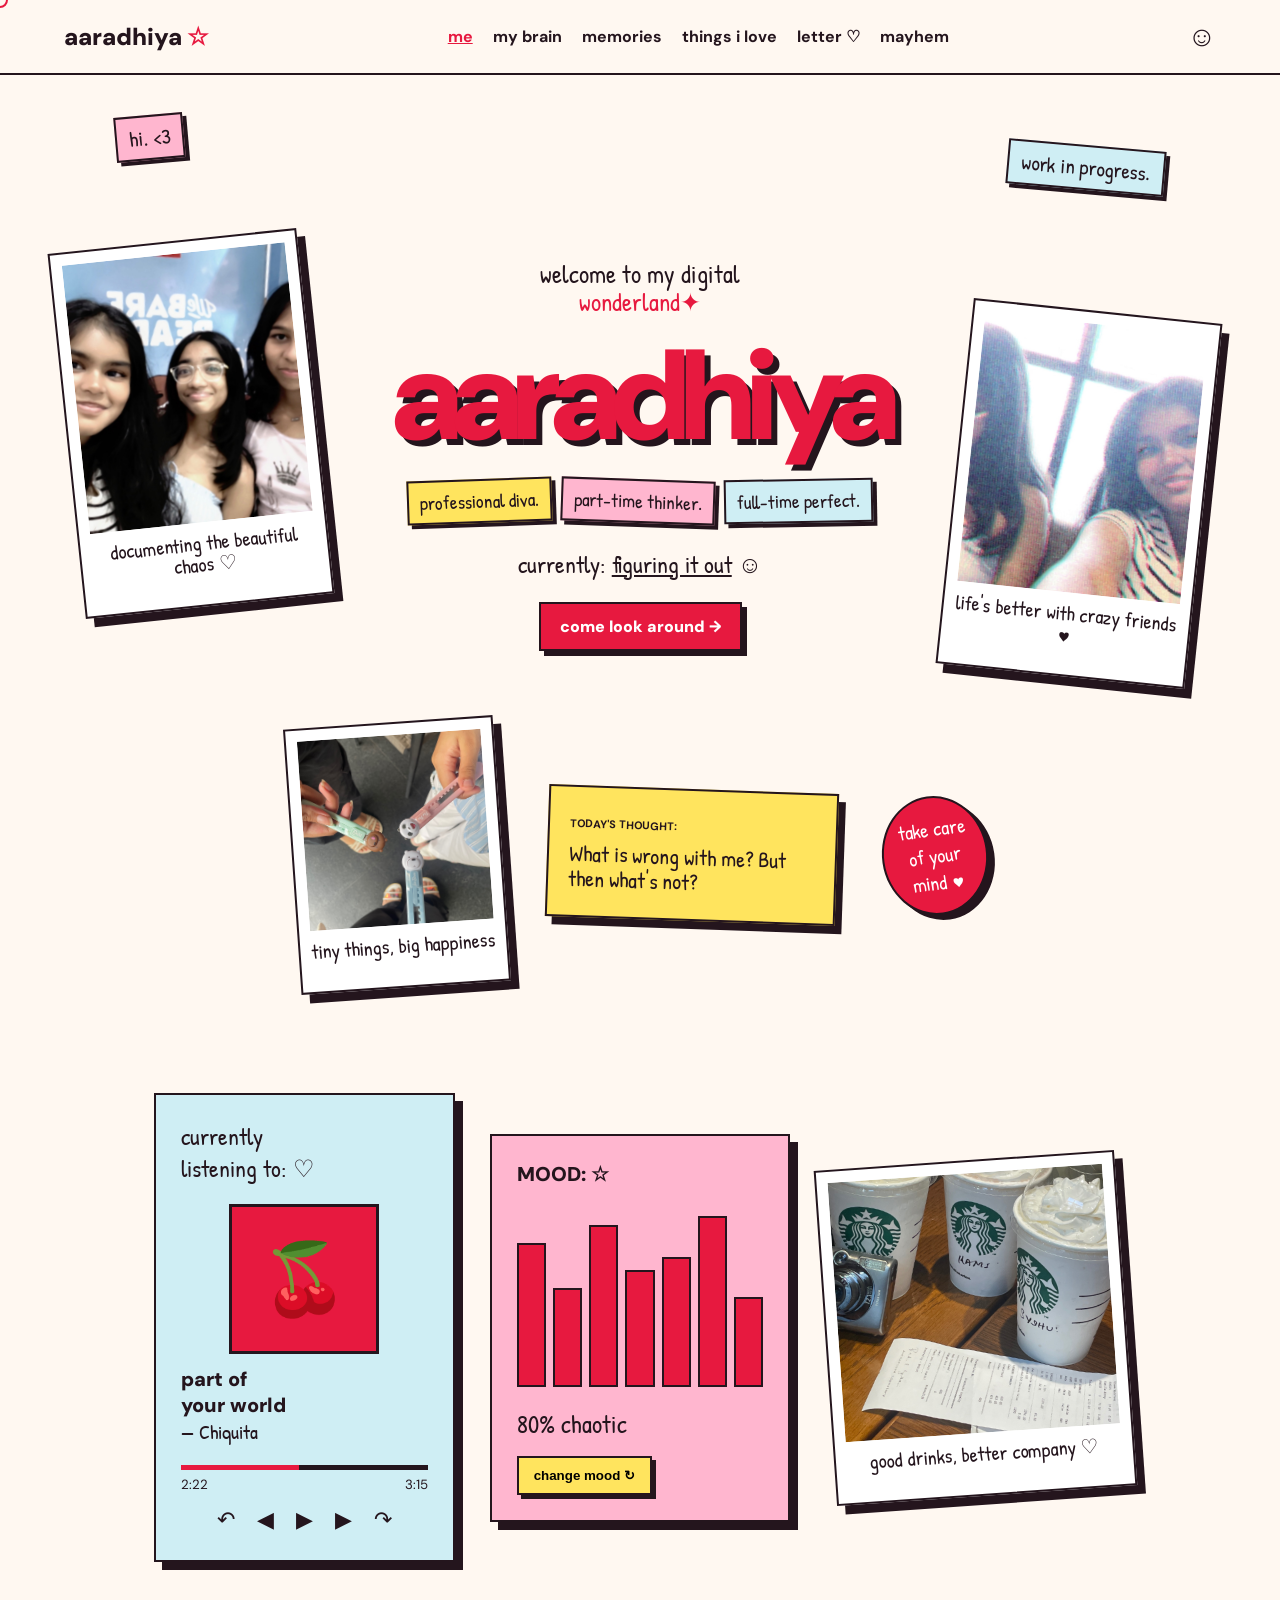
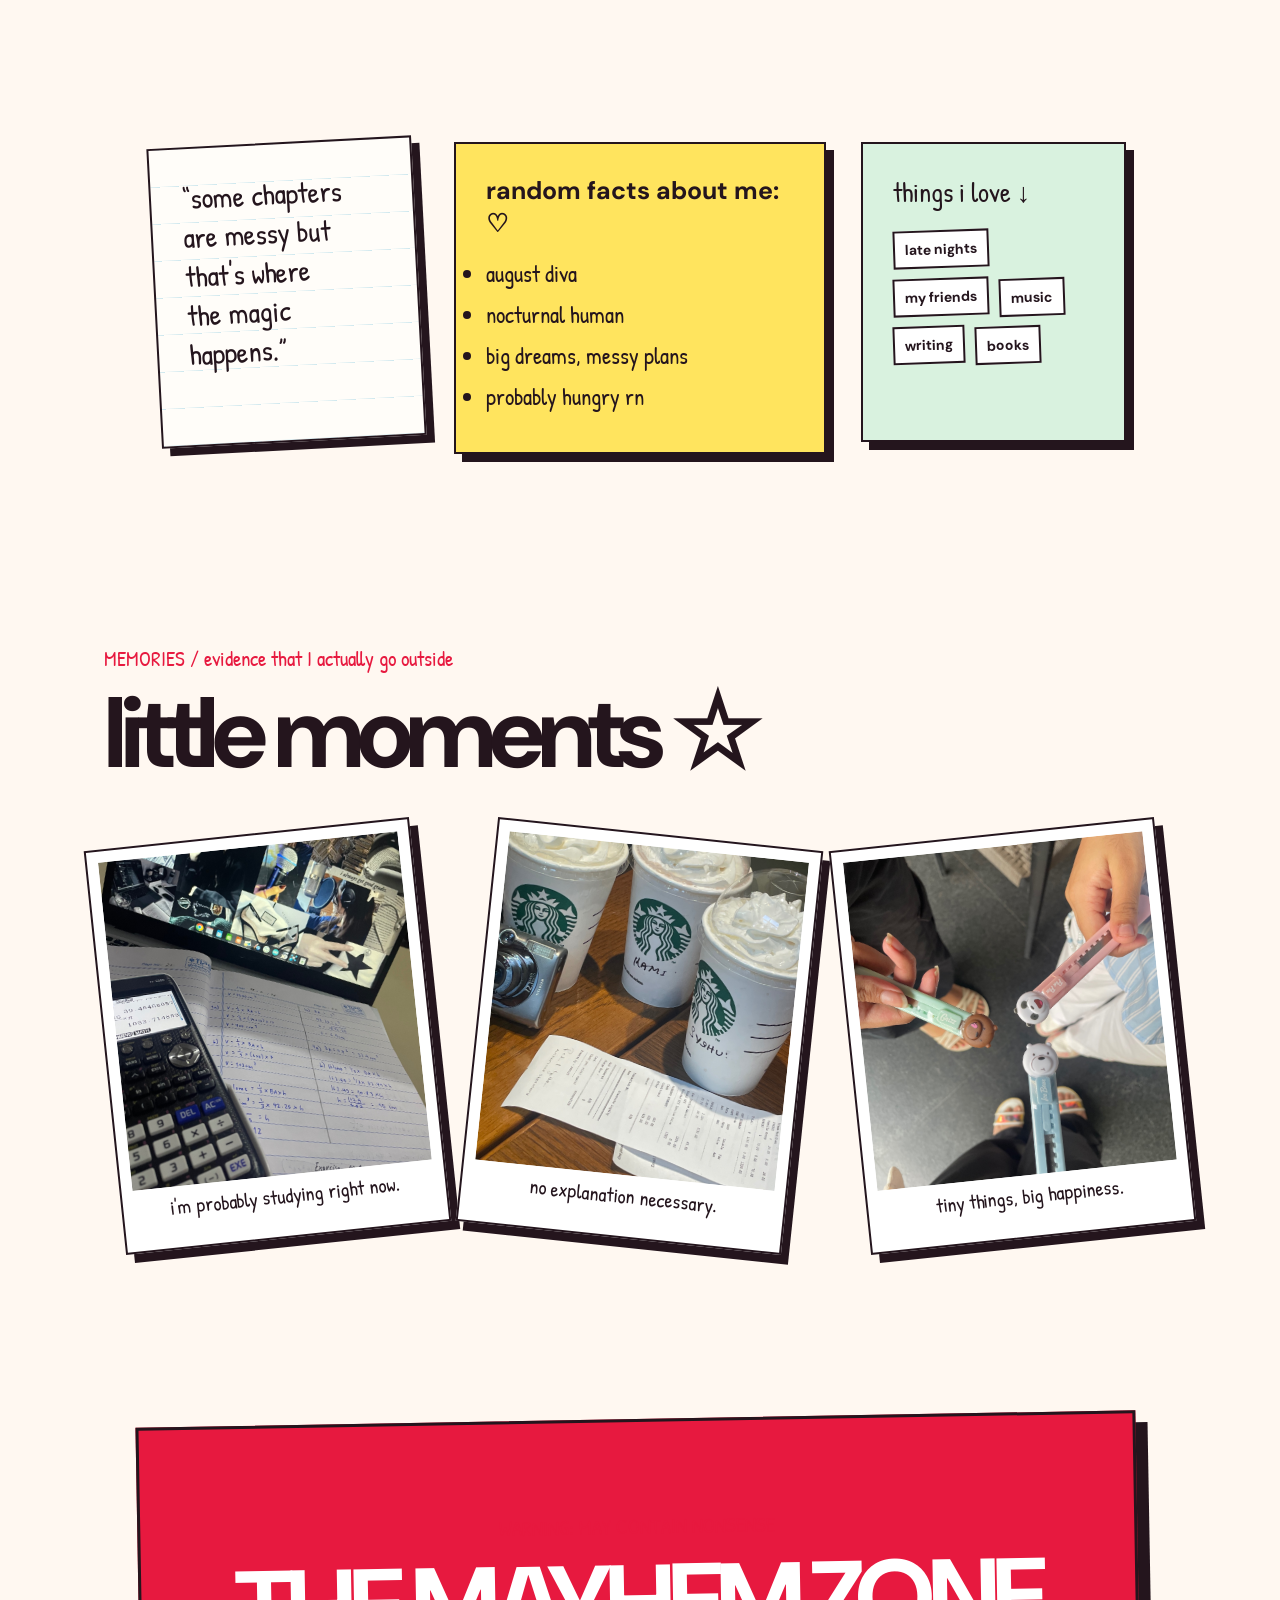
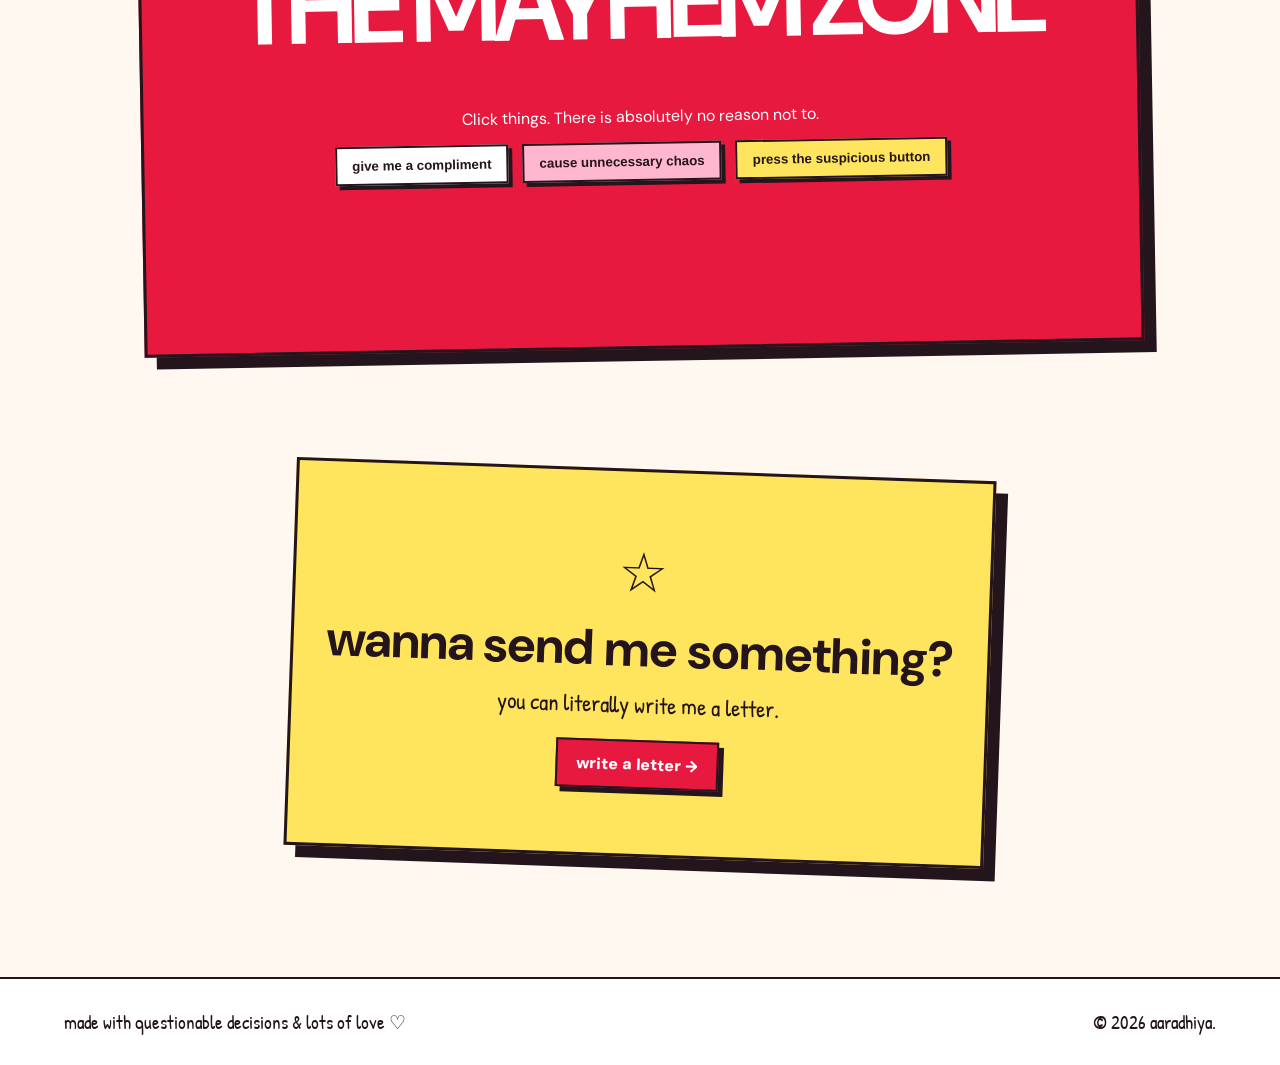
==== index.html @ 66579543 "Add files via upload" ====
<!DOCTYPE html>
<html lang="en">
<head>
  <meta charset="UTF-8" />
  <meta name="viewport" content="width=device-width, initial-scale=1.0" />
  <title>aaradhiya ☆</title>
  <meta name="description" content="my little digital universe." />
  <link rel="preconnect" href="https://fonts.googleapis.com">
  <link rel="preconnect" href="https://fonts.gstatic.com" crossorigin>
  <link href="https://fonts.googleapis.com/css2?family=DM+Sans:wght@400;500;700;900&family=Patrick+Hand&display=swap" rel="stylesheet">
  <link rel="stylesheet" href="style.css" />
  <link rel="icon" type="image/svg+xml" href="favicon.svg" />
</head>
<body>
  <div class="cursor-dot"></div>

  <header class="nav">
    <a class="logo" href="#home">aaradhiya <span>☆</span></a>
    <nav>
      <a class="active" href="#home">me</a>
      <a href="#brain">my brain</a>
      <a href="#memories">memories</a>
      <a href="#likes">things i love</a>
      <a href="letter.html">letter ♡</a>
      <a href="#mayhem">mayhem</a>
    </nav>
    <div class="smiley">☺</div>
  </header>

  <main id="home">
    <section class="hero">
      <div class="hero-sticker sticker-a">hi. <3</div>
      <div class="hero-sticker sticker-b">work in progress.</div>

      <!-- Photos deliberately live OUTSIDE the name area so the hero stays clear. -->
      <figure class="hero-photo photo-left tilt-left">
        <div class="photo"><img src="friends.jpg" alt="Aaradhiya with a friend"></div>
        <figcaption>documenting the beautiful chaos ♡</figcaption>
      </figure>

      <div class="hero-copy">
        <p class="tiny-intro">welcome to my digital<br><span>wonderland✦</span></p>
        <h1>aaradhiya</h1>
        <div class="highlight-stack">
          <span>professional diva.</span>
          <span>part-time thinker.</span>
          <span>full-time perfect.</span>
        </div>
        <p class="currently">currently: <u>figuring it out</u> ☺</p>
        <a class="hero-button" href="#memories">come look around →</a>
      </div>

      <figure class="hero-photo photo-right tilt-right">
        <div class="photo"><img src="trio.jpg" alt="Aaradhiya with friends"></div>
        <figcaption>life's better with crazy friends ♥</figcaption>
      </figure>

      <div class="hero-bottom">
        <figure class="small-polaroid tilt-left">
          <div class="photo"><img src="pens.jpg" alt="Cute stationery"></div>
          <figcaption>tiny things, big happiness</figcaption>
        </figure>
        <div class="thought sticky yellow">
          <span class="pin"></span>
          <b>TODAY'S THOUGHT:</b>
          <p>What is wrong with me? But then what's not?</p>
        </div>
        <div class="heart-sticker">take care<br>of your<br>mind ♥</div>
      </div>
    </section>

    <section class="dashboard">
      <div class="music-card">
        <div class="music-top">currently<br>listening to: ♡</div>
        <div class="album">🍒</div>
        <div class="song">part of<br>your world</div>
        <div class="artist">— Chiquita</div>
        <div class="player-line"><span></span></div>
        <div class="player-times"><small>2:22</small><small>3:15</small></div>
        <div class="controls">↶　◀　<span>▶</span>　▶　↷</div>
      </div>

      <div class="mood-card">
        <div class="mood-title">MOOD: <span>☆</span></div>
        <div class="mood-bars" id="moodBars"></div>
        <p>80% chaotic</p>
        <button id="moodButton">change mood ↻</button>
      </div>

      <div class="mini-polaroid">
        <div class="photo"><img src="coffee.jpg" alt="Coffee with friends"></div>
        <p>good drinks, better company ♡</p>
      </div>
    </section>

    <section class="notes-grid" id="brain">
      <article class="lined-note quote-note">
        <p>“some chapters<br>are messy but<br>that's where<br>the magic<br>happens.”</p>
      </article>
      <article class="facts" id="likes">
        <h2>random facts about me: ♡</h2>
        <ul>
          <li>august diva</li>
          <li>nocturnal human</li>
          <li>big dreams, messy plans</li>
          <li>probably hungry rn</li>
        </ul>
      </article>
      <article class="friend-note">
        <span>things i love ↓</span>
        <div class="love-tags">
          <b>late nights</b><b>my friends</b><b>music</b><b>writing</b><b>books</b>
        </div>
      </article>
    </section>

    <section class="memories" id="memories">
      <div class="section-heading">
        <span>MEMORIES / evidence that I actually go outside</span>
        <h2>little moments ☆</h2>
      </div>
      <div class="memory-grid">
        <figure class="polaroid tilt-left">
          <div class="photo"><img src="study.jpg" alt="Late-night study memory"></div>
          <figcaption>i'm probably studying right now.</figcaption>
        </figure>
        <figure class="polaroid tilt-right">
          <div class="photo"><img src="coffee.jpg" alt="Coffee memory"></div>
          <figcaption>no explanation necessary.</figcaption>
        </figure>
        <figure class="polaroid tilt-left">
          <div class="photo"><img src="pens.jpg" alt="Cute stationery memory"></div>
          <figcaption>tiny things, big happiness.</figcaption>
        </figure>
      </div>
    </section>

    <section class="mayhem" id="mayhem">
      <span class="mayhem-label">WARNING: MAY CONTAIN NONSENSE</span>
      <h2>THE MAYHEM ZONE</h2>
      <p>Click things. There is absolutely no reason not to.</p>
      <div class="chaos-buttons">
        <button class="chaos-btn" id="compliment">give me a compliment</button>
        <button class="chaos-btn pink" id="confetti">cause unnecessary chaos</button>
        <button class="chaos-btn yellow" id="secretButton">press the suspicious button</button>
      </div>
      <div id="chaosMessage"></div>
    </section>

    <section class="explore">
      <div class="explore-box">
        <span>☆</span>
        <h2>wanna send me something?</h2>
        <p>you can literally write me a letter.</p>
        <a href="letter.html">write a letter →</a>
      </div>
    </section>
  </main>

  <footer>
    <span>made with questionable decisions & lots of love ♡</span>
    <span>© <span id="year"></span> aaradhiya.</span>
  </footer>
  <script src="script.js"></script>
</body>
</html>
---- style.css ----
:root{--cream:#fff8f1;--paper:#fffdf9;--ink:#24151d;--cherry:#e7193f;--pink:#ffb6cf;--yellow:#ffe45e;--blue:#cfeef4;--mint:#d9f2df}*{box-sizing:border-box;margin:0;padding:0}html{scroll-behavior:smooth}body{background:var(--cream);color:var(--ink);font-family:'DM Sans',sans-serif;overflow-x:hidden;cursor:none}body:before{content:"";position:fixed;inset:0;pointer-events:none;opacity:.22;background-image:radial-gradient(#24151d .7px,transparent .7px);background-size:18px 18px;z-index:-1}.cursor-dot{position:fixed;width:16px;height:16px;border:2px solid var(--cherry);border-radius:50%;pointer-events:none;z-index:9999;transform:translate(-50%,-50%);background:#fff8f188}.nav{position:sticky;top:0;z-index:50;display:flex;align-items:center;justify-content:space-between;padding:18px 5vw;background:#fff8f1ed;border-bottom:2px solid var(--ink);backdrop-filter:blur(10px)}.logo{font-weight:900;font-size:24px;text-decoration:none;color:var(--ink)}.logo span{color:var(--cherry)}.nav nav{display:flex;gap:20px;flex-wrap:wrap;justify-content:center}.nav nav a{color:var(--ink);text-decoration:none;font-weight:700}.nav nav a:hover,.nav nav a.active{color:var(--cherry);text-decoration:underline}.smiley{font-size:28px}.hero{max-width:1250px;margin:auto;min-height:940px;padding:90px 4vw 55px;position:relative;display:grid;grid-template-columns:260px minmax(420px,1fr) 260px;grid-template-rows:auto auto;column-gap:55px;row-gap:35px;align-items:start}.hero-copy{grid-column:2;grid-row:1;align-self:center;text-align:center;padding-top:70px;z-index:3}.tiny-intro{font-family:'Patrick Hand';font-size:25px;line-height:1.1}.tiny-intro span{color:var(--cherry)}.hero h1{font-size:clamp(82px,10vw,150px);line-height:.82;letter-spacing:-.08em;font-weight:900;color:var(--cherry);text-shadow:6px 6px var(--ink);margin:28px 0 30px}.highlight-stack{display:flex;gap:9px;justify-content:center;flex-wrap:wrap}.highlight-stack span{padding:7px 11px;border:2px solid var(--ink);background:var(--yellow);box-shadow:4px 4px var(--ink);font-family:'Patrick Hand';font-size:19px;transform:rotate(-2deg)}.highlight-stack span:nth-child(2){background:var(--pink);transform:rotate(2deg)}.highlight-stack span:nth-child(3){background:var(--blue);transform:rotate(-1deg)}.currently{font-family:'Patrick Hand';font-size:24px;margin-top:25px}.hero-button,.explore-box a{display:inline-block;margin-top:22px;text-decoration:none;border:2px solid var(--ink);background:var(--cherry);color:white;padding:12px 19px;font-weight:900;box-shadow:5px 5px var(--ink)}.hero-photo,.small-polaroid,.mini-polaroid,.memory-grid .polaroid{background:#fff;padding:11px 11px 30px;border:2px solid var(--ink);box-shadow:8px 9px var(--ink)}.hero-photo{width:250px;align-self:start;z-index:2}.photo-left{grid-column:1;grid-row:1;margin-top:75px}.photo-right{grid-column:3;grid-row:1;margin-top:145px}.hero-photo .photo{height:270px}.photo{width:100%;overflow:hidden;background:var(--pink);display:flex;align-items:center;justify-content:center}.photo img{width:100%;height:100%;object-fit:cover;display:block}.hero-photo figcaption,.small-polaroid figcaption,.mini-polaroid p,.polaroid figcaption{font-family:'Patrick Hand';font-size:20px;text-align:center;margin-top:10px;line-height:1.05}.tilt-left{transform:rotate(-6deg)}.tilt-right{transform:rotate(6deg)}.hero-photo:hover,.small-polaroid:hover,.mini-polaroid:hover,.polaroid:hover{transform:rotate(0) scale(1.025);z-index:8}.hero-bottom{grid-column:1/4;grid-row:2;display:flex;align-items:center;justify-content:center;gap:45px;position:relative;padding-top:10px}.small-polaroid{width:210px;transform:rotate(-4deg)}.small-polaroid .photo{height:190px}.thought{width:290px;padding:23px 20px;background:var(--yellow);border:2px solid var(--ink);box-shadow:7px 8px var(--ink);font-family:'Patrick Hand';transform:rotate(2deg)}.thought b{font-family:'DM Sans';font-size:11px}.thought p{font-size:22px;line-height:1.15;margin-top:9px}.heart-sticker{background:var(--cherry);color:#fff;padding:17px;border:2px solid var(--ink);box-shadow:6px 6px var(--ink);border-radius:50%;font-family:'Patrick Hand';font-size:20px;text-align:center;transform:rotate(-8deg)}.hero-sticker{position:absolute;font-family:'Patrick Hand';font-size:21px;padding:6px 12px;border:2px solid var(--ink);box-shadow:4px 4px var(--ink);z-index:4}.sticker-a{top:40px;left:8%;background:var(--pink);transform:rotate(-5deg)}.sticker-b{top:70px;right:8%;background:var(--blue);transform:rotate(5deg)}.dashboard{max-width:1100px;margin:0 auto;padding:50px 5vw 100px;display:grid;grid-template-columns:repeat(3,1fr);gap:35px;align-items:center}.music-card,.mood-card{border:2px solid var(--ink);box-shadow:8px 8px var(--ink);padding:25px;background:var(--blue);min-height:350px}.music-top{font-family:'Patrick Hand';font-size:24px}.album{width:150px;height:150px;margin:20px auto 12px;background:var(--cherry);border:3px solid var(--ink);display:grid;place-items:center;font-size:70px}.song{font-weight:900;font-size:20px}.artist{font-family:'Patrick Hand';font-size:20px}.player-line{height:5px;background:var(--ink);margin:20px 0 6px}.player-line span{display:block;width:48%;height:100%;background:var(--cherry)}.player-times{display:flex;justify-content:space-between}.controls{text-align:center;font-size:22px;margin-top:12px}.mood-card{background:var(--pink)}.mood-title{font-weight:900;font-size:20px}.mood-bars{height:180px;display:flex;align-items:end;gap:7px;margin:20px 0}.mood-bars span{display:block;flex:1;background:var(--cherry);border:2px solid var(--ink);min-height:25px}.mood-card p{font-family:'Patrick Hand';font-size:25px}.mood-card button,.chaos-btn{margin-top:15px;border:2px solid var(--ink);background:var(--yellow);padding:10px 15px;font-weight:900;box-shadow:4px 4px var(--ink);cursor:pointer}.mini-polaroid{position:relative;width:auto;transform:rotate(-4deg)}.mini-polaroid .photo{height:260px}.notes-grid{max-width:1100px;margin:auto;padding:80px 5vw;display:grid;grid-template-columns:1fr 1.4fr 1fr;gap:35px;align-items:start}.lined-note,.facts,.friend-note{border:2px solid var(--ink);box-shadow:8px 8px var(--ink);padding:30px;min-height:300px}.lined-note{background:var(--paper);background-image:repeating-linear-gradient(transparent 0,transparent 36px,#cde7ee 37px);font-family:'Patrick Hand';font-size:29px;transform:rotate(-3deg)}.facts{background:var(--yellow)}.facts h2{font-size:25px;margin-bottom:18px}.facts li{font-family:'Patrick Hand';font-size:23px;margin:10px 0}.friend-note{background:var(--mint);font-family:'Patrick Hand';font-size:27px}.love-tags{display:flex;flex-wrap:wrap;gap:10px;margin-top:20px}.love-tags b{font-family:'DM Sans';font-size:14px;padding:8px 10px;border:2px solid var(--ink);background:#fff;transform:rotate(-2deg)}.memories{max-width:1200px;margin:auto;padding:110px 5vw}.section-heading span,.mayhem-label{font-family:'Patrick Hand';font-size:21px;color:var(--cherry)}.section-heading h2,.mayhem h2{font-size:clamp(55px,8vw,100px);letter-spacing:-.07em;line-height:.9;margin:15px 0 55px}.memory-grid{display:grid;grid-template-columns:repeat(3,1fr);gap:45px}.memory-grid .polaroid{position:relative;width:auto}.memory-grid .photo{height:330px}.mayhem{margin:70px auto 0;max-width:1000px;padding:90px 5vw;text-align:center;background:var(--cherry);color:white;border:3px solid var(--ink);box-shadow:12px 12px var(--ink);transform:rotate(-1deg)}.mayhem h2{font-size:clamp(55px,9vw,105px)}.chaos-buttons{display:flex;gap:14px;justify-content:center;flex-wrap:wrap}.chaos-btn{background:white;color:var(--ink)}.chaos-btn.pink{background:var(--pink)}.chaos-btn.yellow{background:var(--yellow)}#chaosMessage{font-family:'Patrick Hand';font-size:30px;min-height:50px;margin-top:25px}.explore{padding:120px 5vw}.explore-box{max-width:700px;margin:auto;text-align:center;background:var(--yellow);border:3px solid var(--ink);box-shadow:12px 12px var(--ink);padding:65px 30px;transform:rotate(2deg)}.explore-box span{font-size:55px}.explore-box h2{font-size:50px;line-height:1;margin:15px 0}.explore-box p{font-family:'Patrick Hand';font-size:23px}.explore-box a{margin-top:20px}.confetti{position:fixed;z-index:9999;pointer-events:none}.confetti-piece{position:fixed;width:10px;height:14px;border:1px solid var(--ink)}footer{border-top:2px solid var(--ink);padding:30px 5vw;display:flex;justify-content:space-between;gap:20px;font-family:'Patrick Hand';font-size:19px;background:#fff}
@media(max-width:1000px){.nav nav{gap:12px}.hero{grid-template-columns:190px minmax(320px,1fr) 190px;column-gap:25px}.hero-photo{width:190px}.hero-photo .photo{height:220px}.hero h1{font-size:clamp(72px,10vw,120px)}.hero-bottom{gap:25px}.small-polaroid{width:180px}.thought{width:250px}.dashboard,.notes-grid{grid-template-columns:1fr 1fr}.mini-polaroid{grid-column:1/3;width:260px;margin:auto}.memory-grid{grid-template-columns:1fr 1fr}}
@media(max-width:700px){body{cursor:auto}.cursor-dot{display:none}.nav{padding:14px 5vw}.nav nav{display:none}.hero{display:flex;flex-direction:column;min-height:auto;padding:70px 6vw 60px;align-items:center;gap:28px}.hero-copy{order:1;padding-top:20px;width:100%}.hero-photo{width:min(270px,82vw);margin:0!important}.photo-left{order:2}.photo-right{order:3}.hero-bottom{order:4;display:flex;flex-direction:column;gap:25px}.hero h1{font-size:82px}.hero-sticker{top:auto}.sticker-a{left:7%;top:30px}.sticker-b{right:7%;top:60px}.dashboard,.notes-grid{grid-template-columns:1fr;padding-left:7vw;padding-right:7vw}.mini-polaroid{grid-column:auto;width:100%;max-width:270px}.memory-grid{grid-template-columns:1fr}.memory-grid .polaroid{width:100%}.mayhem{margin-left:12px;margin-right:12px}.explore-box h2{font-size:38px}footer{flex-direction:column;text-align:center}}
@media(max-width:420px){.hero h1{font-size:68px}.highlight-stack span{font-size:17px}.hero-photo .photo{height:250px}.thought{width:90%}.hero-button{width:100%}}
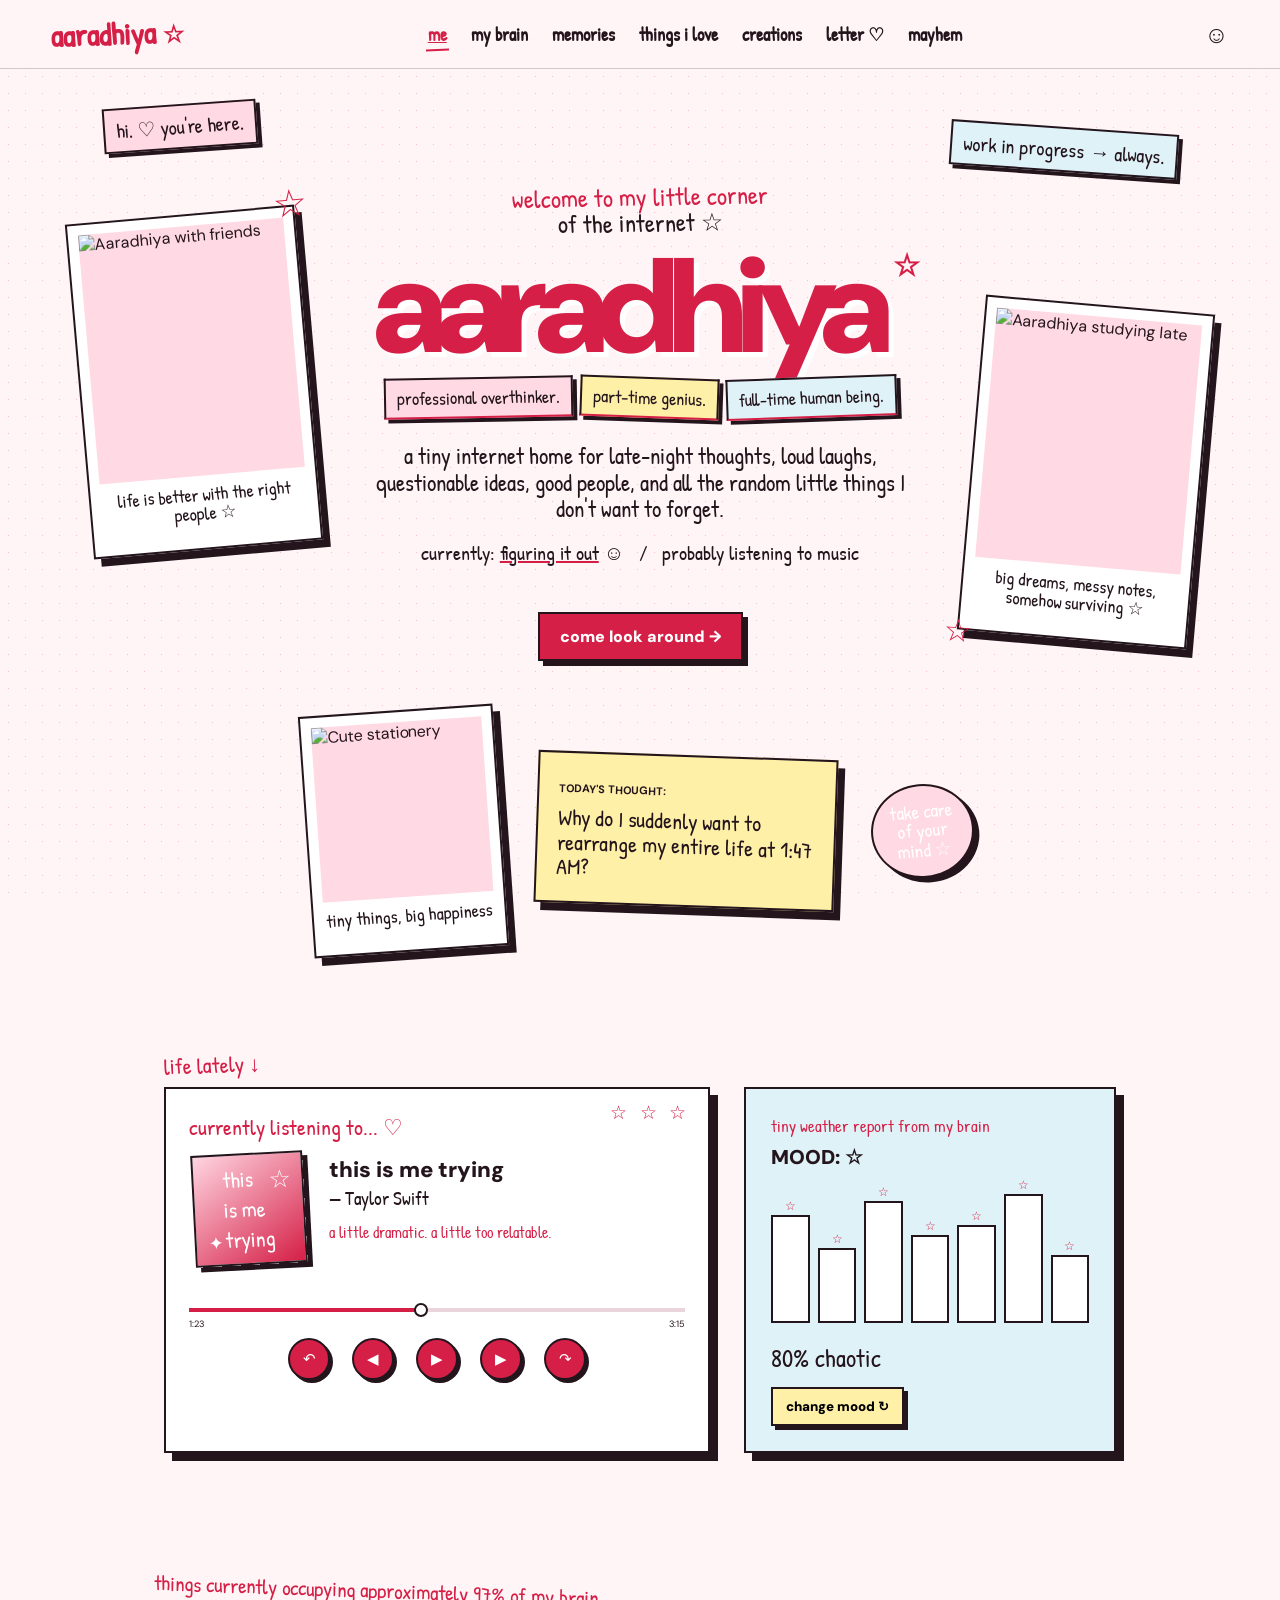
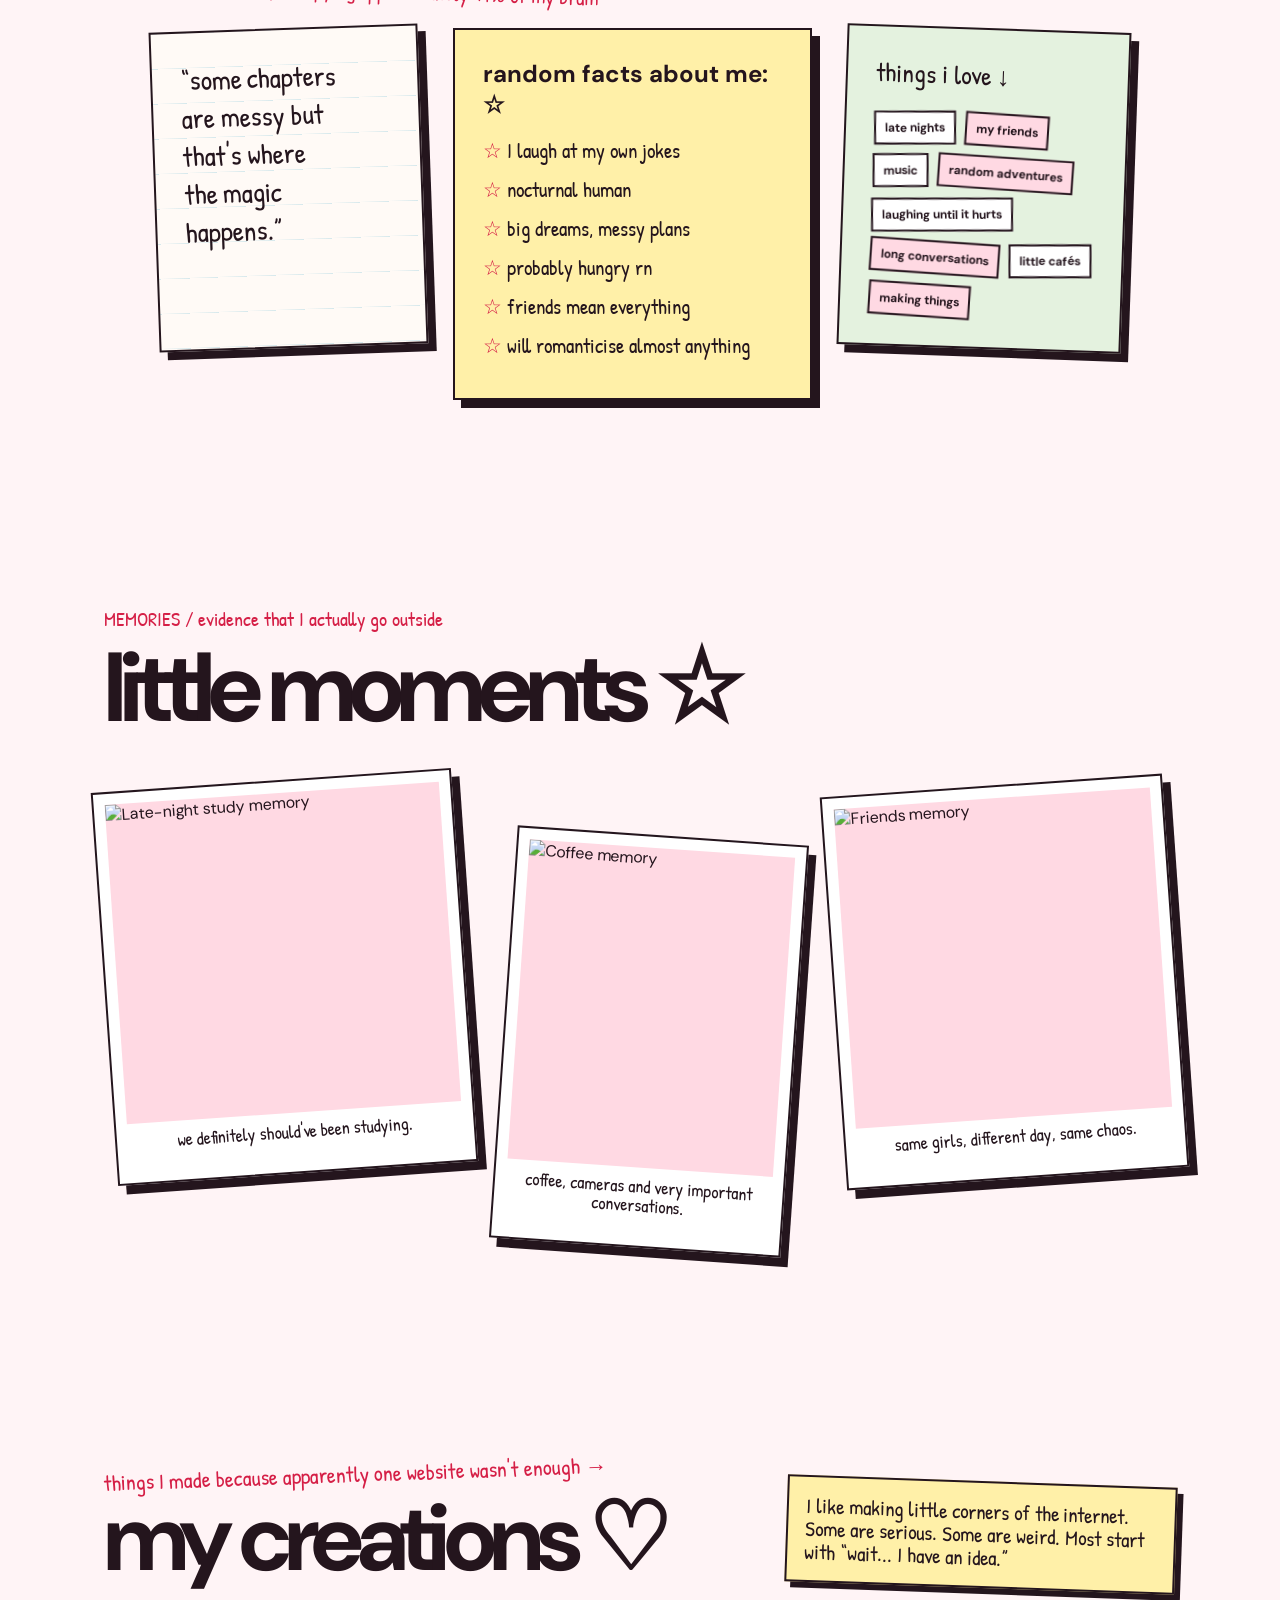
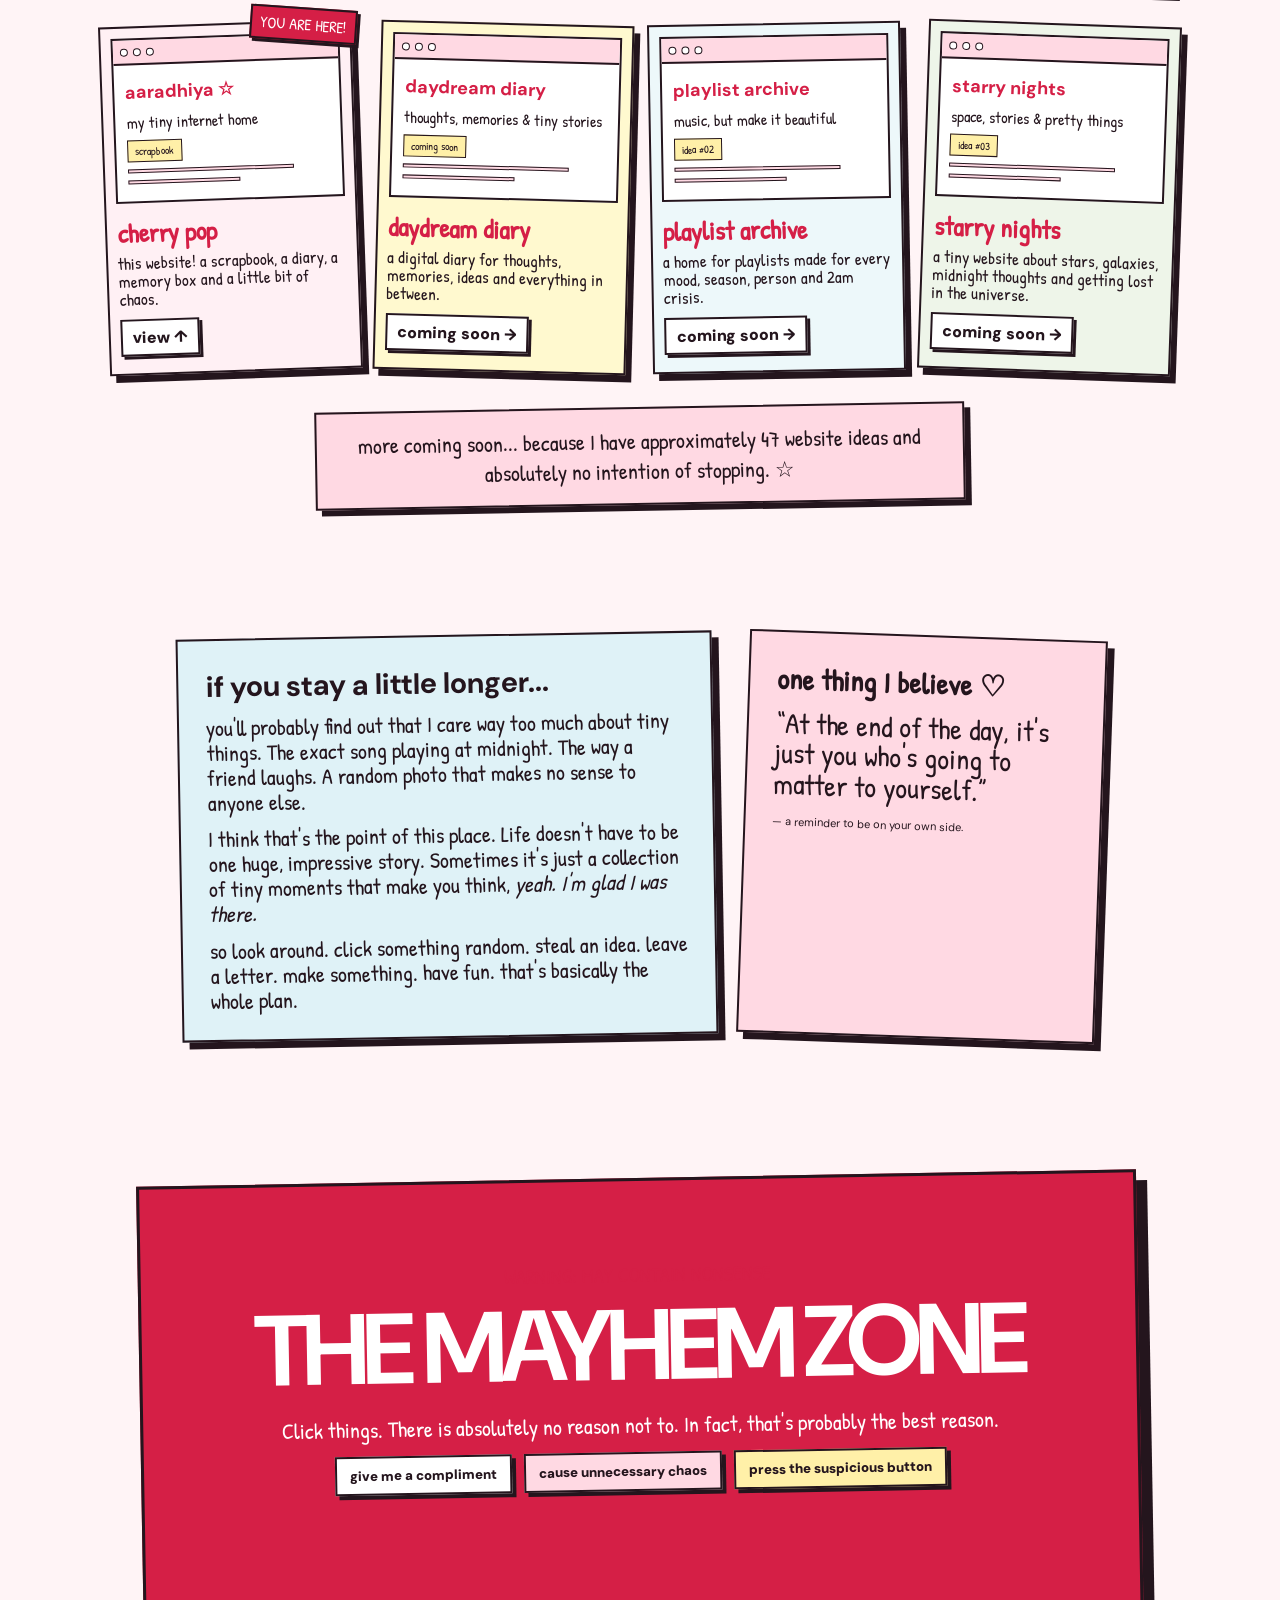
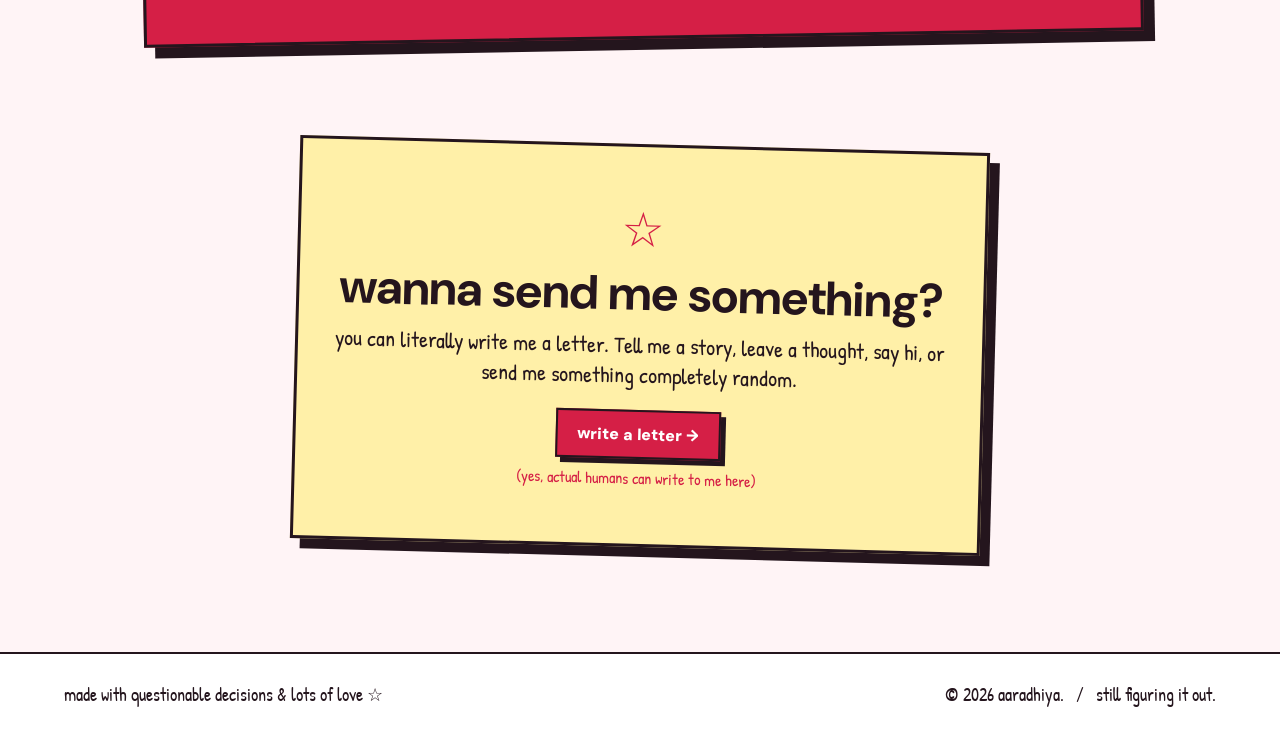
==== commit 65c98c24: "Add files via upload" ====
--- a/index.html
+++ b/index.html
@@ -4,163 +4,180 @@
   <meta charset="UTF-8" />
   <meta name="viewport" content="width=device-width, initial-scale=1.0" />
   <title>aaradhiya ☆</title>
-  <meta name="description" content="my little digital universe." />
+  <meta name="description" content="Aaradhiya's messy little corner of the internet — memories, thoughts, creations and questionable decisions." />
   <link rel="preconnect" href="https://fonts.googleapis.com">
   <link rel="preconnect" href="https://fonts.gstatic.com" crossorigin>
   <link href="https://fonts.googleapis.com/css2?family=DM+Sans:wght@400;500;700;900&family=Patrick+Hand&display=swap" rel="stylesheet">
   <link rel="stylesheet" href="style.css" />
-  <link rel="icon" type="image/svg+xml" href="favicon.svg" />
+  <link rel="icon" type="image/svg+xml" href="/favicon.svg" />
+  <link rel="alternate icon" href="/favicon.ico" />
+  <style>
+    :root{--red:#d51f46;--pink:#ffd9e3;--blush:#fff4f6;--yellow:#fff0a8;--blue:#dff2f7;--mint:#e4f2df;--ink:#24151d;--paper:#fffaf6}
+    *{box-sizing:border-box}
+    html{scroll-behavior:smooth}
+    body{margin:0;background:var(--blush);color:var(--ink);font-family:'DM Sans',sans-serif;overflow-x:hidden}
+    body:before{content:"";position:fixed;inset:0;pointer-events:none;z-index:-1;opacity:.25;background-image:radial-gradient(#d51f46 0.7px,transparent .7px);background-size:17px 17px}
+    a,button{cursor:pointer}
+    .nav{position:sticky;top:0;z-index:100;padding:13px 4vw;background:rgba(255,244,246,.92);backdrop-filter:blur(12px);border-bottom:1.5px solid rgba(36,21,29,.2);display:flex;align-items:center;gap:28px}
+    .logo{font-family:'Patrick Hand';font-size:31px;font-weight:700;color:var(--red);text-decoration:none;white-space:nowrap;transform:rotate(-2deg)}
+    .logo span{font-family:serif;font-size:24px;color:var(--red)}
+    .nav nav{display:flex;gap:20px;align-items:center;justify-content:center;flex:1}
+    .nav nav a{font-family:'Patrick Hand';font-size:18px;color:var(--ink);text-decoration:none;padding:4px 2px;position:relative}
+    .nav nav a:hover,.nav nav a.active{color:var(--red)}
+    .nav nav a.active:after{content:"";position:absolute;left:0;right:0;bottom:0;height:2px;background:var(--red);transform:rotate(-2deg)}
+    .smiley{font-family:'Patrick Hand';font-size:24px}
+
+    main{max-width:1450px;margin:auto}
+    .hero{position:relative;min-height:790px;padding:70px 5vw 80px;display:grid;grid-template-columns:230px minmax(420px,1fr) 230px;grid-template-rows:auto auto;gap:25px 42px;align-items:start}
+    .hero-copy{text-align:center;align-self:center;position:relative;z-index:5;padding:45px 10px 20px}
+    .tiny-intro{font-family:'Patrick Hand';font-size:25px;line-height:1.05;margin:0 0 18px;color:var(--red);transform:rotate(-1deg)}
+    .tiny-intro span{color:var(--ink)}
+    .hero h1{font-size:clamp(86px,10.5vw,154px);line-height:.78;letter-spacing:-.09em;margin:0;color:var(--red);text-shadow:5px 5px #fff;position:relative}
+    .hero h1:after{content:'☆';font-family:serif;font-size:.22em;vertical-align:top;margin-left:12px;color:var(--red);text-shadow:none}
+    .hero-subtext{font-family:'Patrick Hand';font-size:23px;line-height:1.15;max-width:660px;margin:25px auto 14px}
+    .highlight-stack{display:flex;justify-content:center;flex-wrap:wrap;gap:7px;margin:18px 0}
+    .highlight-stack span{font-family:'Patrick Hand';font-size:18px;padding:6px 11px;background:var(--pink);border-bottom:2px solid var(--red);transform:rotate(-1deg)}
+    .highlight-stack span:nth-child(2){transform:rotate(2deg);background:var(--yellow)}
+    .highlight-stack span:nth-child(3){transform:rotate(-2deg);background:var(--blue)}
+    .currently{font-family:'Patrick Hand';font-size:20px;margin:16px 0 24px}.currently u{text-decoration-color:var(--red);text-decoration-thickness:2px}
+    .hero-button,.explore-box a{display:inline-block;text-decoration:none;color:#fff;background:var(--red);border:2px solid var(--ink);box-shadow:5px 5px var(--ink);padding:12px 20px;font-weight:900;transition:.2s transform}
+    .hero-button:hover,.explore-box a:hover{transform:translate(-3px,-3px)}
+    .hero-photo,.small-polaroid,.mini-polaroid,.polaroid{background:#fff;padding:10px 10px 24px;border:2px solid var(--ink);box-shadow:7px 8px var(--ink);position:relative}
+    .hero-photo{width:230px;margin:0}.hero-photo .photo{height:250px}.photo{width:100%;overflow:hidden;background:var(--pink)}.photo img{display:block;width:100%;height:100%;object-fit:cover}
+    .hero-photo figcaption,.small-polaroid figcaption,.mini-polaroid p,.polaroid figcaption{font-family:'Patrick Hand';font-size:18px;line-height:1.05;text-align:center;margin:10px 0 0}
+    .photo-left{grid-column:1;grid-row:1;margin-top:75px;transform:rotate(-5deg)}
+    .photo-right{grid-column:3;grid-row:1;margin-top:165px;transform:rotate(5deg)}
+    .photo-left:before{content:'☆';position:absolute;right:-15px;top:-25px;color:var(--red);font-size:38px;font-family:serif}.photo-right:before{content:'☆';position:absolute;left:-15px;bottom:-22px;color:var(--red);font-size:31px;font-family:serif}
+    .hero-bottom{grid-column:1/4;display:flex;align-items:center;justify-content:center;gap:35px;padding-top:4px;position:relative}
+    .small-polaroid{width:195px;transform:rotate(-4deg)}.small-polaroid .photo{height:175px}
+    .thought{width:300px;padding:22px 20px;background:var(--yellow);border:2px solid var(--ink);box-shadow:7px 8px var(--ink);font-family:'Patrick Hand';transform:rotate(2deg);position:relative}.thought b{font-family:'DM Sans';font-size:11px}.thought p{font-size:22px;line-height:1.12;margin:8px 0 0}.heart-sticker{background:var(--pink);border:2px solid var(--ink);box-shadow:5px 5px var(--ink);padding:16px 18px;font-family:'Patrick Hand';font-size:19px;line-height:1.02;transform:rotate(-5deg);text-align:center}.hero-sticker{position:absolute;font-family:'Patrick Hand';font-size:20px;padding:7px 11px;border:2px solid var(--ink);box-shadow:4px 4px var(--ink);z-index:6}.sticker-a{left:7%;top:35px;background:var(--pink);transform:rotate(-4deg)}.sticker-b{right:7%;top:58px;background:var(--blue);transform:rotate(4deg)}
+
+    .dashboard{max-width:1080px;margin:0 auto;padding:55px 5vw 105px;display:grid;grid-template-columns:1.25fr .85fr;gap:34px;align-items:stretch;position:relative}.dashboard:before{content:'life lately ↓';position:absolute;top:18px;left:5vw;font-family:'Patrick Hand';font-size:22px;color:var(--red);transform:rotate(-2deg)}
+    .music-card{min-height:335px;background:#fff;border:2px solid var(--ink);box-shadow:8px 8px var(--ink);padding:23px;display:grid;grid-template-columns:120px 1fr;grid-template-rows:auto auto 1fr auto;gap:6px 20px;position:relative;overflow:hidden}.music-card:after{content:'☆  ☆  ☆';position:absolute;right:18px;top:12px;font-family:serif;color:var(--red);font-size:19px;letter-spacing:4px}.music-top{font-family:'Patrick Hand';font-size:22px;color:var(--red);grid-column:1/-1}.album{width:112px;height:112px;margin-top:5px;background:linear-gradient(145deg,#ffd5e1,#d51f46);border:2px solid var(--ink);display:grid;place-items:center;font-family:'Patrick Hand';font-size:22px;color:#fff;box-shadow:5px 5px var(--ink);transform:rotate(-3deg);position:relative}.album:before{content:'☆';position:absolute;top:11px;right:11px;font-family:serif;font-size:25px}.album:after{content:'✦';position:absolute;bottom:9px;left:12px;font-size:18px}.track-info{padding-top:10px}.song{font-size:22px;font-weight:900;line-height:1.05}.artist{font-family:'Patrick Hand';font-size:19px;margin-top:4px}.song-note{font-family:'Patrick Hand';font-size:16px;margin-top:10px;color:var(--red)}.player{grid-column:1/-1;margin-top:5px}.player-line{height:4px;background:#ead5dc;position:relative}.player-line span{display:block;width:47%;height:100%;background:var(--red);position:relative}.player-line span:after{content:'';position:absolute;width:10px;height:10px;border:2px solid var(--ink);border-radius:50%;background:#fff;right:-6px;top:-5px}.player-times{display:flex;justify-content:space-between;font-size:11px;margin-top:5px}.controls{display:flex;justify-content:center;gap:22px;align-items:center;font-size:19px;margin-top:8px}.controls span{width:42px;height:42px;border-radius:50%;display:grid;place-items:center;background:var(--red);color:#fff;border:2px solid var(--ink);box-shadow:3px 3px var(--ink);font-size:15px}
+    .mood-card{background:var(--blue);border:2px solid var(--ink);box-shadow:8px 8px var(--ink);padding:25px;min-height:335px;position:relative}.mood-card:before{content:'tiny weather report from my brain';font-family:'Patrick Hand';font-size:17px;color:var(--red)}.mood-title{font-size:20px;font-weight:900;margin-top:7px}.mood-bars{height:135px;display:flex;align-items:end;gap:8px;margin:18px 0}.mood-bars span{display:block;flex:1;min-height:18px;background:#fff;border:2px solid var(--ink);position:relative}.mood-bars span:after{content:'☆';position:absolute;left:50%;top:-18px;transform:translateX(-50%);font-family:serif;font-size:12px;color:var(--red)}.mood-card p{font-family:'Patrick Hand';font-size:25px;margin:0}.mood-card button,.chaos-btn{margin-top:12px;border:2px solid var(--ink);background:var(--yellow);padding:9px 13px;font-weight:900;box-shadow:4px 4px var(--ink);font-family:'DM Sans'}
+
+    .notes-grid{max-width:1100px;margin:auto;padding:70px 5vw 105px;display:grid;grid-template-columns:.9fr 1.2fr .95fr;gap:30px;align-items:start;position:relative}.notes-grid:before{content:'things currently occupying approximately 97% of my brain';position:absolute;top:18px;left:5vw;font-family:'Patrick Hand';font-size:21px;color:var(--red);transform:rotate(2deg)}.lined-note,.facts,.friend-note{border:2px solid var(--ink);box-shadow:8px 8px var(--ink);padding:28px;min-height:320px}.lined-note{background:var(--paper);background-image:repeating-linear-gradient(transparent 0,transparent 34px,#d5e8ec 35px);font-family:'Patrick Hand';font-size:28px;transform:rotate(-2deg)}.facts{background:var(--yellow)}.facts h2{font-size:24px;margin:0 0 16px}.facts ul{padding:0;margin:0;list-style:none}.facts li{font-family:'Patrick Hand';font-size:21px;margin:10px 0}.facts li:before{content:'☆ ';color:var(--red);font-family:serif}.friend-note{background:var(--mint);font-family:'Patrick Hand';font-size:26px;transform:rotate(2deg)}.love-tags{display:flex;flex-wrap:wrap;gap:9px;margin-top:20px}.love-tags b{font-family:'DM Sans';font-size:12px;padding:7px 9px;border:2px solid var(--ink);background:#fff;transform:rotate(-2deg)}.love-tags b:nth-child(2n){transform:rotate(2deg);background:var(--pink)}
+
+    .memories{max-width:1200px;margin:auto;padding:100px 5vw 110px}.section-heading span,.mayhem-label{font-family:'Patrick Hand';font-size:20px;color:var(--red)}.section-heading h2,.mayhem h2{font-size:clamp(56px,8vw,98px);letter-spacing:-.07em;line-height:.9;margin:12px 0 48px}.memory-grid{display:grid;grid-template-columns:1.05fr .85fr 1fr;gap:38px;align-items:start}.memory-grid .photo{height:320px}.polaroid:nth-child(2){margin-top:55px}.polaroid:nth-child(3){margin-top:5px}.tilt-left{transform:rotate(-4deg)}.tilt-right{transform:rotate(4deg)}.polaroid:hover,.hero-photo:hover,.small-polaroid:hover,.mini-polaroid:hover{transform:rotate(0) translateY(-5px);z-index:10}
+
+    .creations{max-width:1200px;margin:auto;padding:100px 5vw 110px;position:relative}.creations-head{display:flex;justify-content:space-between;align-items:end;gap:30px;margin-bottom:35px}.creations-kicker{font-family:'Patrick Hand';font-size:22px;color:var(--red);transform:rotate(-2deg)}.creations h2{font-size:clamp(58px,8vw,94px);letter-spacing:-.07em;line-height:.9;margin:8px 0}.creations-intro{max-width:390px;font-family:'Patrick Hand';font-size:21px;line-height:1.1;padding:17px;background:var(--yellow);border:2px solid var(--ink);box-shadow:6px 6px var(--ink);transform:rotate(2deg)}.creation-grid{display:grid;grid-template-columns:repeat(4,1fr);gap:20px}.creation-card{position:relative;background:#fff;border:2px solid var(--ink);box-shadow:6px 7px var(--ink);padding:10px 10px 17px;transition:.2s transform}.creation-card:nth-child(1){transform:rotate(-2deg);background:#fff0f4}.creation-card:nth-child(2){transform:rotate(1.5deg);background:#fff9cf}.creation-card:nth-child(3){transform:rotate(-1deg);background:#edf8fa}.creation-card:nth-child(4){transform:rotate(2deg);background:#eef5e9}.creation-card:hover{transform:translateY(-7px) rotate(0);z-index:5}.creation-window{height:165px;border:2px solid var(--ink);background:#fff;overflow:hidden;margin-bottom:12px}.browser-bar{height:25px;background:var(--pink);border-bottom:2px solid var(--ink);display:flex;align-items:center;gap:5px;padding:0 7px}.browser-bar i{width:8px;height:8px;border:1px solid var(--ink);border-radius:50%;background:#fff}.fake-site{height:calc(100% - 27px);padding:15px 11px;font-family:'Patrick Hand';display:flex;flex-direction:column;gap:7px}.fake-site strong{font-family:'DM Sans';font-size:18px;color:var(--red)}.fake-line{height:7px;width:82%;background:var(--pink);border:1px solid var(--ink)}.fake-line.short{width:55%}.fake-chip{display:inline-block;width:max-content;padding:3px 7px;border:1px solid var(--ink);background:var(--yellow);font-size:11px}.creation-card h3{font-family:'Patrick Hand';font-size:26px;color:var(--red);margin:0}.creation-card p{font-family:'Patrick Hand';font-size:17px;line-height:1.05;margin:4px 0 11px;min-height:40px}.creation-card a{display:inline-block;text-decoration:none;color:var(--ink);font-weight:900;border:2px solid var(--ink);padding:6px 10px;background:#fff;box-shadow:3px 3px var(--ink)}.creation-card .tag{position:absolute;right:-8px;top:-15px;background:var(--red);color:#fff;border:2px solid var(--ink);padding:4px 8px;font-family:'Patrick Hand';transform:rotate(6deg);box-shadow:3px 3px var(--ink)}.creation-note{margin:35px auto 0;max-width:650px;padding:17px 22px;background:var(--pink);border:2px solid var(--ink);box-shadow:6px 6px var(--ink);font-family:'Patrick Hand';font-size:22px;text-align:center;transform:rotate(-1deg)}
+
+    .more-life{max-width:1050px;margin:auto;padding:20px 5vw 95px;display:grid;grid-template-columns:1.2fr .8fr;gap:28px}.life-note,.quote-card{border:2px solid var(--ink);box-shadow:7px 7px var(--ink);padding:27px;position:relative}.life-note{background:var(--blue);transform:rotate(-1deg)}.quote-card{background:var(--pink);transform:rotate(2deg);font-family:'Patrick Hand'}.life-note h3,.quote-card h3{font-size:29px;margin:0 0 10px}.life-note p{font-family:'Patrick Hand';font-size:22px;line-height:1.13;margin:0 0 12px}.life-note p:last-child{margin:0}.quote-card p{font-size:29px;line-height:1.05;margin:0}.quote-card small{display:block;margin-top:15px;font-family:'DM Sans';font-size:11px}.letter-tease:after{content:'(yes, actual humans can write to me here)';display:block;font-family:'Patrick Hand';font-size:16px;color:var(--red);margin-top:8px}
+
+    .mayhem{max-width:1000px;margin:45px auto 0;padding:80px 5vw;text-align:center;background:var(--red);color:#fff;border:3px solid var(--ink);box-shadow:11px 11px var(--ink);transform:rotate(-1deg)}.mayhem h2{font-size:clamp(55px,8vw,100px);margin-bottom:20px}.mayhem p{font-family:'Patrick Hand';font-size:22px}.chaos-buttons{display:flex;gap:12px;justify-content:center;flex-wrap:wrap}.chaos-btn{background:#fff;color:var(--ink)}.chaos-btn.pink{background:var(--pink)}.chaos-btn.yellow{background:var(--yellow)}#chaosMessage{font-family:'Patrick Hand';font-size:28px;min-height:45px;margin-top:20px}.explore{padding:105px 5vw}.explore-box{max-width:690px;margin:auto;text-align:center;background:var(--yellow);border:3px solid var(--ink);box-shadow:10px 10px var(--ink);padding:55px 30px;transform:rotate(1.5deg)}.explore-box span{font-family:serif;font-size:48px;color:var(--red)}.explore-box h2{font-size:48px;line-height:1;margin:12px 0}.explore-box p{font-family:'Patrick Hand';font-size:22px}.footer{border-top:2px solid var(--ink);padding:28px 5vw;display:flex;justify-content:space-between;gap:20px;font-family:'Patrick Hand';font-size:18px;background:#fff}
+
+    .star-trail{position:fixed;left:0;top:0;z-index:10000;pointer-events:none;width:18px;height:18px;transform:translate(-50%,-50%) rotate(var(--rotation));opacity:0;animation:starPop .78s ease-out forwards}.star-trail:before{content:'☆';font-family:serif;font-size:20px;line-height:18px;color:var(--red);-webkit-text-stroke:.25px var(--red)}@keyframes starPop{0%{opacity:0;transform:translate(-50%,-50%) scale(.3) rotate(-15deg)}18%{opacity:1;transform:translate(-50%,-50%) scale(1.05) rotate(5deg)}100%{opacity:0;transform:translate(calc(-50% + var(--drift-x)),calc(-50% + var(--drift-y))) scale(.65) rotate(var(--rotation))}}
+
+    @media(max-width:1050px){.nav nav{gap:12px}.hero{grid-template-columns:185px minmax(320px,1fr) 185px;gap:20px}.hero-photo{width:185px}.hero-photo .photo{height:215px}.creation-grid{grid-template-columns:1fr 1fr}.creations-head{align-items:start;flex-direction:column}.creations-intro{max-width:650px}.notes-grid{grid-template-columns:1fr 1fr}.friend-note{grid-column:1/-1}.memory-grid{grid-template-columns:1fr 1fr}.memory-grid .polaroid:nth-child(3){margin-top:0}}
+    @media(max-width:720px){.nav{padding:12px 5vw}.nav nav{display:none}.hero{display:flex;flex-direction:column;min-height:auto;padding:55px 6vw 65px;align-items:center;gap:28px}.hero-copy{order:1;padding-top:30px;width:100%}.hero-photo{width:min(280px,86vw);margin:0!important}.photo-left{order:2}.photo-right{order:3}.hero-bottom{order:4;display:flex;flex-direction:column;gap:25px;width:100%}.hero h1{font-size:76px}.hero-sticker{font-size:17px}.sticker-a{left:5%;top:18px}.sticker-b{right:5%;top:52px}.dashboard{grid-template-columns:1fr;padding-left:7vw;padding-right:7vw}.notes-grid{grid-template-columns:1fr;padding-left:7vw;padding-right:7vw}.friend-note{grid-column:auto}.memory-grid{grid-template-columns:1fr;gap:35px}.memory-grid .polaroid:nth-child(2){margin-top:0}.creation-grid{grid-template-columns:1fr}.creations{padding-left:7vw;padding-right:7vw}.more-life{grid-template-columns:1fr;padding-left:7vw;padding-right:7vw}.mayhem{margin-left:12px;margin-right:12px}.explore{padding-left:7vw;padding-right:7vw}.explore-box h2{font-size:38px}.footer{flex-direction:column;text-align:center}}
+    @media(prefers-reduced-motion:reduce){html{scroll-behavior:auto}.star-trail{display:none}.creation-card,.hero-button,.explore-box a{transition:none}}
+  </style>
 </head>
 <body>
-  <div class="cursor-dot"></div>
-
   <header class="nav">
     <a class="logo" href="#home">aaradhiya <span>☆</span></a>
     <nav>
-      <a class="active" href="#home">me</a>
-      <a href="#brain">my brain</a>
-      <a href="#memories">memories</a>
-      <a href="#likes">things i love</a>
-      <a href="letter.html">letter ♡</a>
-      <a href="#mayhem">mayhem</a>
+      <a class="active" href="#home">me</a><a href="#brain">my brain</a><a href="#memories">memories</a><a href="#likes">things i love</a><a href="#creations">creations</a><a href="letter.html">letter ♡</a><a href="#mayhem">mayhem</a>
     </nav>
     <div class="smiley">☺</div>
   </header>
 
   <main id="home">
     <section class="hero">
-      <div class="hero-sticker sticker-a">hi. <3</div>
-      <div class="hero-sticker sticker-b">work in progress.</div>
+      <div class="hero-sticker sticker-a">hi. ♡ you're here.</div>
+      <div class="hero-sticker sticker-b">work in progress → always.</div>
 
-      <!-- Photos deliberately live OUTSIDE the name area so the hero stays clear. -->
-      <figure class="hero-photo photo-left tilt-left">
-        <div class="photo"><img src="friends.jpg" alt="Aaradhiya with a friend"></div>
-        <figcaption>documenting the beautiful chaos ♡</figcaption>
+      <figure class="hero-photo photo-left">
+        <div class="photo"><img src="images/friends.jpg" alt="Aaradhiya with friends"></div>
+        <figcaption>life is better with the right people ☆</figcaption>
       </figure>
 
       <div class="hero-copy">
-        <p class="tiny-intro">welcome to my digital<br><span>wonderland✦</span></p>
+        <p class="tiny-intro">welcome to my little corner<br><span>of the internet ☆</span></p>
         <h1>aaradhiya</h1>
-        <div class="highlight-stack">
-          <span>professional diva.</span>
-          <span>part-time thinker.</span>
-          <span>full-time perfect.</span>
-        </div>
-        <p class="currently">currently: <u>figuring it out</u> ☺</p>
+        <div class="highlight-stack"><span>professional overthinker.</span><span>part-time genius.</span><span>full-time human being.</span></div>
+        <p class="hero-subtext">a tiny internet home for late-night thoughts, loud laughs, questionable ideas, good people, and all the random little things I don't want to forget.</p>
+        <p class="currently">currently: <u>figuring it out</u> ☺ &nbsp; / &nbsp; probably listening to music</p>
         <a class="hero-button" href="#memories">come look around →</a>
       </div>
 
-      <figure class="hero-photo photo-right tilt-right">
-        <div class="photo"><img src="trio.jpg" alt="Aaradhiya with friends"></div>
-        <figcaption>life's better with crazy friends ♥</figcaption>
+      <figure class="hero-photo photo-right">
+        <div class="photo"><img src="images/study.jpg" alt="Aaradhiya studying late"></div>
+        <figcaption>big dreams, messy notes, somehow surviving ☆</figcaption>
       </figure>
 
       <div class="hero-bottom">
-        <figure class="small-polaroid tilt-left">
-          <div class="photo"><img src="pens.jpg" alt="Cute stationery"></div>
-          <figcaption>tiny things, big happiness</figcaption>
-        </figure>
-        <div class="thought sticky yellow">
-          <span class="pin"></span>
-          <b>TODAY'S THOUGHT:</b>
-          <p>What is wrong with me? But then what's not?</p>
-        </div>
-        <div class="heart-sticker">take care<br>of your<br>mind ♥</div>
+        <figure class="small-polaroid"><div class="photo"><img src="images/pens.jpg" alt="Cute stationery"></div><figcaption>tiny things, big happiness</figcaption></figure>
+        <div class="thought"><b>TODAY'S THOUGHT:</b><p>Why do I suddenly want to rearrange my entire life at 1:47 AM?</p></div>
+        <div class="heart-sticker">take care<br>of your<br>mind ☆</div>
       </div>
     </section>
 
     <section class="dashboard">
-      <div class="music-card">
-        <div class="music-top">currently<br>listening to: ♡</div>
-        <div class="album">🍒</div>
-        <div class="song">part of<br>your world</div>
-        <div class="artist">— Chiquita</div>
-        <div class="player-line"><span></span></div>
-        <div class="player-times"><small>2:22</small><small>3:15</small></div>
-        <div class="controls">↶　◀　<span>▶</span>　▶　↷</div>
+      <div class="music-card" id="music">
+        <div class="music-top">currently listening to... ♡</div>
+        <div class="album">this<br>is me<br>trying</div>
+        <div class="track-info"><div class="song">this is me trying</div><div class="artist">— Taylor Swift</div><div class="song-note">a little dramatic. a little too relatable.</div></div>
+        <div class="player"><div class="player-line"><span></span></div><div class="player-times"><small>1:23</small><small>3:15</small></div><div class="controls"><span>↶</span><span>◀</span><span>▶</span><span>▶</span><span>↷</span></div></div>
       </div>
+      <div class="mood-card"><div class="mood-title">MOOD: ☆</div><div class="mood-bars" id="moodBars"></div><p>80% chaotic</p><button id="moodButton">change mood ↻</button></div>
+    </section>
 
-      <div class="mood-card">
-        <div class="mood-title">MOOD: <span>☆</span></div>
-        <div class="mood-bars" id="moodBars"></div>
-        <p>80% chaotic</p>
-        <button id="moodButton">change mood ↻</button>
-      </div>
+    <section class="notes-grid" id="brain">
+      <article class="lined-note"><p>“some chapters<br>are messy but<br>that's where<br>the magic<br>happens.”</p></article>
+      <article class="facts" id="likes"><h2>random facts about me: ☆</h2><ul><li>I laugh at my own jokes</li><li>nocturnal human</li><li>big dreams, messy plans</li><li>probably hungry rn</li><li>friends mean everything</li><li>will romanticise almost anything</li></ul></article>
+      <article class="friend-note"><span>things i love ↓</span><div class="love-tags"><b>late nights</b><b>my friends</b><b>music</b><b>random adventures</b><b>laughing until it hurts</b><b>long conversations</b><b>little cafés</b><b>making things</b></div></article>
+    </section>
 
-      <div class="mini-polaroid">
-        <div class="photo"><img src="coffee.jpg" alt="Coffee with friends"></div>
-        <p>good drinks, better company ♡</p>
+    <section class="memories" id="memories">
+      <div class="section-heading"><span>MEMORIES / evidence that I actually go outside</span><h2>little moments ☆</h2></div>
+      <div class="memory-grid">
+        <figure class="polaroid tilt-left"><div class="photo"><img src="images/study.jpg" alt="Late-night study memory"></div><figcaption>we definitely should've been studying.</figcaption></figure>
+        <figure class="polaroid tilt-right"><div class="photo"><img src="images/coffee.jpg" alt="Coffee memory"></div><figcaption>coffee, cameras and very important conversations.</figcaption></figure>
+        <figure class="polaroid tilt-left"><div class="photo"><img src="images/trio.jpg" alt="Friends memory"></div><figcaption>same girls, different day, same chaos.</figcaption></figure>
       </div>
     </section>
 
-    <section class="notes-grid" id="brain">
-      <article class="lined-note quote-note">
-        <p>“some chapters<br>are messy but<br>that's where<br>the magic<br>happens.”</p>
-      </article>
-      <article class="facts" id="likes">
-        <h2>random facts about me: ♡</h2>
-        <ul>
-          <li>august diva</li>
-          <li>nocturnal human</li>
-          <li>big dreams, messy plans</li>
-          <li>probably hungry rn</li>
-        </ul>
-      </article>
-      <article class="friend-note">
-        <span>things i love ↓</span>
-        <div class="love-tags">
-          <b>late nights</b><b>my friends</b><b>music</b><b>writing</b><b>books</b>
-        </div>
-      </article>
+    <section class="creations" id="creations">
+      <div class="creations-head"><div><div class="creations-kicker">things I made because apparently one website wasn't enough →</div><h2>my creations ♡</h2></div><p class="creations-intro">I like making little corners of the internet. Some are serious. Some are weird. Most start with “wait... I have an idea.”</p></div>
+      <div class="creation-grid">
+        <article class="creation-card"><span class="tag">YOU ARE HERE!</span><div class="creation-window"><div class="browser-bar"><i></i><i></i><i></i></div><div class="fake-site"><strong>aaradhiya ☆</strong><span>my tiny internet home</span><span class="fake-chip">scrapbook</span><div class="fake-line"></div><div class="fake-line short"></div></div></div><h3>cherry pop</h3><p>this website! a scrapbook, a diary, a memory box and a little bit of chaos.</p><a href="#home">view ↑</a></article>
+        <article class="creation-card"><div class="creation-window"><div class="browser-bar"><i></i><i></i><i></i></div><div class="fake-site"><strong>daydream diary</strong><span>thoughts, memories & tiny stories</span><span class="fake-chip">coming soon</span><div class="fake-line"></div><div class="fake-line short"></div></div></div><h3>daydream diary</h3><p>a digital diary for thoughts, memories, ideas and everything in between.</p><a href="#">coming soon →</a></article>
+        <article class="creation-card"><div class="creation-window"><div class="browser-bar"><i></i><i></i><i></i></div><div class="fake-site"><strong>playlist archive</strong><span>music, but make it beautiful</span><span class="fake-chip">idea #02</span><div class="fake-line"></div><div class="fake-line short"></div></div></div><h3>playlist archive</h3><p>a home for playlists made for every mood, season, person and 2am crisis.</p><a href="#">coming soon →</a></article>
+        <article class="creation-card"><div class="creation-window"><div class="browser-bar"><i></i><i></i><i></i></div><div class="fake-site"><strong>starry nights</strong><span>space, stories & pretty things</span><span class="fake-chip">idea #03</span><div class="fake-line"></div><div class="fake-line short"></div></div></div><h3>starry nights</h3><p>a tiny website about stars, galaxies, midnight thoughts and getting lost in the universe.</p><a href="#">coming soon →</a></article>
+      </div>
+      <div class="creation-note">more coming soon... because I have approximately 47 website ideas and absolutely no intention of stopping. ☆</div>
     </section>
 
-    <section class="memories" id="memories">
-      <div class="section-heading">
-        <span>MEMORIES / evidence that I actually go outside</span>
-        <h2>little moments ☆</h2>
-      </div>
-      <div class="memory-grid">
-        <figure class="polaroid tilt-left">
-          <div class="photo"><img src="study.jpg" alt="Late-night study memory"></div>
-          <figcaption>i'm probably studying right now.</figcaption>
-        </figure>
-        <figure class="polaroid tilt-right">
-          <div class="photo"><img src="coffee.jpg" alt="Coffee memory"></div>
-          <figcaption>no explanation necessary.</figcaption>
-        </figure>
-        <figure class="polaroid tilt-left">
-          <div class="photo"><img src="pens.jpg" alt="Cute stationery memory"></div>
-          <figcaption>tiny things, big happiness.</figcaption>
-        </figure>
-      </div>
-    </section>
+    <section class="more-life"><article class="life-note"><h3>if you stay a little longer...</h3><p>you'll probably find out that I care way too much about tiny things. The exact song playing at midnight. The way a friend laughs. A random photo that makes no sense to anyone else.</p><p>I think that's the point of this place. Life doesn't have to be one huge, impressive story. Sometimes it's just a collection of tiny moments that make you think, <i>yeah. I'm glad I was there.</i></p><p>so look around. click something random. steal an idea. leave a letter. make something. have fun. that's basically the whole plan.</p></article><article class="quote-card"><h3>one thing I believe ♡</h3><p>“At the end of the day, it's just you who's going to matter to yourself.”</p><small>— a reminder to be on your own side.</small></article></section>
 
-    <section class="mayhem" id="mayhem">
-      <span class="mayhem-label">WARNING: MAY CONTAIN NONSENSE</span>
-      <h2>THE MAYHEM ZONE</h2>
-      <p>Click things. There is absolutely no reason not to.</p>
-      <div class="chaos-buttons">
-        <button class="chaos-btn" id="compliment">give me a compliment</button>
-        <button class="chaos-btn pink" id="confetti">cause unnecessary chaos</button>
-        <button class="chaos-btn yellow" id="secretButton">press the suspicious button</button>
-      </div>
-      <div id="chaosMessage"></div>
-    </section>
+    <section class="mayhem" id="mayhem"><span class="mayhem-label">WARNING: MAY CONTAIN NONSENSE</span><h2>THE MAYHEM ZONE</h2><p>Click things. There is absolutely no reason not to. In fact, that's probably the best reason.</p><div class="chaos-buttons"><button class="chaos-btn" id="compliment">give me a compliment</button><button class="chaos-btn pink" id="confetti">cause unnecessary chaos</button><button class="chaos-btn yellow" id="secretButton">press the suspicious button</button></div><div id="chaosMessage"></div></section>
 
-    <section class="explore">
-      <div class="explore-box">
-        <span>☆</span>
-        <h2>wanna send me something?</h2>
-        <p>you can literally write me a letter.</p>
-        <a href="letter.html">write a letter →</a>
-      </div>
-    </section>
+    <section class="explore"><div class="explore-box letter-tease"><span>☆</span><h2>wanna send me something?</h2><p>you can literally write me a letter. Tell me a story, leave a thought, say hi, or send me something completely random.</p><a href="letter.html">write a letter →</a></div></section>
   </main>
 
-  <footer>
-    <span>made with questionable decisions & lots of love ♡</span>
-    <span>© <span id="year"></span> aaradhiya.</span>
-  </footer>
+  <footer class="footer"><span>made with questionable decisions & lots of love ☆</span><span>© <span id="year"></span> aaradhiya. &nbsp; / &nbsp; still figuring it out.</span></footer>
+
   <script src="script.js"></script>
+  <script>
+    (function(){
+      let lastX=0,lastY=0,lastTime=0;
+      const reduceMotion=window.matchMedia('(prefers-reduced-motion: reduce)').matches;
+      document.addEventListener('mousemove',function(e){
+        if(reduceMotion)return;
+        const now=performance.now();
+        if(now-lastTime<65 && Math.hypot(e.clientX-lastX,e.clientY-lastY)<26)return;
+        lastX=e.clientX;lastY=e.clientY;lastTime=now;
+        const star=document.createElement('span');
+        star.className='star-trail';
+        star.style.left=e.clientX+'px';star.style.top=e.clientY+'px';
+        star.style.setProperty('--drift-x',(Math.random()*28-14)+'px');
+        star.style.setProperty('--drift-y',(-18-Math.random()*25)+'px');
+        star.style.setProperty('--rotation',(Math.random()*60-30)+'deg');
+        document.body.appendChild(star);
+        setTimeout(()=>star.remove(),850);
+      });
+    })();
+  </script>
 </body>
 </html>
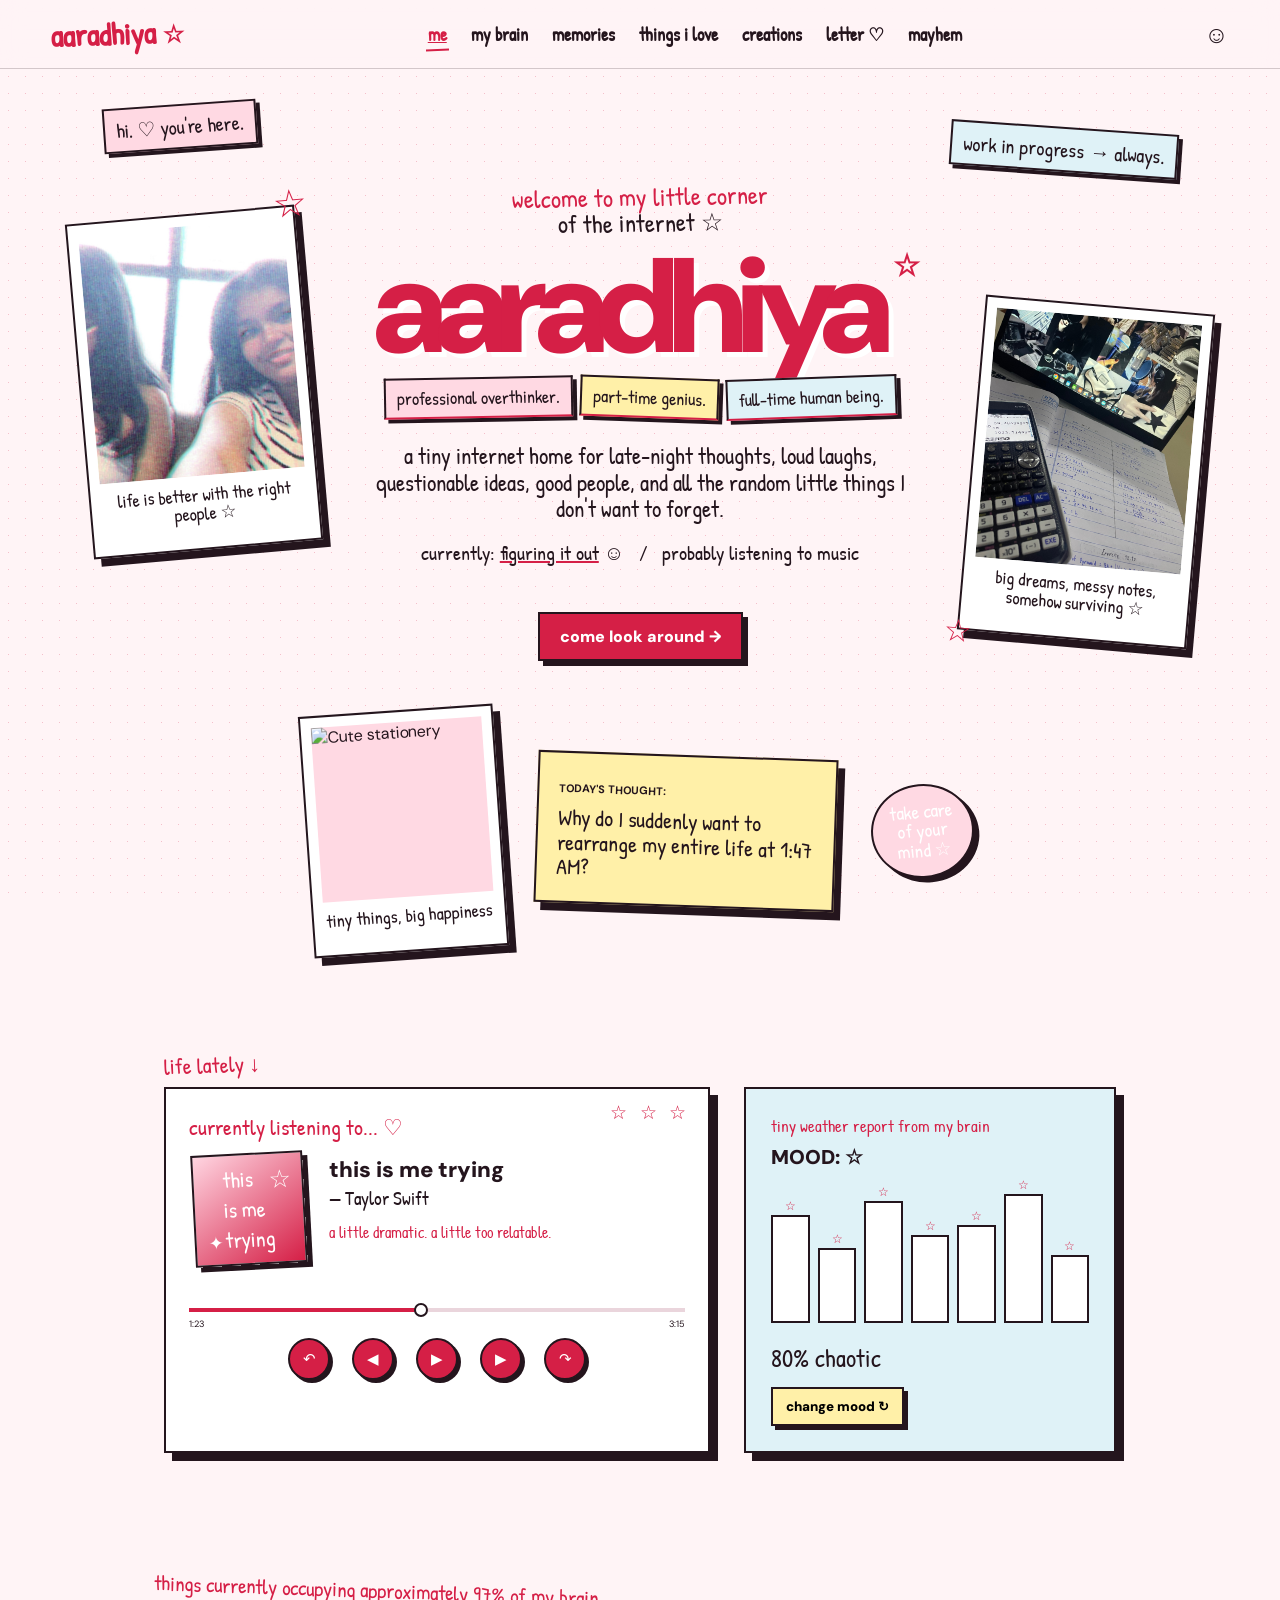
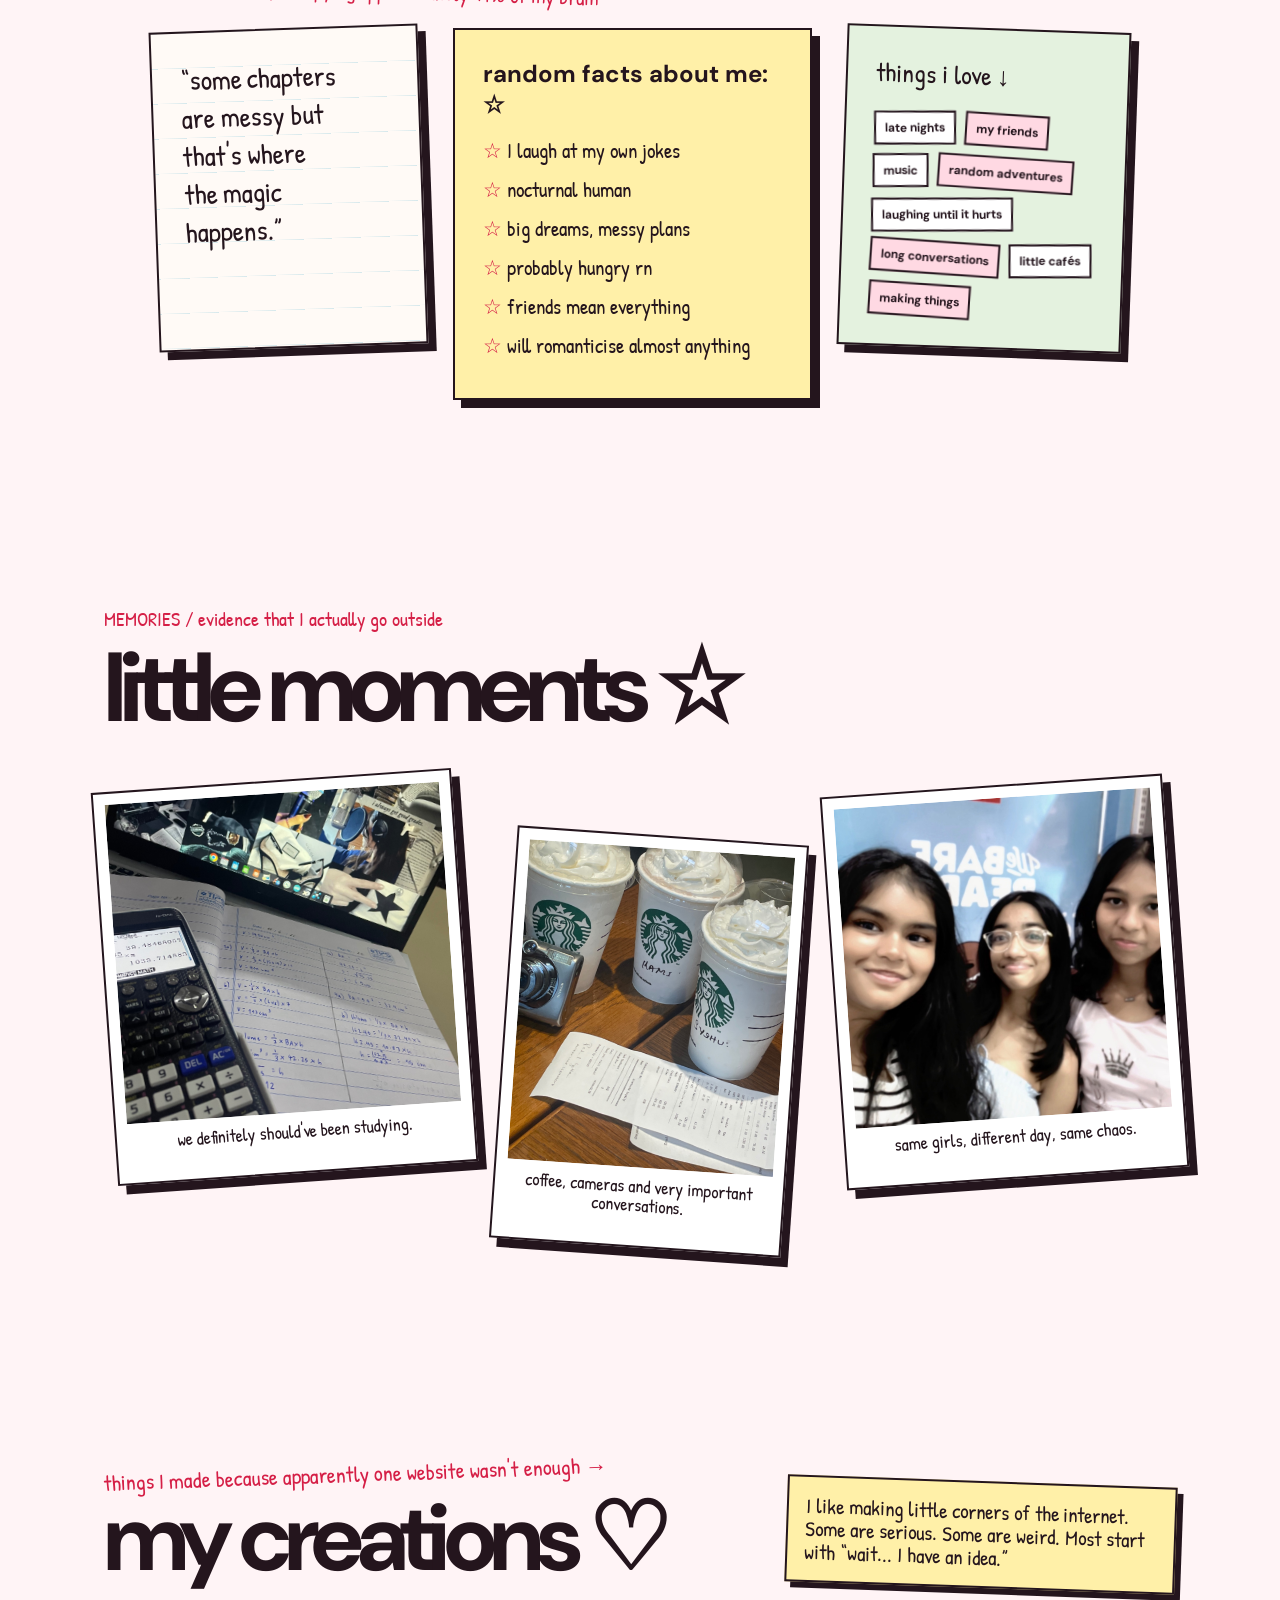
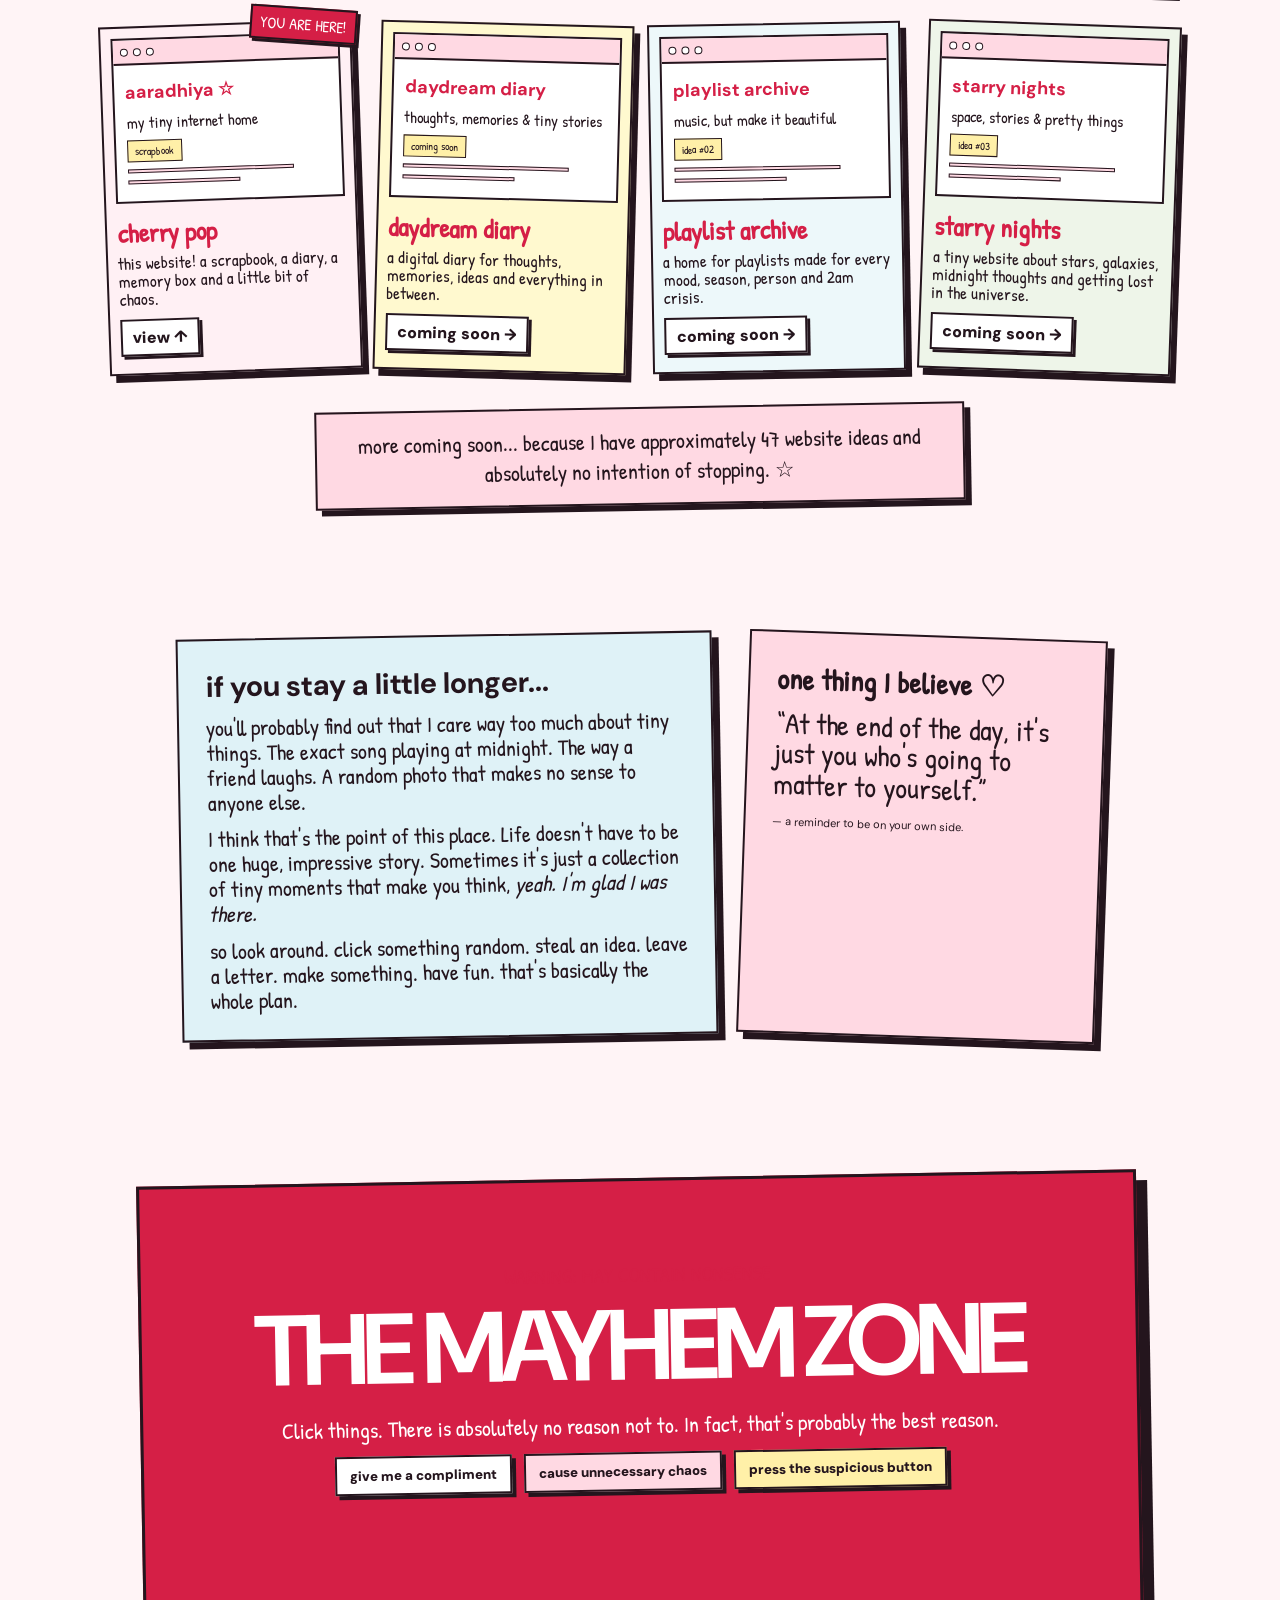
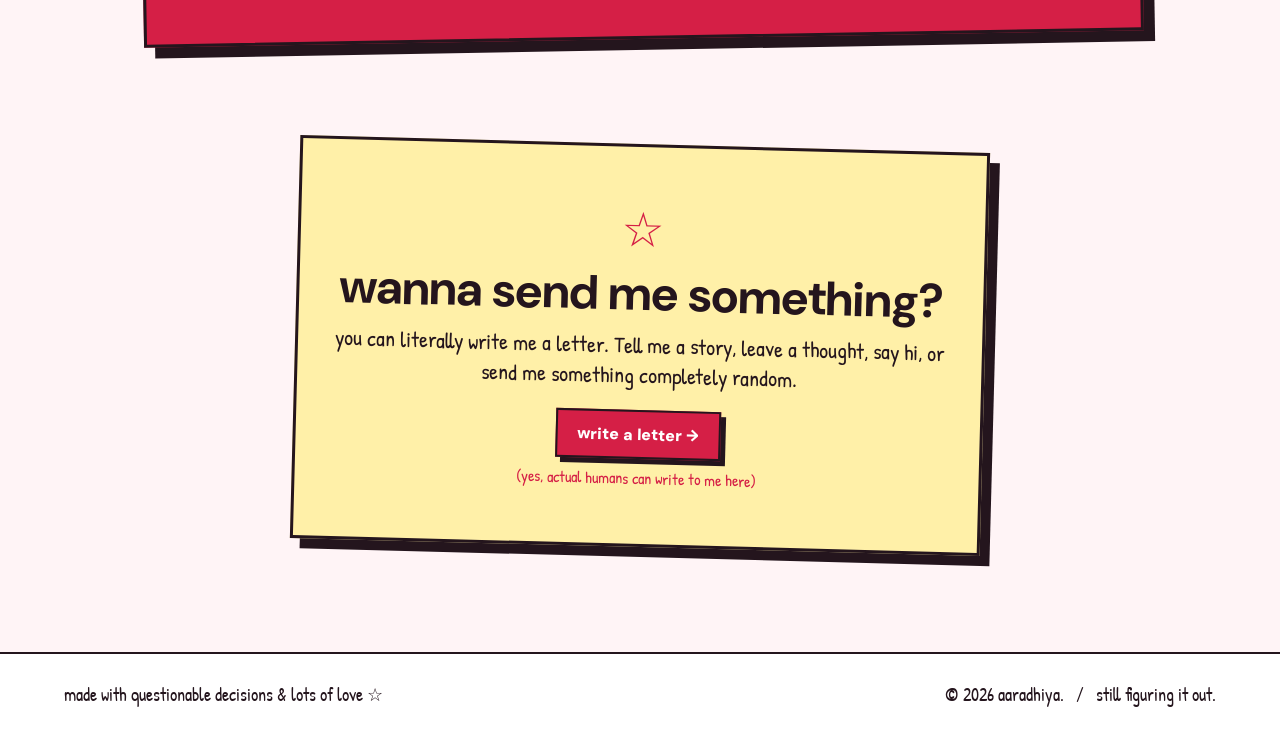
==== commit ca6dc59b: "Add files via upload" ====
--- a/index.html
+++ b/index.html
@@ -88,7 +88,7 @@
       <div class="hero-sticker sticker-b">work in progress → always.</div>
 
       <figure class="hero-photo photo-left">
-        <div class="photo"><img src="images/friends.jpg" alt="Aaradhiya with friends"></div>
+        <div class="photo"><img src="friends.jpg" alt="Aaradhiya with friends"></div>
         <figcaption>life is better with the right people ☆</figcaption>
       </figure>
 
@@ -102,7 +102,7 @@
       </div>
 
       <figure class="hero-photo photo-right">
-        <div class="photo"><img src="images/study.jpg" alt="Aaradhiya studying late"></div>
+        <div class="photo"><img src="study.jpg" alt="Aaradhiya studying late"></div>
         <figcaption>big dreams, messy notes, somehow surviving ☆</figcaption>
       </figure>
 
@@ -132,9 +132,9 @@
     <section class="memories" id="memories">
       <div class="section-heading"><span>MEMORIES / evidence that I actually go outside</span><h2>little moments ☆</h2></div>
       <div class="memory-grid">
-        <figure class="polaroid tilt-left"><div class="photo"><img src="images/study.jpg" alt="Late-night study memory"></div><figcaption>we definitely should've been studying.</figcaption></figure>
-        <figure class="polaroid tilt-right"><div class="photo"><img src="images/coffee.jpg" alt="Coffee memory"></div><figcaption>coffee, cameras and very important conversations.</figcaption></figure>
-        <figure class="polaroid tilt-left"><div class="photo"><img src="images/trio.jpg" alt="Friends memory"></div><figcaption>same girls, different day, same chaos.</figcaption></figure>
+        <figure class="polaroid tilt-left"><div class="photo"><img src="study.jpg" alt="Late-night study memory"></div><figcaption>we definitely should've been studying.</figcaption></figure>
+        <figure class="polaroid tilt-right"><div class="photo"><img src="coffee.jpg" alt="Coffee memory"></div><figcaption>coffee, cameras and very important conversations.</figcaption></figure>
+        <figure class="polaroid tilt-left"><div class="photo"><img src="trio.jpg" alt="Friends memory"></div><figcaption>same girls, different day, same chaos.</figcaption></figure>
       </div>
     </section>
 
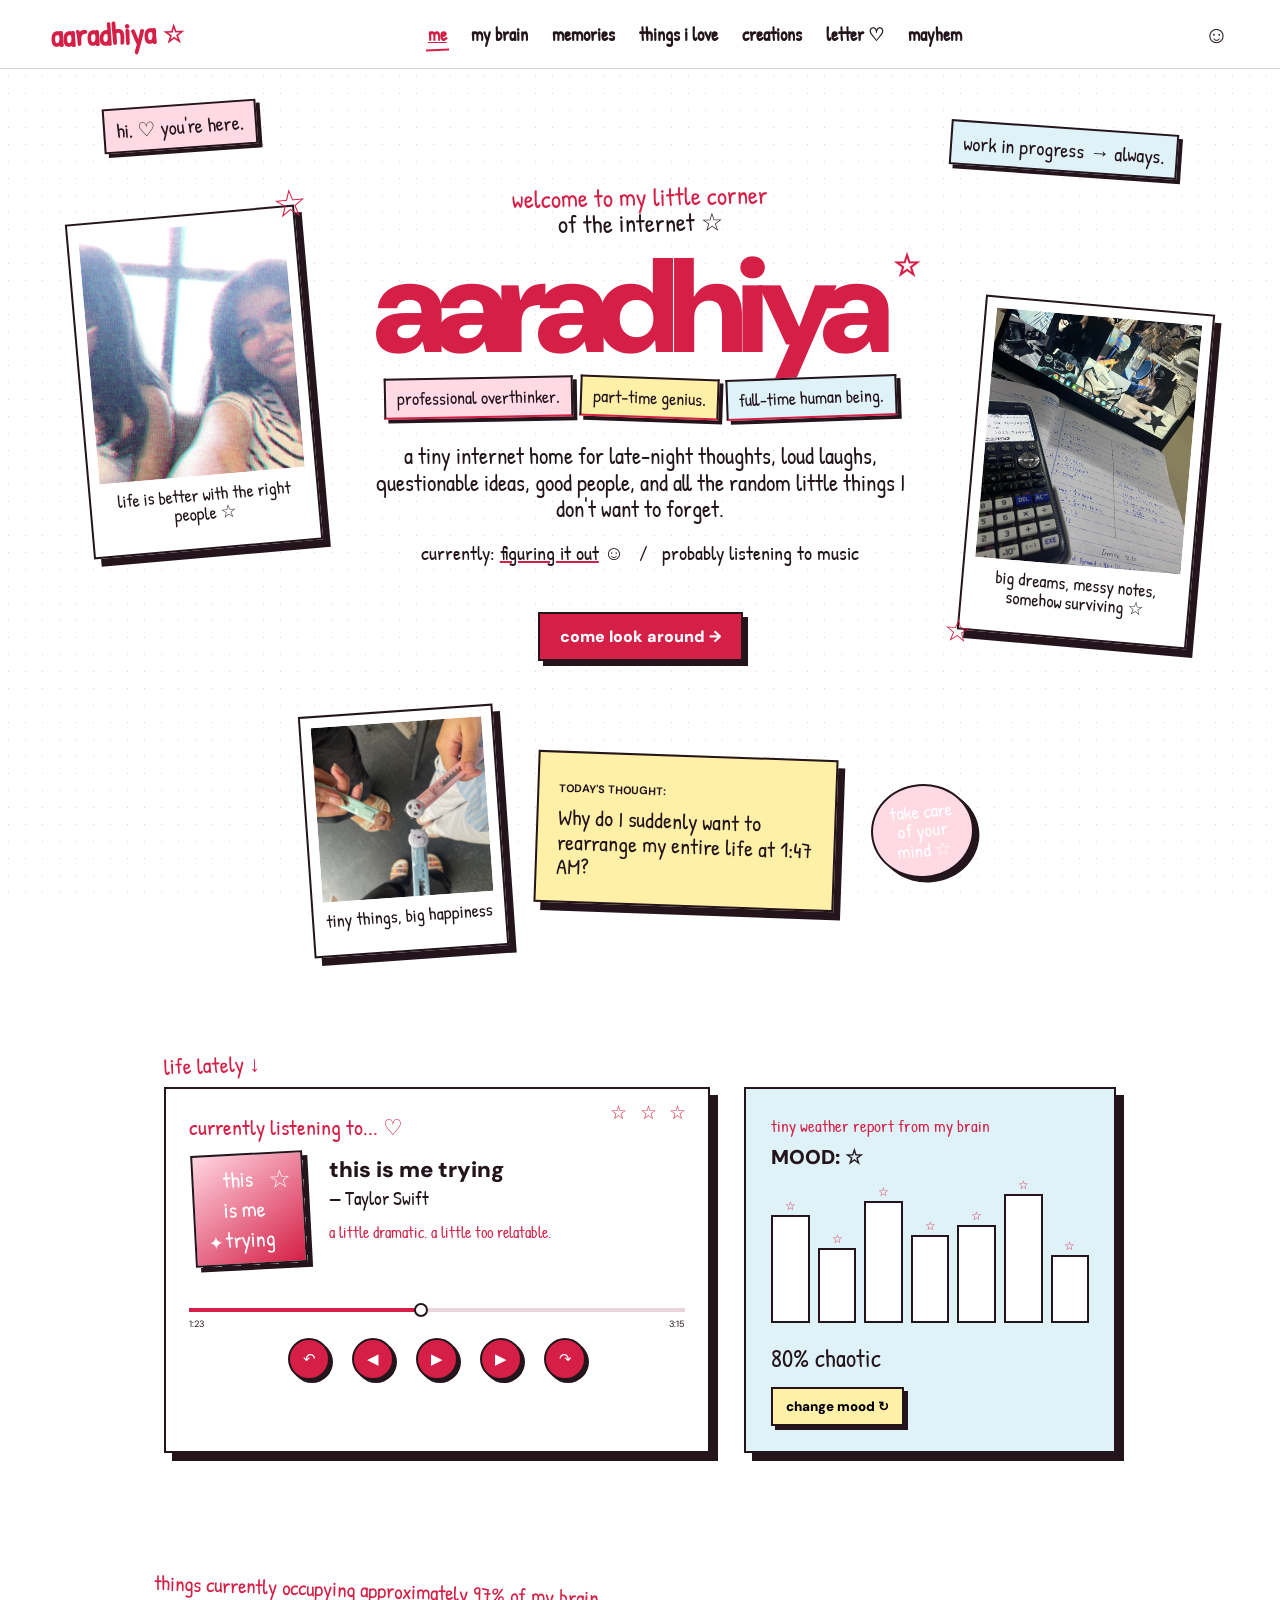
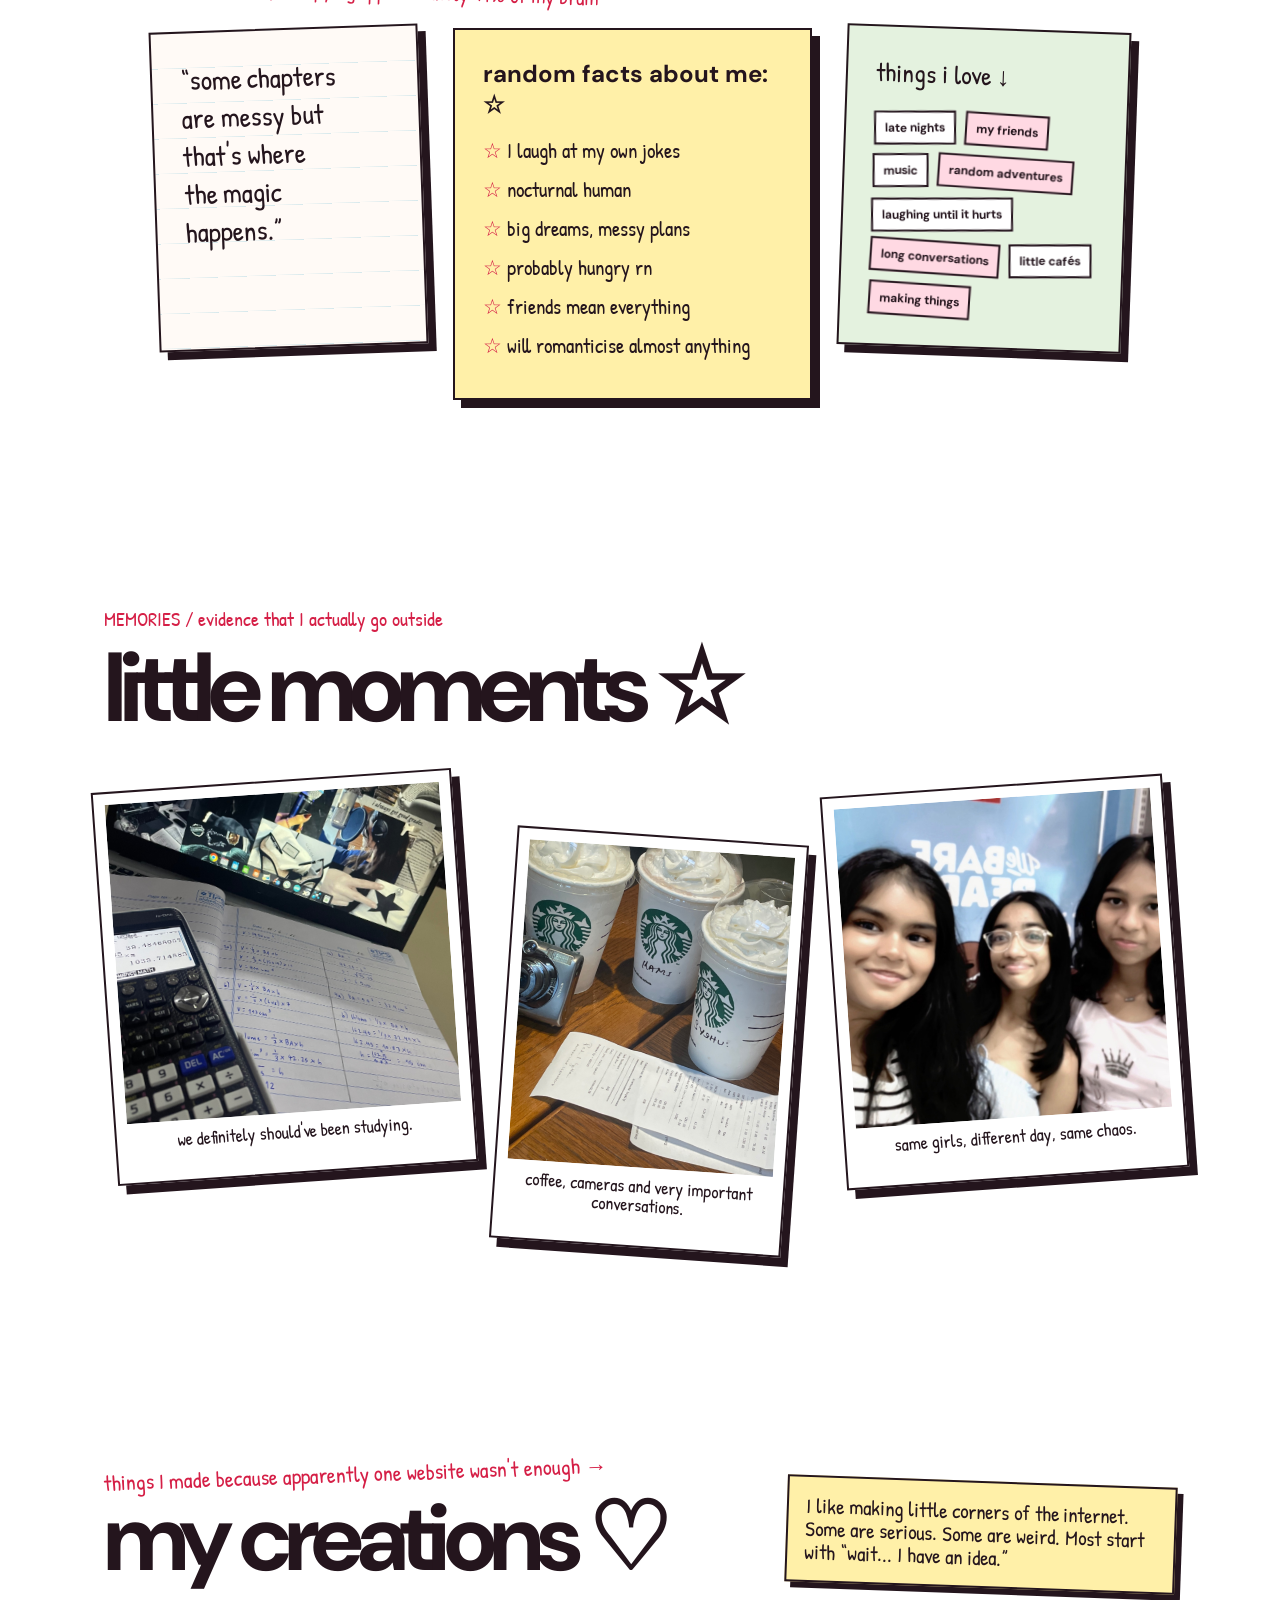
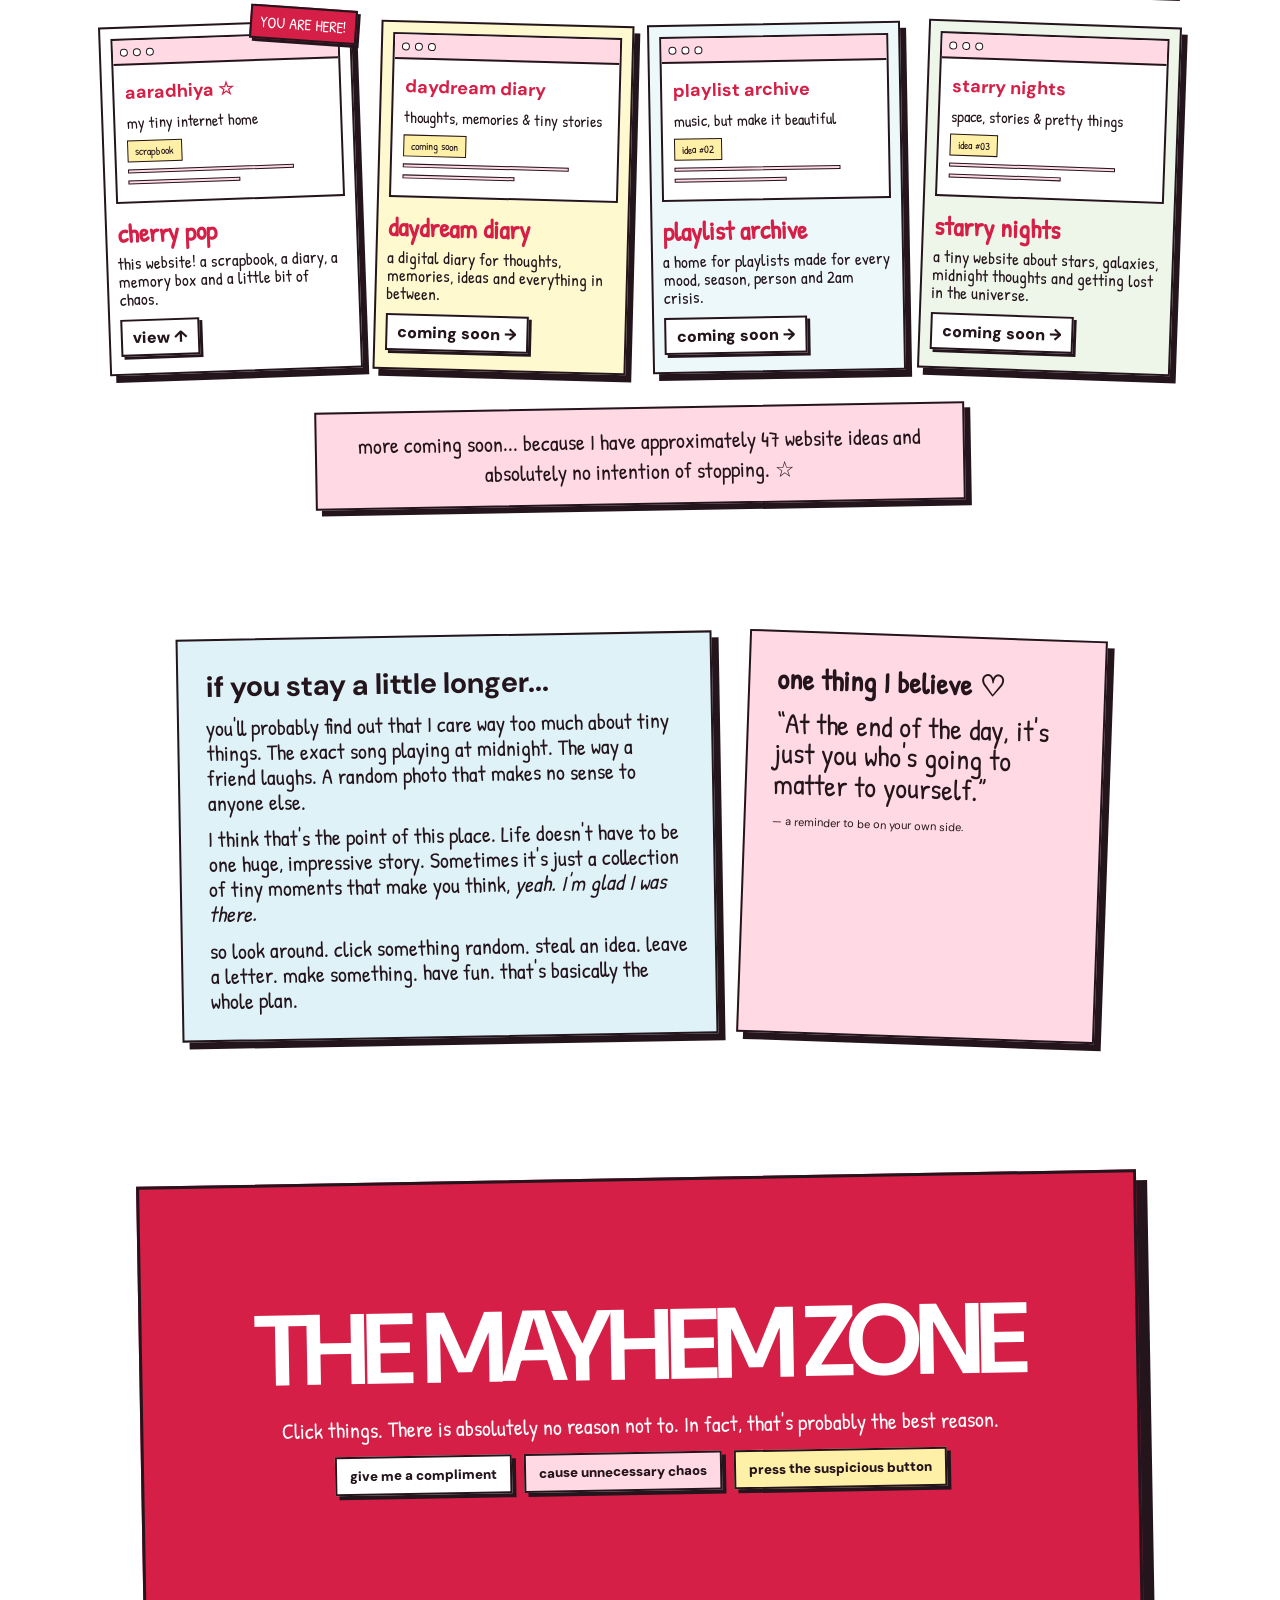
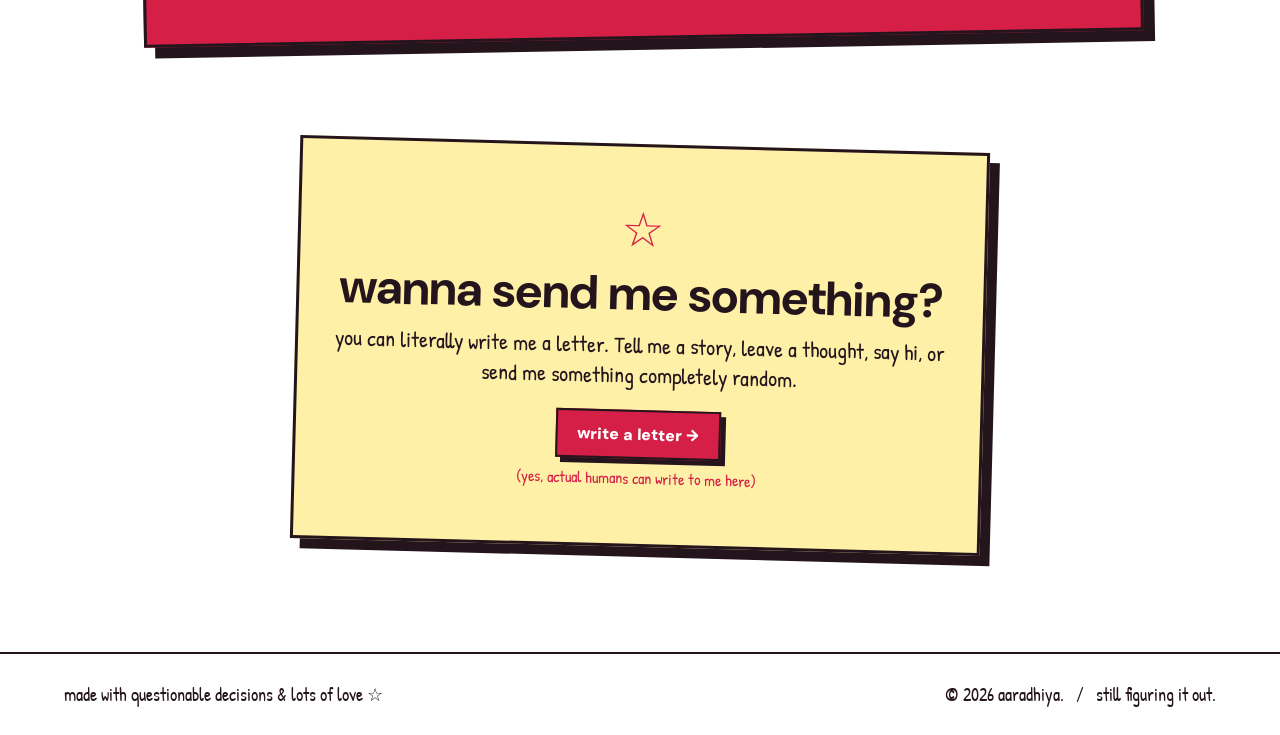
==== commit cd19cffe: "Add files via upload" ====
--- a/index.html
+++ b/index.html
@@ -9,16 +9,15 @@
   <link rel="preconnect" href="https://fonts.gstatic.com" crossorigin>
   <link href="https://fonts.googleapis.com/css2?family=DM+Sans:wght@400;500;700;900&family=Patrick+Hand&display=swap" rel="stylesheet">
   <link rel="stylesheet" href="style.css" />
-  <link rel="icon" type="image/svg+xml" href="/favicon.svg" />
-  <link rel="alternate icon" href="/favicon.ico" />
+  <link rel="icon" type="image/svg+xml" href="favicon.svg" />
   <style>
-    :root{--red:#d51f46;--pink:#ffd9e3;--blush:#fff4f6;--yellow:#fff0a8;--blue:#dff2f7;--mint:#e4f2df;--ink:#24151d;--paper:#fffaf6}
+    :root{--red:#d51f46;--pink:#ffd9e3;--blush:#ffffff;--yellow:#fff0a8;--blue:#dff2f7;--mint:#e4f2df;--ink:#24151d;--paper:#fffaf6}
     *{box-sizing:border-box}
     html{scroll-behavior:smooth}
-    body{margin:0;background:var(--blush);color:var(--ink);font-family:'DM Sans',sans-serif;overflow-x:hidden}
+    body{margin:0;background:#fff;color:var(--ink);font-family:'DM Sans',sans-serif;overflow-x:hidden}
     body:before{content:"";position:fixed;inset:0;pointer-events:none;z-index:-1;opacity:.25;background-image:radial-gradient(#d51f46 0.7px,transparent .7px);background-size:17px 17px}
     a,button{cursor:pointer}
-    .nav{position:sticky;top:0;z-index:100;padding:13px 4vw;background:rgba(255,244,246,.92);backdrop-filter:blur(12px);border-bottom:1.5px solid rgba(36,21,29,.2);display:flex;align-items:center;gap:28px}
+    .nav{position:sticky;top:0;z-index:100;padding:13px 4vw;background:rgba(255,255,255,.94);backdrop-filter:blur(12px);border-bottom:1.5px solid rgba(36,21,29,.2);display:flex;align-items:center;gap:28px}
     .logo{font-family:'Patrick Hand';font-size:31px;font-weight:700;color:var(--red);text-decoration:none;white-space:nowrap;transform:rotate(-2deg)}
     .logo span{font-family:serif;font-size:24px;color:var(--red)}
     .nav nav{display:flex;gap:20px;align-items:center;justify-content:center;flex:1}
@@ -60,7 +59,7 @@
 
     .memories{max-width:1200px;margin:auto;padding:100px 5vw 110px}.section-heading span,.mayhem-label{font-family:'Patrick Hand';font-size:20px;color:var(--red)}.section-heading h2,.mayhem h2{font-size:clamp(56px,8vw,98px);letter-spacing:-.07em;line-height:.9;margin:12px 0 48px}.memory-grid{display:grid;grid-template-columns:1.05fr .85fr 1fr;gap:38px;align-items:start}.memory-grid .photo{height:320px}.polaroid:nth-child(2){margin-top:55px}.polaroid:nth-child(3){margin-top:5px}.tilt-left{transform:rotate(-4deg)}.tilt-right{transform:rotate(4deg)}.polaroid:hover,.hero-photo:hover,.small-polaroid:hover,.mini-polaroid:hover{transform:rotate(0) translateY(-5px);z-index:10}
 
-    .creations{max-width:1200px;margin:auto;padding:100px 5vw 110px;position:relative}.creations-head{display:flex;justify-content:space-between;align-items:end;gap:30px;margin-bottom:35px}.creations-kicker{font-family:'Patrick Hand';font-size:22px;color:var(--red);transform:rotate(-2deg)}.creations h2{font-size:clamp(58px,8vw,94px);letter-spacing:-.07em;line-height:.9;margin:8px 0}.creations-intro{max-width:390px;font-family:'Patrick Hand';font-size:21px;line-height:1.1;padding:17px;background:var(--yellow);border:2px solid var(--ink);box-shadow:6px 6px var(--ink);transform:rotate(2deg)}.creation-grid{display:grid;grid-template-columns:repeat(4,1fr);gap:20px}.creation-card{position:relative;background:#fff;border:2px solid var(--ink);box-shadow:6px 7px var(--ink);padding:10px 10px 17px;transition:.2s transform}.creation-card:nth-child(1){transform:rotate(-2deg);background:#fff0f4}.creation-card:nth-child(2){transform:rotate(1.5deg);background:#fff9cf}.creation-card:nth-child(3){transform:rotate(-1deg);background:#edf8fa}.creation-card:nth-child(4){transform:rotate(2deg);background:#eef5e9}.creation-card:hover{transform:translateY(-7px) rotate(0);z-index:5}.creation-window{height:165px;border:2px solid var(--ink);background:#fff;overflow:hidden;margin-bottom:12px}.browser-bar{height:25px;background:var(--pink);border-bottom:2px solid var(--ink);display:flex;align-items:center;gap:5px;padding:0 7px}.browser-bar i{width:8px;height:8px;border:1px solid var(--ink);border-radius:50%;background:#fff}.fake-site{height:calc(100% - 27px);padding:15px 11px;font-family:'Patrick Hand';display:flex;flex-direction:column;gap:7px}.fake-site strong{font-family:'DM Sans';font-size:18px;color:var(--red)}.fake-line{height:7px;width:82%;background:var(--pink);border:1px solid var(--ink)}.fake-line.short{width:55%}.fake-chip{display:inline-block;width:max-content;padding:3px 7px;border:1px solid var(--ink);background:var(--yellow);font-size:11px}.creation-card h3{font-family:'Patrick Hand';font-size:26px;color:var(--red);margin:0}.creation-card p{font-family:'Patrick Hand';font-size:17px;line-height:1.05;margin:4px 0 11px;min-height:40px}.creation-card a{display:inline-block;text-decoration:none;color:var(--ink);font-weight:900;border:2px solid var(--ink);padding:6px 10px;background:#fff;box-shadow:3px 3px var(--ink)}.creation-card .tag{position:absolute;right:-8px;top:-15px;background:var(--red);color:#fff;border:2px solid var(--ink);padding:4px 8px;font-family:'Patrick Hand';transform:rotate(6deg);box-shadow:3px 3px var(--ink)}.creation-note{margin:35px auto 0;max-width:650px;padding:17px 22px;background:var(--pink);border:2px solid var(--ink);box-shadow:6px 6px var(--ink);font-family:'Patrick Hand';font-size:22px;text-align:center;transform:rotate(-1deg)}
+    .creations{max-width:1200px;margin:auto;padding:100px 5vw 110px;position:relative}.creations-head{display:flex;justify-content:space-between;align-items:end;gap:30px;margin-bottom:35px}.creations-kicker{font-family:'Patrick Hand';font-size:22px;color:var(--red);transform:rotate(-2deg)}.creations h2{font-size:clamp(58px,8vw,94px);letter-spacing:-.07em;line-height:.9;margin:8px 0}.creations-intro{max-width:390px;font-family:'Patrick Hand';font-size:21px;line-height:1.1;padding:17px;background:var(--yellow);border:2px solid var(--ink);box-shadow:6px 6px var(--ink);transform:rotate(2deg)}.creation-grid{display:grid;grid-template-columns:repeat(4,1fr);gap:20px}.creation-card{position:relative;background:#fff;border:2px solid var(--ink);box-shadow:6px 7px var(--ink);padding:10px 10px 17px;transition:.2s transform}.creation-card:nth-child(1){transform:rotate(-2deg);background:#fff}.creation-card:nth-child(2){transform:rotate(1.5deg);background:#fff9cf}.creation-card:nth-child(3){transform:rotate(-1deg);background:#edf8fa}.creation-card:nth-child(4){transform:rotate(2deg);background:#eef5e9}.creation-card:hover{transform:translateY(-7px) rotate(0);z-index:5}.creation-window{height:165px;border:2px solid var(--ink);background:#fff;overflow:hidden;margin-bottom:12px}.browser-bar{height:25px;background:var(--pink);border-bottom:2px solid var(--ink);display:flex;align-items:center;gap:5px;padding:0 7px}.browser-bar i{width:8px;height:8px;border:1px solid var(--ink);border-radius:50%;background:#fff}.fake-site{height:calc(100% - 27px);padding:15px 11px;font-family:'Patrick Hand';display:flex;flex-direction:column;gap:7px}.fake-site strong{font-family:'DM Sans';font-size:18px;color:var(--red)}.fake-line{height:7px;width:82%;background:var(--pink);border:1px solid var(--ink)}.fake-line.short{width:55%}.fake-chip{display:inline-block;width:max-content;padding:3px 7px;border:1px solid var(--ink);background:var(--yellow);font-size:11px}.creation-card h3{font-family:'Patrick Hand';font-size:26px;color:var(--red);margin:0}.creation-card p{font-family:'Patrick Hand';font-size:17px;line-height:1.05;margin:4px 0 11px;min-height:40px}.creation-card a{display:inline-block;text-decoration:none;color:var(--ink);font-weight:900;border:2px solid var(--ink);padding:6px 10px;background:#fff;box-shadow:3px 3px var(--ink)}.creation-card .tag{position:absolute;right:-8px;top:-15px;background:var(--red);color:#fff;border:2px solid var(--ink);padding:4px 8px;font-family:'Patrick Hand';transform:rotate(6deg);box-shadow:3px 3px var(--ink)}.creation-note{margin:35px auto 0;max-width:650px;padding:17px 22px;background:var(--pink);border:2px solid var(--ink);box-shadow:6px 6px var(--ink);font-family:'Patrick Hand';font-size:22px;text-align:center;transform:rotate(-1deg)}
 
     .more-life{max-width:1050px;margin:auto;padding:20px 5vw 95px;display:grid;grid-template-columns:1.2fr .8fr;gap:28px}.life-note,.quote-card{border:2px solid var(--ink);box-shadow:7px 7px var(--ink);padding:27px;position:relative}.life-note{background:var(--blue);transform:rotate(-1deg)}.quote-card{background:var(--pink);transform:rotate(2deg);font-family:'Patrick Hand'}.life-note h3,.quote-card h3{font-size:29px;margin:0 0 10px}.life-note p{font-family:'Patrick Hand';font-size:22px;line-height:1.13;margin:0 0 12px}.life-note p:last-child{margin:0}.quote-card p{font-size:29px;line-height:1.05;margin:0}.quote-card small{display:block;margin-top:15px;font-family:'DM Sans';font-size:11px}.letter-tease:after{content:'(yes, actual humans can write to me here)';display:block;font-family:'Patrick Hand';font-size:16px;color:var(--red);margin-top:8px}
 
@@ -107,7 +106,7 @@
       </figure>
 
       <div class="hero-bottom">
-        <figure class="small-polaroid"><div class="photo"><img src="images/pens.jpg" alt="Cute stationery"></div><figcaption>tiny things, big happiness</figcaption></figure>
+        <figure class="small-polaroid"><div class="photo"><img src="pens.jpg" alt="Cute stationery"></div><figcaption>tiny things, big happiness</figcaption></figure>
         <div class="thought"><b>TODAY'S THOUGHT:</b><p>Why do I suddenly want to rearrange my entire life at 1:47 AM?</p></div>
         <div class="heart-sticker">take care<br>of your<br>mind ☆</div>
       </div>
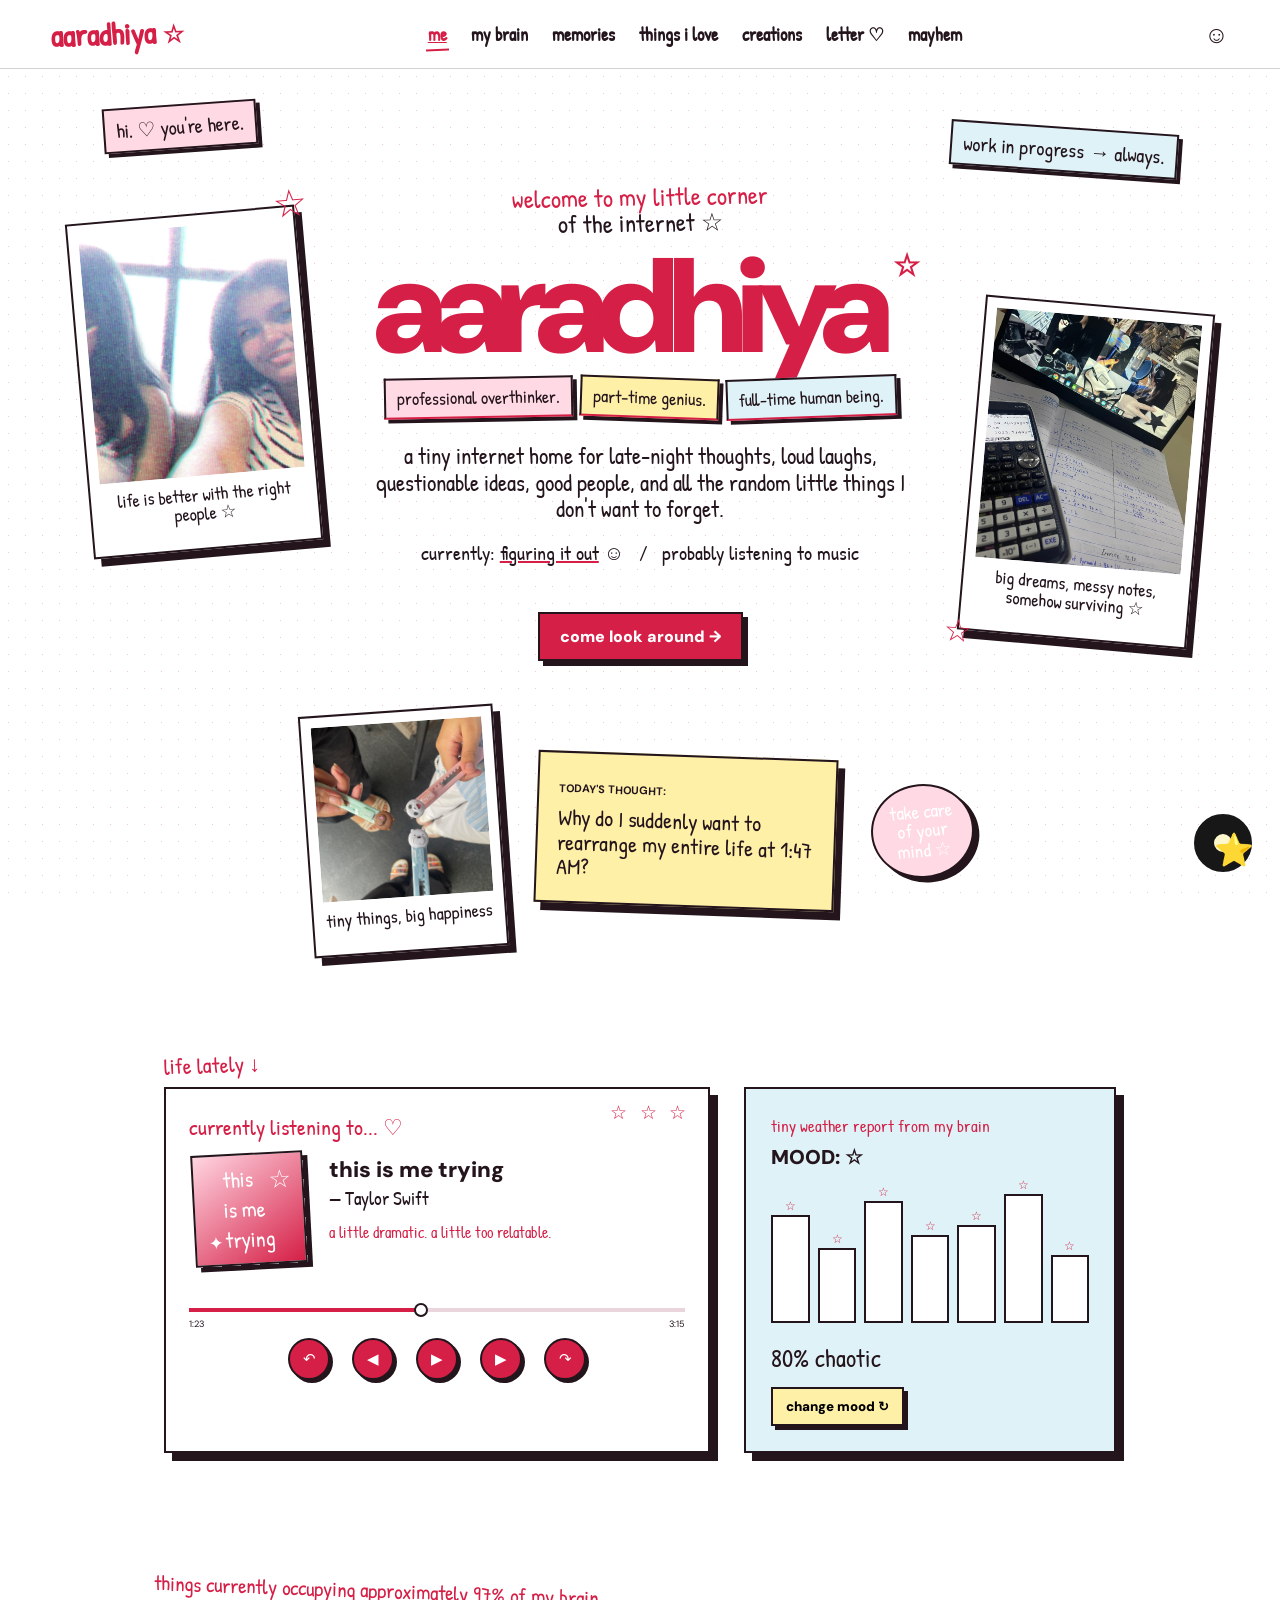
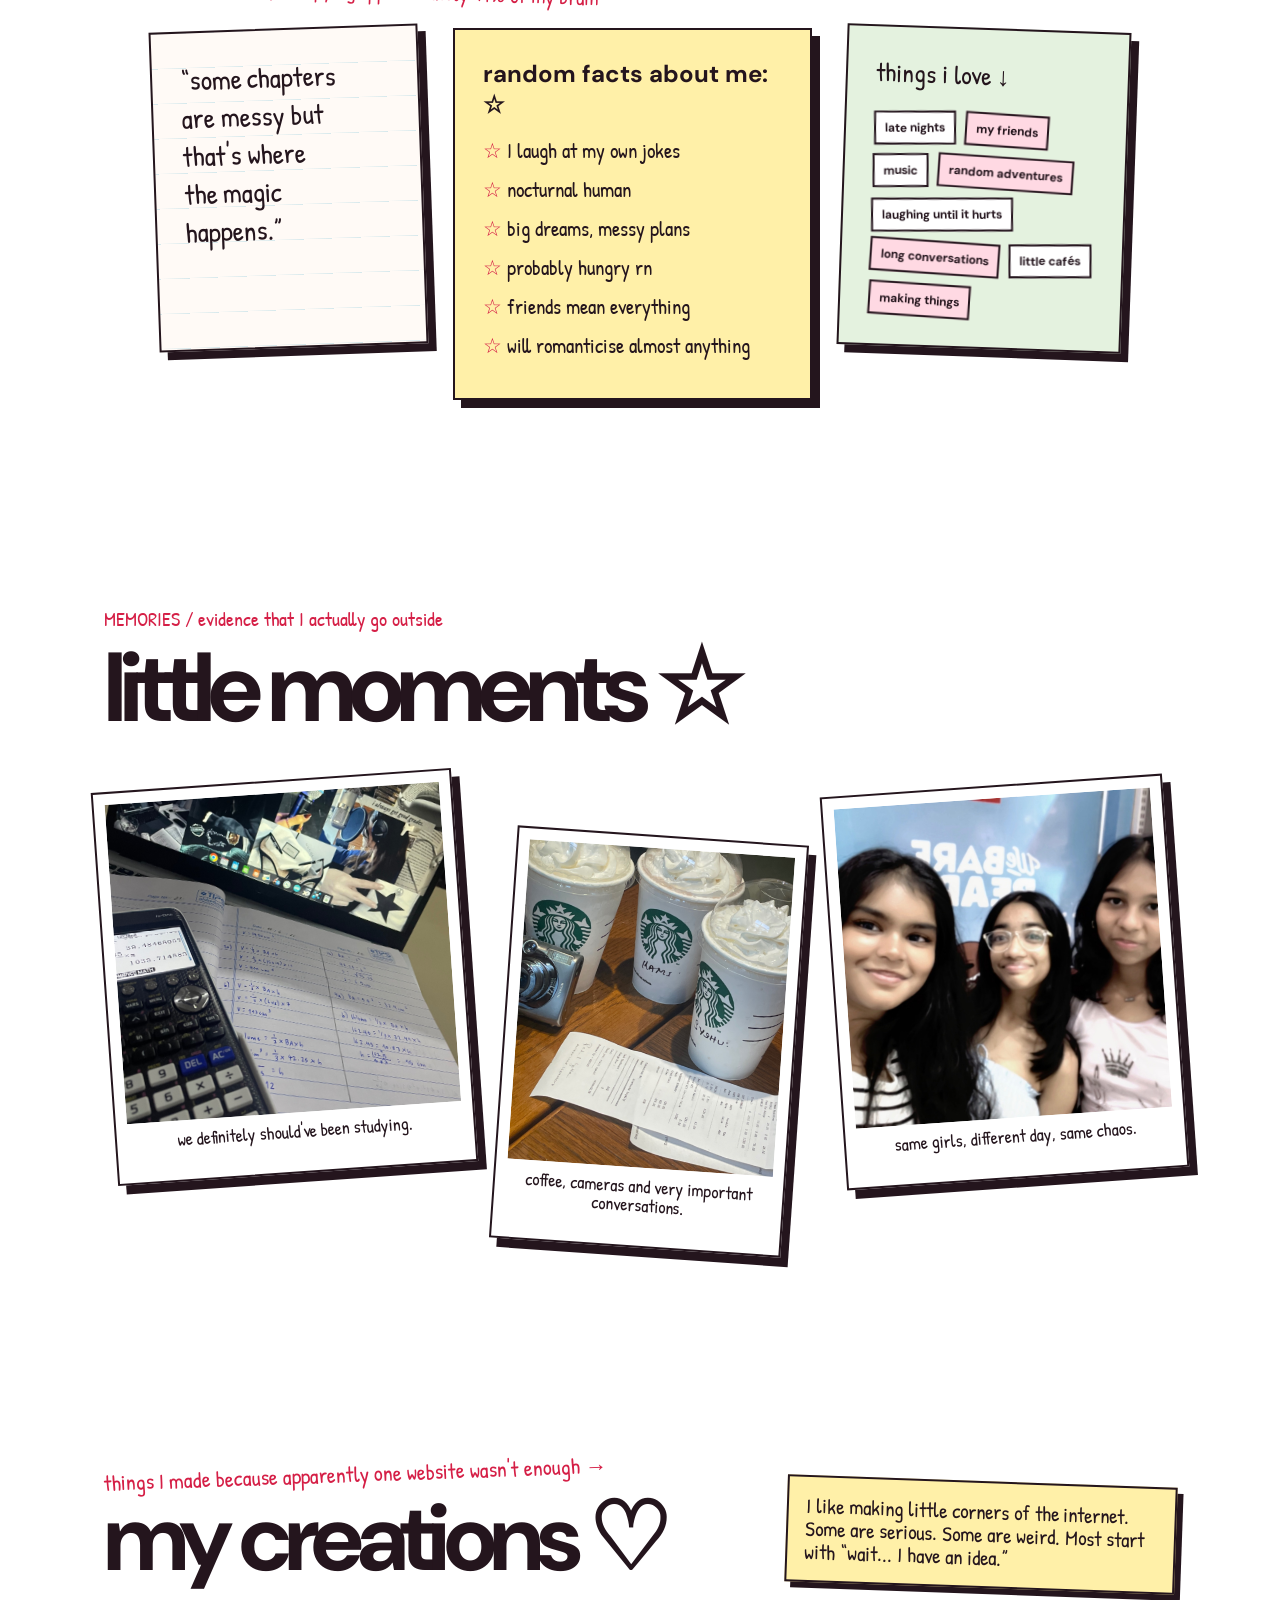
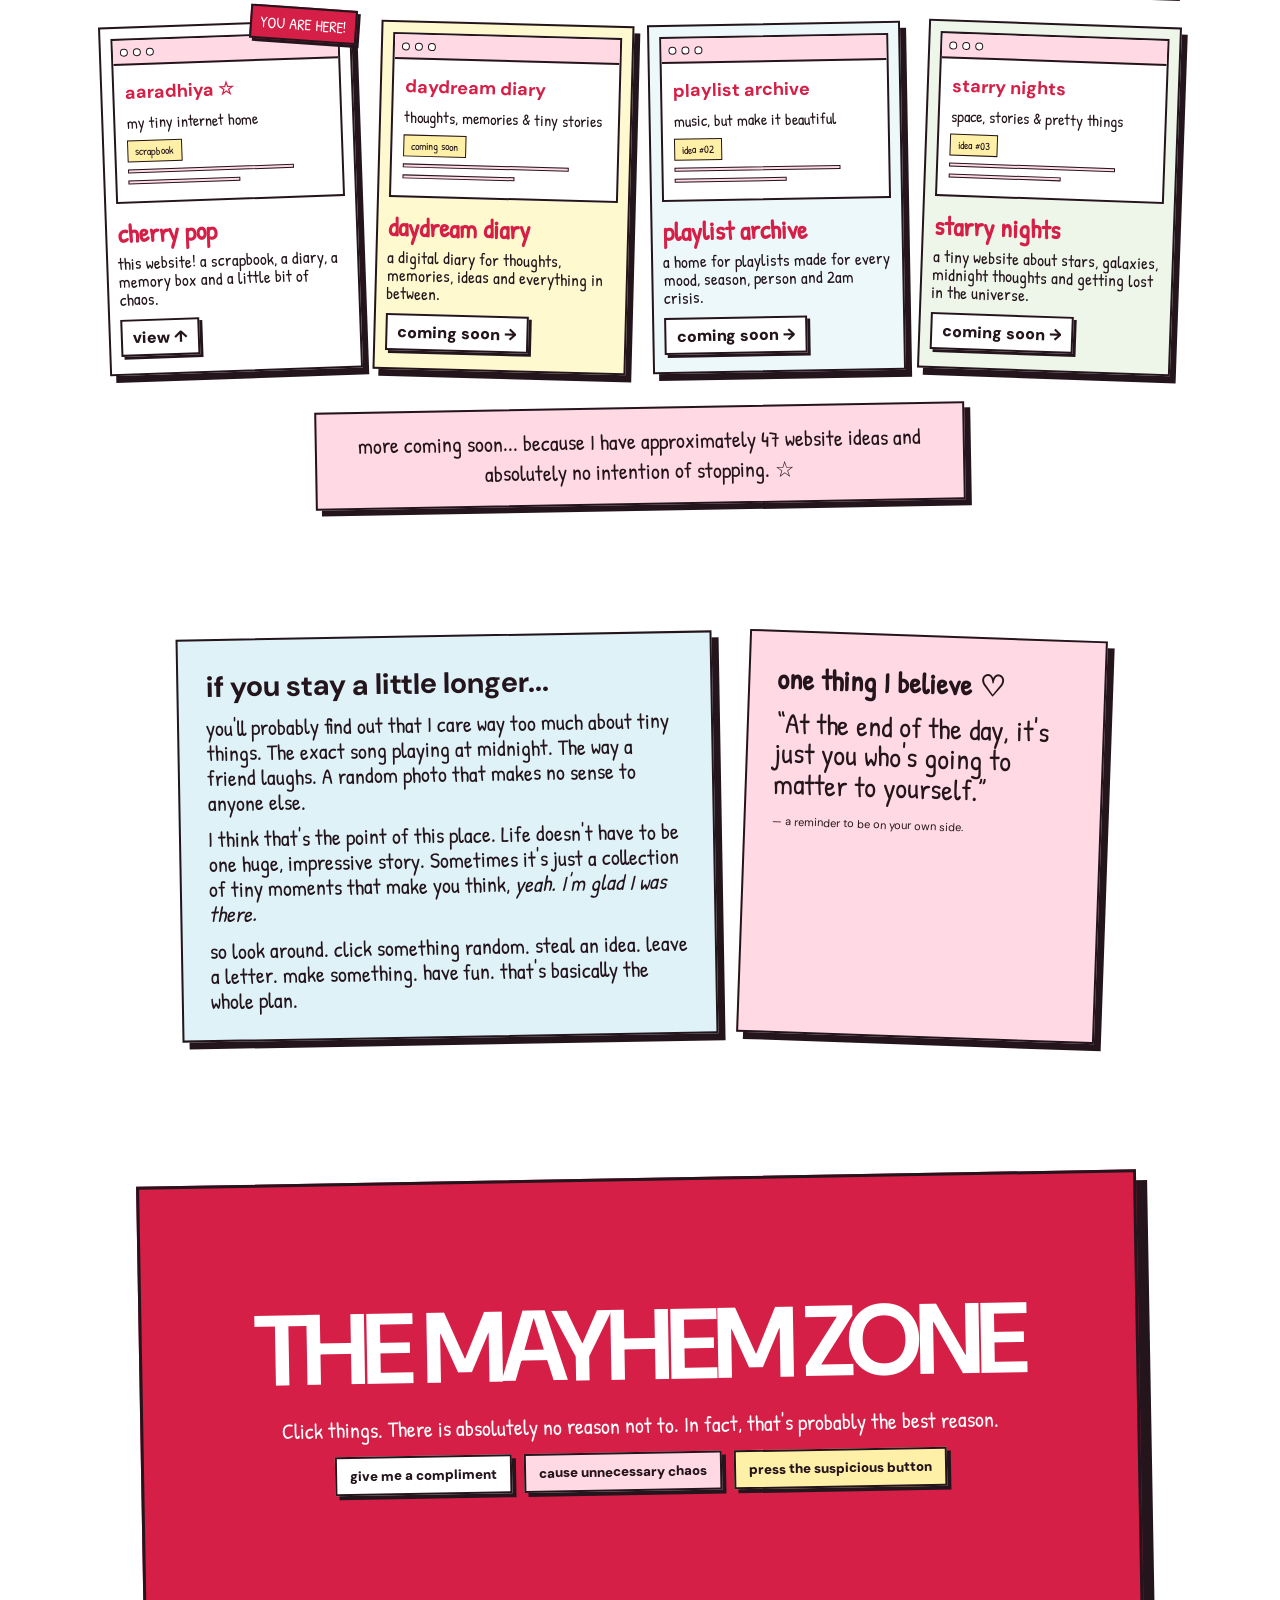
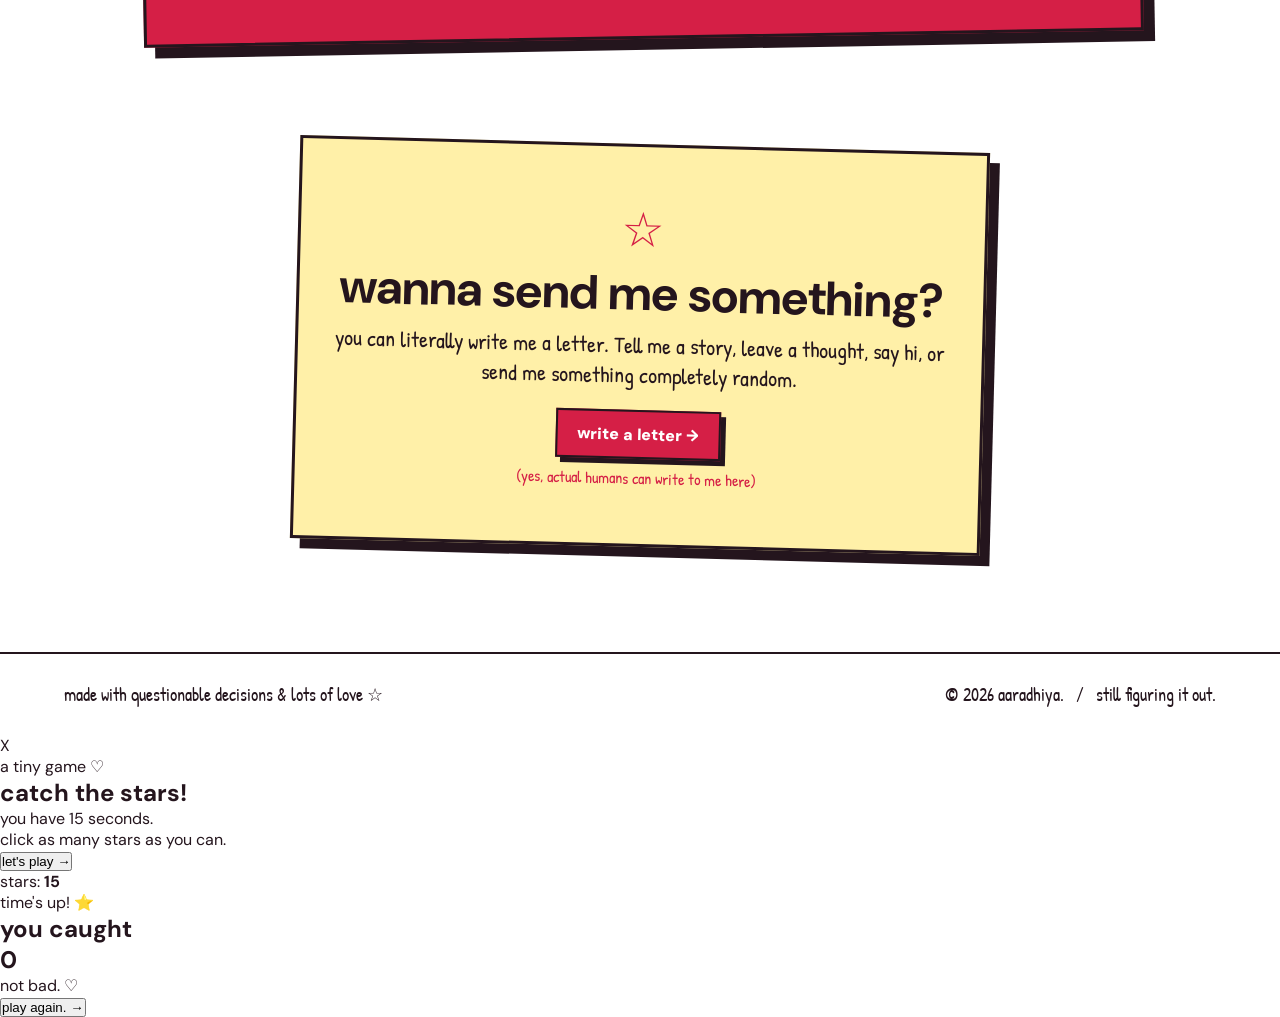
==== commit f0d35404: "Add files via upload" ====
--- a/index.html
+++ b/index.html
@@ -178,5 +178,269 @@
       });
     })();
   </script>
+<div id="star-catcher">
+<button id="star-game-button" aria-label="Play Star Catcher">⭐</button>
+<div id="star-game-modal">
+<div class="star-game-close">X</button>
+<div id="star-game-start">
+<div class="star-game-small">a tiny game ♡</div>
+<h2>catch the stars!</h2>
+<p>you have 15 seconds.<br>click as many stars as you can.</p>
+<button id'"star-start-button">let's play →</button>
+</div>
+<div id=""star-game-playing">
+<div class="star-game-info">
+<span>stars: <b id="star-score>0</b></span>
+<span>time: <b id="star-time>15</b></span>
+</div>
+<div id="star-game-area"></div>
+</div>
+<div id="star-game-end">
+<div class="star-game-small">time's up! ⭐</div>
+<h2>you caught<br><span id="final-star-score">0</span></h2>
+<p id="star-game-message">not bad. ♡</p>
+<button id="star-replay-button">play again. →</button>
+</div>
+</div>
+</div>
+</div>
+<script>
+/* ========================================
+   ⭐ STAR CATCHER GAME
+   ======================================== */
+
+const starGameButton = document.getElementById("star-game-button");
+const starGameModal = document.getElementById("star-game-modal");
+const starGameClose = document.getElementById("star-game-close");
+
+const startScreen = document.getElementById("star-game-start");
+const playingScreen = document.getElementById("star-game-playing");
+const endScreen = document.getElementById("star-game-end");
+
+const startButton = document.getElementById("star-start-button");
+const replayButton = document.getElementById("star-replay-button");
+
+const gameArea = document.getElementById("star-game-area");
+
+const scoreDisplay = document.getElementById("star-score");
+const timeDisplay = document.getElementById("star-time");
+
+const finalScore = document.getElementById("final-star-score");
+const gameMessage = document.getElementById("star-game-message");
+
+
+let score = 0;
+let timeLeft = 15;
+let timer;
+let starTimeout;
+
+
+/* OPEN GAME */
+
+starGameButton.addEventListener("click", () => {
+
+  starGameModal.classList.add("show");
+
+  showStartScreen();
+
+});
+
+
+/* CLOSE GAME */
+
+starGameClose.addEventListener("click", () => {
+
+  starGameModal.classList.remove("show");
+
+  stopGame();
+
+});
+
+
+/* CLICK OUTSIDE GAME */
+
+starGameModal.addEventListener("click", (event) => {
+
+  if (event.target === starGameModal) {
+
+    starGameModal.classList.remove("show");
+
+    stopGame();
+
+  }
+
+});
+
+
+/* START */
+
+startButton.addEventListener("click", startGame);
+
+replayButton.addEventListener("click", startGame);
+
+
+function startGame() {
+
+  score = 0;
+  timeLeft = 15;
+
+  scoreDisplay.textContent = score;
+  timeDisplay.textContent = timeLeft;
+
+  startScreen.style.display = "none";
+  endScreen.style.display = "none";
+  playingScreen.style.display = "block";
+
+  gameArea.innerHTML = "";
+
+  clearInterval(timer);
+  clearTimeout(starTimeout);
+
+  spawnStar();
+
+  timer = setInterval(() => {
+
+    timeLeft--;
+
+    timeDisplay.textContent = timeLeft;
+
+    if (timeLeft <= 0) {
+
+      endGame();
+
+    }
+
+  }, 1000);
+
+}
+
+
+/* CREATE STAR */
+
+function spawnStar() {
+
+  if (timeLeft <= 0) return;
+
+
+  const star = document.createElement("button");
+
+  star.className = "catch-star";
+
+  star.innerHTML = "☆";
+
+  star.setAttribute("aria-label", "Catch the star");
+
+
+  const areaWidth = gameArea.clientWidth;
+  const areaHeight = gameArea.clientHeight;
+
+
+  const x = Math.random() * (areaWidth - 45);
+  const y = Math.random() * (areaHeight - 45);
+
+
+  star.style.left = `${Math.max(5, x)}px`;
+  star.style.top = `${Math.max(5, y)}px`;
+
+
+  star.addEventListener("click", () => {
+
+    score++;
+
+    scoreDisplay.textContent = score;
+
+    star.remove();
+
+    spawnStar();
+
+  });
+
+
+  gameArea.appendChild(star);
+
+
+  /* If you don't click it quickly,
+     move it somewhere else. */
+
+  starTimeout = setTimeout(() => {
+
+    if (star.parentNode) {
+
+      star.remove();
+
+      spawnStar();
+
+    }
+
+  }, 900);
+
+}
+
+
+/* END GAME */
+
+function endGame() {
+
+  clearInterval(timer);
+  clearTimeout(starTimeout);
+
+  gameArea.innerHTML = "";
+
+  playingScreen.style.display = "none";
+  endScreen.style.display = "block";
+
+  finalScore.textContent = score;
+
+
+  if (score <= 5) {
+
+    gameMessage.textContent =
+      "okay... we might need to work on that. ♡";
+
+  } else if (score <= 10) {
+
+    gameMessage.textContent =
+      "not bad. not bad at all. ☆";
+
+  } else if (score <= 15) {
+
+    gameMessage.textContent =
+      "okayyy look at you go. ✦";
+
+  } else {
+
+    gameMessage.textContent =
+      "EXCUSE ME??? professional star catcher. ⭐";
+
+  }
+
+}
+
+
+/* STOP GAME */
+
+function stopGame() {
+
+  clearInterval(timer);
+  clearTimeout(starTimeout);
+
+  gameArea.innerHTML = "";
+
+}
+
+
+/* SHOW START SCREEN */
+
+function showStartScreen() {
+
+  startScreen.style.display = "block";
+
+  playingScreen.style.display = "none";
+
+  endScreen.style.display = "none";
+
+}
+
+</script>
 </body>
 </html>
--- a/style.css
+++ b/style.css
@@ -2,3 +2,27 @@
 @media(max-width:1000px){.nav nav{gap:12px}.hero{grid-template-columns:190px minmax(320px,1fr) 190px;column-gap:25px}.hero-photo{width:190px}.hero-photo .photo{height:220px}.hero h1{font-size:clamp(72px,10vw,120px)}.hero-bottom{gap:25px}.small-polaroid{width:180px}.thought{width:250px}.dashboard,.notes-grid{grid-template-columns:1fr 1fr}.mini-polaroid{grid-column:1/3;width:260px;margin:auto}.memory-grid{grid-template-columns:1fr 1fr}}
 @media(max-width:700px){body{cursor:auto}.cursor-dot{display:none}.nav{padding:14px 5vw}.nav nav{display:none}.hero{display:flex;flex-direction:column;min-height:auto;padding:70px 6vw 60px;align-items:center;gap:28px}.hero-copy{order:1;padding-top:20px;width:100%}.hero-photo{width:min(270px,82vw);margin:0!important}.photo-left{order:2}.photo-right{order:3}.hero-bottom{order:4;display:flex;flex-direction:column;gap:25px}.hero h1{font-size:82px}.hero-sticker{top:auto}.sticker-a{left:7%;top:30px}.sticker-b{right:7%;top:60px}.dashboard,.notes-grid{grid-template-columns:1fr;padding-left:7vw;padding-right:7vw}.mini-polaroid{grid-column:auto;width:100%;max-width:270px}.memory-grid{grid-template-columns:1fr}.memory-grid .polaroid{width:100%}.mayhem{margin-left:12px;margin-right:12px}.explore-box h2{font-size:38px}footer{flex-direction:column;text-align:center}}
 @media(max-width:420px){.hero h1{font-size:68px}.highlight-stack span{font-size:17px}.hero-photo .photo{height:250px}.thought{width:90%}.hero-button{width:100%}}
+#star-game-button {
+position: fixed;
+right: 28px;
+bottom: 28px;
+width: 58px;
+height: 58px;
+border-radius: 50px;
+border: 20px solid #171717;
+background: #fff8cc;
+font-size: 32px;
+line-height: 1;
+cursor: pointer;
+z-index: 9999;
+box-shadow: 4px 4 px 0 #171717;
+transition: 0.15s ease;
+}
+#star-game-button: hover {
+transform: rotate(12deg) scale(1.08);
+box-shadow: 6px 6px 0 #171717;
+}
+#star-game-button:active {
+transform: translate(3px, 3px);
+box-shadow: 2px 2px 0 #171717;
+}
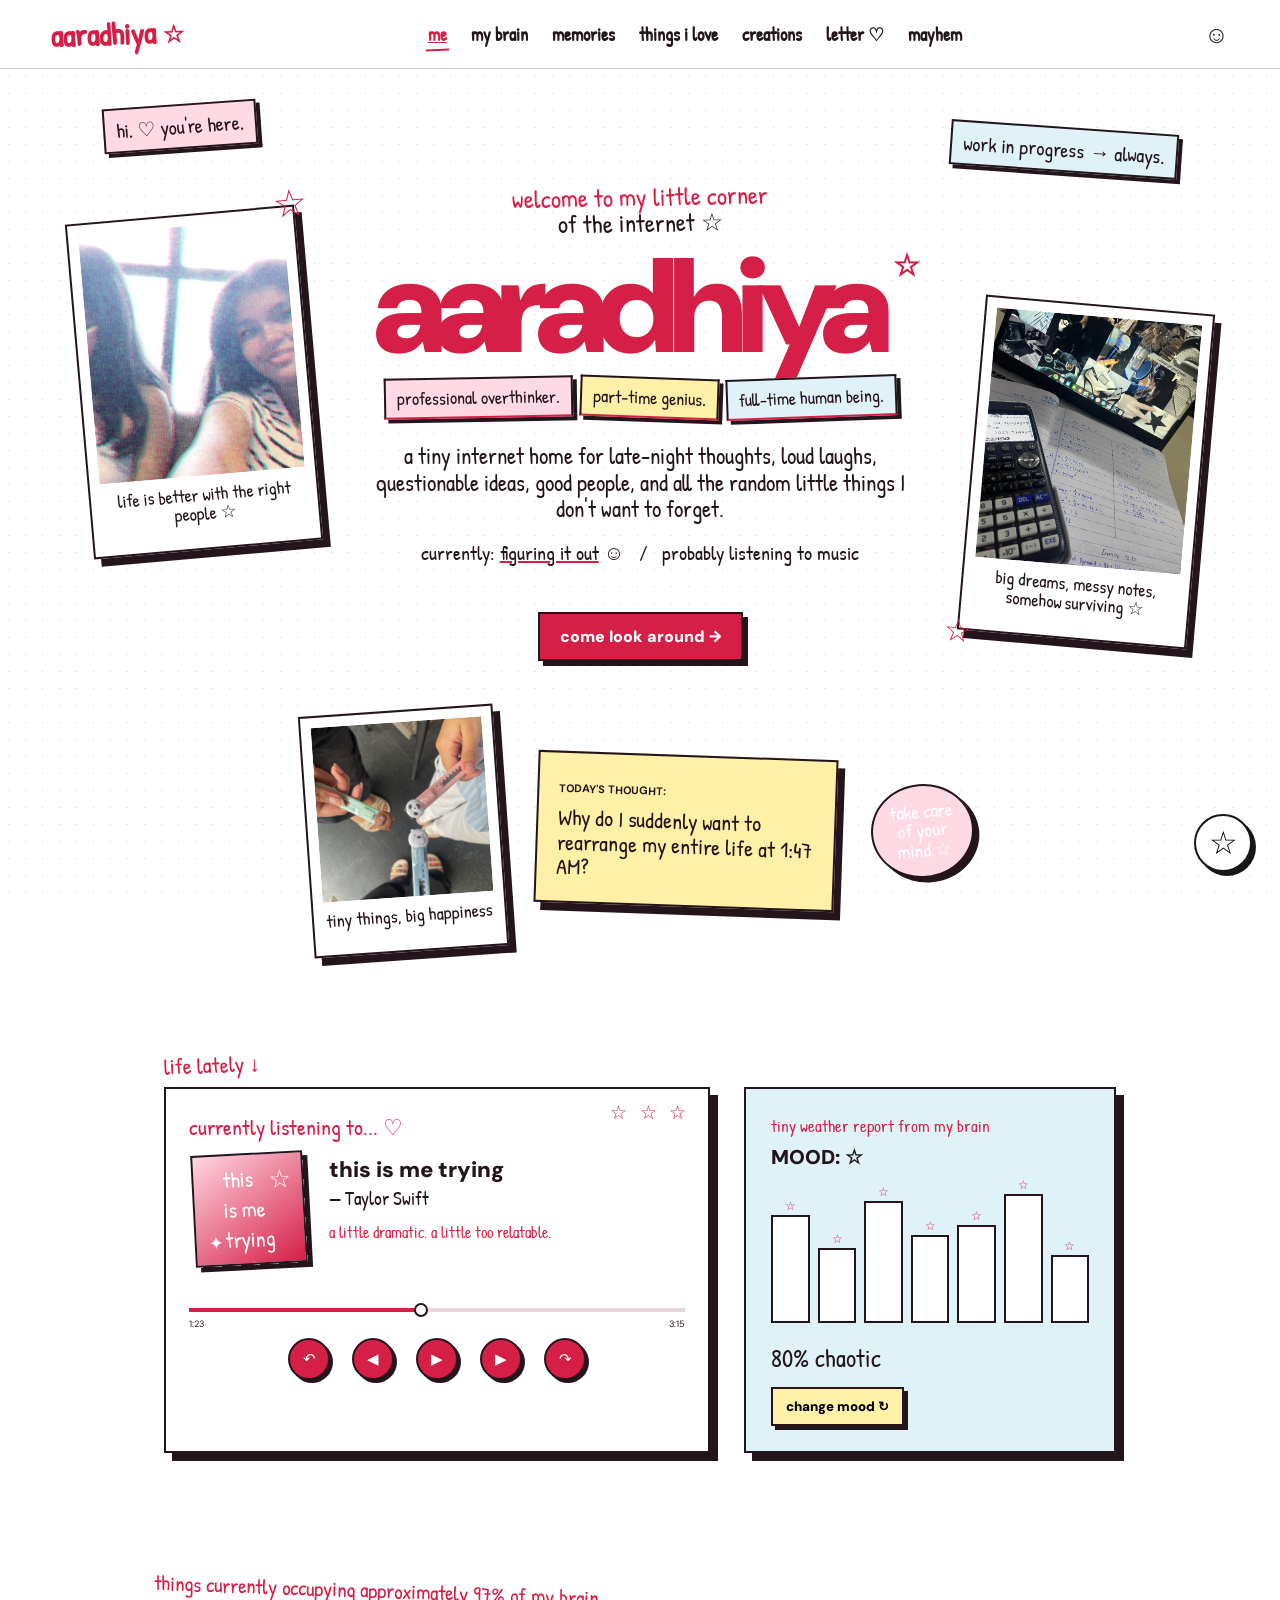
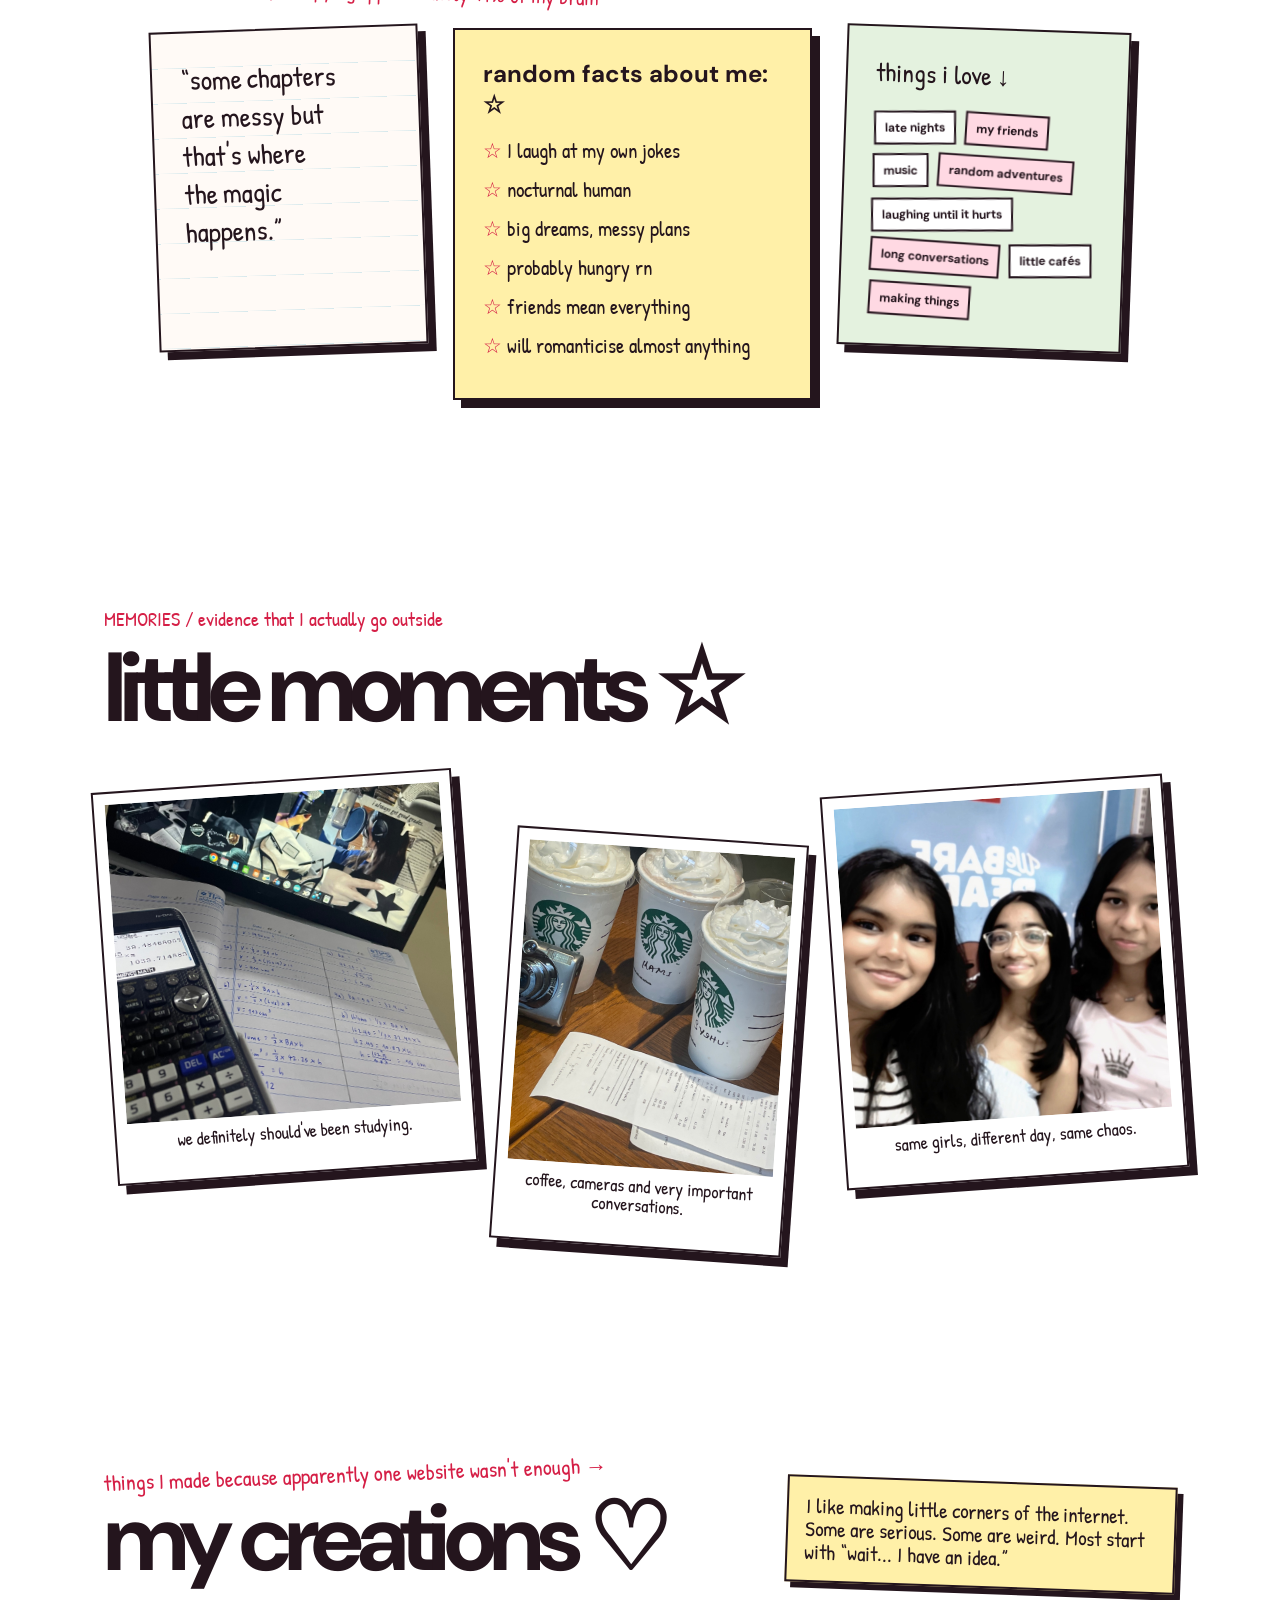
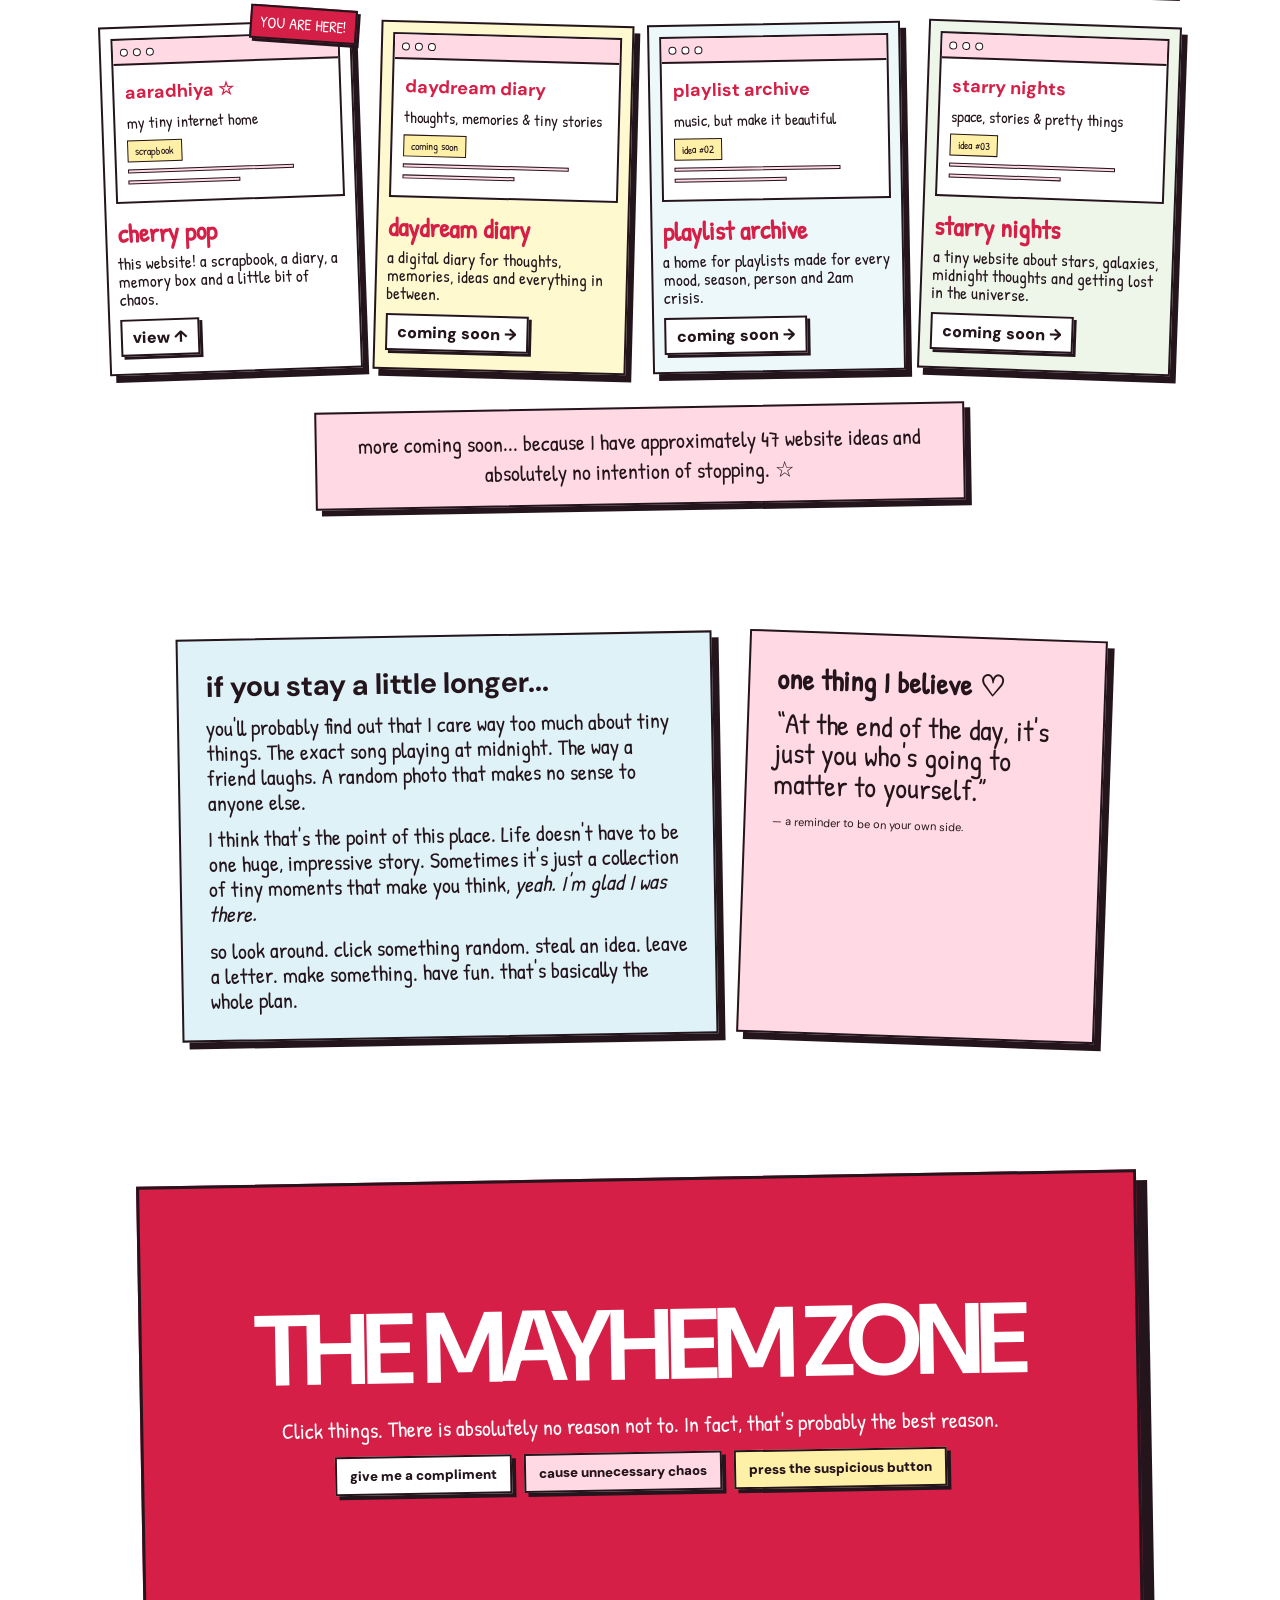
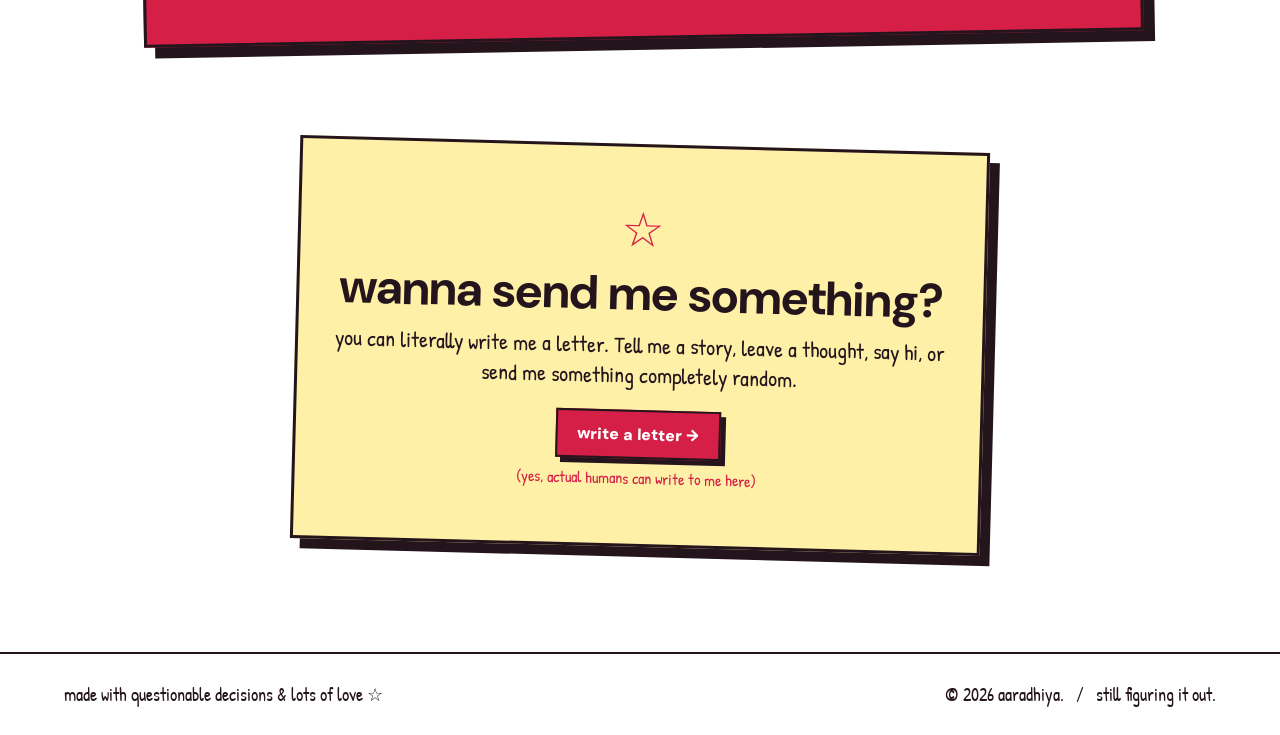
==== commit 5cfc8ed8: "Add files via upload" ====
--- a/index.html
+++ b/index.html
@@ -178,269 +178,70 @@
       });
     })();
   </script>
+<!-- ⭐ STAR CATCHER -->
 <div id="star-catcher">
-<button id="star-game-button" aria-label="Play Star Catcher">⭐</button>
-<div id="star-game-modal">
-<div class="star-game-close">X</button>
-<div id="star-game-start">
-<div class="star-game-small">a tiny game ♡</div>
-<h2>catch the stars!</h2>
-<p>you have 15 seconds.<br>click as many stars as you can.</p>
-<button id'"star-start-button">let's play →</button>
+
+  <!-- Floating button -->
+  <button id="star-game-button" aria-label="Play Star Catcher">
+    ☆
+  </button>
+
+  <!-- Game window -->
+  <div id="star-game-modal">
+
+    <div class="star-game-card">
+
+      <button id="star-game-close">×</button>
+
+      <div id="star-game-start">
+        <div class="star-game-small">a tiny game ♡</div>
+
+        <h2>catch the stars!</h2>
+
+        <p>
+          you have 15 seconds.<br>
+          click as many stars as you can.
+        </p>
+
+        <button id="star-start-button">
+          let's play →
+        </button>
+      </div>
+
+      <div id="star-game-playing">
+
+        <div class="star-game-info">
+          <span>stars: <b id="star-score">0</b></span>
+          <span>time: <b id="star-time">15</b></span>
+        </div>
+
+        <div id="star-game-area"></div>
+
+      </div>
+
+      <div id="star-game-end">
+
+        <div class="star-game-small">time's up! ☆</div>
+
+        <h2>
+          you caught<br>
+          <span id="final-star-score">0</span> stars
+        </h2>
+
+        <p id="star-game-message">
+          not bad. ♡
+        </p>
+
+        <button id="star-replay-button">
+          play again →
+        </button>
+
+      </div>
+
+    </div>
+
+  </div>
+
 </div>
-<div id=""star-game-playing">
-<div class="star-game-info">
-<span>stars: <b id="star-score>0</b></span>
-<span>time: <b id="star-time>15</b></span>
-</div>
-<div id="star-game-area"></div>
-</div>
-<div id="star-game-end">
-<div class="star-game-small">time's up! ⭐</div>
-<h2>you caught<br><span id="final-star-score">0</span></h2>
-<p id="star-game-message">not bad. ♡</p>
-<button id="star-replay-button">play again. →</button>
-</div>
-</div>
-</div>
-</div>
-<script>
-/* ========================================
-   ⭐ STAR CATCHER GAME
-   ======================================== */
-
-const starGameButton = document.getElementById("star-game-button");
-const starGameModal = document.getElementById("star-game-modal");
-const starGameClose = document.getElementById("star-game-close");
-
-const startScreen = document.getElementById("star-game-start");
-const playingScreen = document.getElementById("star-game-playing");
-const endScreen = document.getElementById("star-game-end");
-
-const startButton = document.getElementById("star-start-button");
-const replayButton = document.getElementById("star-replay-button");
-
-const gameArea = document.getElementById("star-game-area");
-
-const scoreDisplay = document.getElementById("star-score");
-const timeDisplay = document.getElementById("star-time");
-
-const finalScore = document.getElementById("final-star-score");
-const gameMessage = document.getElementById("star-game-message");
-
-
-let score = 0;
-let timeLeft = 15;
-let timer;
-let starTimeout;
-
-
-/* OPEN GAME */
-
-starGameButton.addEventListener("click", () => {
-
-  starGameModal.classList.add("show");
-
-  showStartScreen();
-
-});
-
-
-/* CLOSE GAME */
-
-starGameClose.addEventListener("click", () => {
-
-  starGameModal.classList.remove("show");
-
-  stopGame();
-
-});
-
-
-/* CLICK OUTSIDE GAME */
-
-starGameModal.addEventListener("click", (event) => {
-
-  if (event.target === starGameModal) {
-
-    starGameModal.classList.remove("show");
-
-    stopGame();
-
-  }
-
-});
-
-
-/* START */
-
-startButton.addEventListener("click", startGame);
-
-replayButton.addEventListener("click", startGame);
-
-
-function startGame() {
-
-  score = 0;
-  timeLeft = 15;
-
-  scoreDisplay.textContent = score;
-  timeDisplay.textContent = timeLeft;
-
-  startScreen.style.display = "none";
-  endScreen.style.display = "none";
-  playingScreen.style.display = "block";
-
-  gameArea.innerHTML = "";
-
-  clearInterval(timer);
-  clearTimeout(starTimeout);
-
-  spawnStar();
-
-  timer = setInterval(() => {
-
-    timeLeft--;
-
-    timeDisplay.textContent = timeLeft;
-
-    if (timeLeft <= 0) {
-
-      endGame();
-
-    }
-
-  }, 1000);
-
-}
-
-
-/* CREATE STAR */
-
-function spawnStar() {
-
-  if (timeLeft <= 0) return;
-
-
-  const star = document.createElement("button");
-
-  star.className = "catch-star";
-
-  star.innerHTML = "☆";
-
-  star.setAttribute("aria-label", "Catch the star");
-
-
-  const areaWidth = gameArea.clientWidth;
-  const areaHeight = gameArea.clientHeight;
-
-
-  const x = Math.random() * (areaWidth - 45);
-  const y = Math.random() * (areaHeight - 45);
-
-
-  star.style.left = `${Math.max(5, x)}px`;
-  star.style.top = `${Math.max(5, y)}px`;
-
-
-  star.addEventListener("click", () => {
-
-    score++;
-
-    scoreDisplay.textContent = score;
-
-    star.remove();
-
-    spawnStar();
-
-  });
-
-
-  gameArea.appendChild(star);
-
-
-  /* If you don't click it quickly,
-     move it somewhere else. */
-
-  starTimeout = setTimeout(() => {
-
-    if (star.parentNode) {
-
-      star.remove();
-
-      spawnStar();
-
-    }
-
-  }, 900);
-
-}
-
-
-/* END GAME */
-
-function endGame() {
-
-  clearInterval(timer);
-  clearTimeout(starTimeout);
-
-  gameArea.innerHTML = "";
-
-  playingScreen.style.display = "none";
-  endScreen.style.display = "block";
-
-  finalScore.textContent = score;
-
-
-  if (score <= 5) {
-
-    gameMessage.textContent =
-      "okay... we might need to work on that. ♡";
-
-  } else if (score <= 10) {
-
-    gameMessage.textContent =
-      "not bad. not bad at all. ☆";
-
-  } else if (score <= 15) {
-
-    gameMessage.textContent =
-      "okayyy look at you go. ✦";
-
-  } else {
-
-    gameMessage.textContent =
-      "EXCUSE ME??? professional star catcher. ⭐";
-
-  }
-
-}
-
-
-/* STOP GAME */
-
-function stopGame() {
-
-  clearInterval(timer);
-  clearTimeout(starTimeout);
-
-  gameArea.innerHTML = "";
-
-}
-
-
-/* SHOW START SCREEN */
-
-function showStartScreen() {
-
-  startScreen.style.display = "block";
-
-  playingScreen.style.display = "none";
-
-  endScreen.style.display = "none";
-
-}
-
-</script>
 </body>
 </html>
--- a/style.css
+++ b/style.css
@@ -2,27 +2,299 @@
 @media(max-width:1000px){.nav nav{gap:12px}.hero{grid-template-columns:190px minmax(320px,1fr) 190px;column-gap:25px}.hero-photo{width:190px}.hero-photo .photo{height:220px}.hero h1{font-size:clamp(72px,10vw,120px)}.hero-bottom{gap:25px}.small-polaroid{width:180px}.thought{width:250px}.dashboard,.notes-grid{grid-template-columns:1fr 1fr}.mini-polaroid{grid-column:1/3;width:260px;margin:auto}.memory-grid{grid-template-columns:1fr 1fr}}
 @media(max-width:700px){body{cursor:auto}.cursor-dot{display:none}.nav{padding:14px 5vw}.nav nav{display:none}.hero{display:flex;flex-direction:column;min-height:auto;padding:70px 6vw 60px;align-items:center;gap:28px}.hero-copy{order:1;padding-top:20px;width:100%}.hero-photo{width:min(270px,82vw);margin:0!important}.photo-left{order:2}.photo-right{order:3}.hero-bottom{order:4;display:flex;flex-direction:column;gap:25px}.hero h1{font-size:82px}.hero-sticker{top:auto}.sticker-a{left:7%;top:30px}.sticker-b{right:7%;top:60px}.dashboard,.notes-grid{grid-template-columns:1fr;padding-left:7vw;padding-right:7vw}.mini-polaroid{grid-column:auto;width:100%;max-width:270px}.memory-grid{grid-template-columns:1fr}.memory-grid .polaroid{width:100%}.mayhem{margin-left:12px;margin-right:12px}.explore-box h2{font-size:38px}footer{flex-direction:column;text-align:center}}
 @media(max-width:420px){.hero h1{font-size:68px}.highlight-stack span{font-size:17px}.hero-photo .photo{height:250px}.thought{width:90%}.hero-button{width:100%}}
+/* ========================================
+   ⭐ STAR CATCHER
+   ======================================== */
+
 #star-game-button {
-position: fixed;
-right: 28px;
-bottom: 28px;
-width: 58px;
-height: 58px;
-border-radius: 50px;
-border: 20px solid #171717;
-background: #fff8cc;
-font-size: 32px;
-line-height: 1;
-cursor: pointer;
-z-index: 9999;
-box-shadow: 4px 4 px 0 #171717;
-transition: 0.15s ease;
-}
-#star-game-button: hover {
-transform: rotate(12deg) scale(1.08);
-box-shadow: 6px 6px 0 #171717;
-}
+  position: fixed;
+  right: 28px;
+  bottom: 28px;
+
+  width: 58px;
+  height: 58px;
+
+  border-radius: 50%;
+  border: 2px solid #171717;
+
+  background: #ffffff;
+
+  font-size: 32px;
+  line-height: 1;
+
+  cursor: pointer;
+
+  z-index: 9999;
+
+  box-shadow: 4px 4px 0 #171717;
+
+  transition:
+    transform 0.15s ease,
+    box-shadow 0.15s ease;
+}
+
+#star-game-button:hover {
+  transform: rotate(12deg) scale(1.08);
+  box-shadow: 6px 6px 0 #171717;
+}
+
 #star-game-button:active {
-transform: translate(3px, 3px);
-box-shadow: 2px 2px 0 #171717;
+  transform: translate(3px, 3px);
+  box-shadow: 2px 2px 0 #171717;
+}
+
+
+/* ---------- GAME MODAL ---------- */
+
+#star-game-modal {
+  position: fixed;
+
+  inset: 0;
+
+  display: none;
+
+  align-items: center;
+  justify-content: center;
+
+  background: rgba(255, 255, 255, 0.72);
+
+  backdrop-filter: blur(5px);
+
+  z-index: 10000;
+}
+
+#star-game-modal.show {
+  display: flex;
+}
+
+
+/* ---------- GAME CARD ---------- */
+
+.star-game-card {
+  position: relative;
+
+  width: min(90vw, 520px);
+  min-height: 430px;
+
+  padding: 40px;
+
+  background: #fffdf9;
+
+  border: 2px solid #171717;
+
+  box-shadow: 9px 9px 0 #171717;
+
+  text-align: center;
+
+  transform: rotate(-1deg);
+}
+
+
+/* ---------- CLOSE ---------- */
+
+#star-game-close {
+  position: absolute;
+
+  top: 12px;
+  right: 16px;
+
+  border: none;
+  background: transparent;
+
+  font-size: 28px;
+
+  cursor: pointer;
+
+  font-family: inherit;
+}
+
+#star-game-close:hover {
+  transform: rotate(10deg);
+}
+
+
+/* ---------- TEXT ---------- */
+
+.star-game-small {
+  font-size: 14px;
+  margin-bottom: 8px;
+}
+
+.star-game-card h2 {
+  margin: 5px 0 15px;
+
+  font-size: 42px;
+
+  line-height: 0.95;
+
+  color: #df2047;
+}
+
+.star-game-card p {
+  font-size: 16px;
+  line-height: 1.5;
+}
+
+
+/* ---------- BUTTONS ---------- */
+
+#star-start-button,
+#star-replay-button {
+
+  margin-top: 20px;
+
+  padding: 13px 25px;
+
+  border: 2px solid #171717;
+
+  background: #df2047;
+
+  color: white;
+
+  font-family: inherit;
+  font-size: 16px;
+
+  cursor: pointer;
+
+  box-shadow: 4px 4px 0 #171717;
+
+  transition: 0.15s ease;
+}
+
+#star-start-button:hover,
+#star-replay-button:hover {
+  transform: translate(-2px, -2px);
+  box-shadow: 6px 6px 0 #171717;
+}
+
+
+/* ---------- GAME SCREEN ---------- */
+
+#star-game-playing {
+  display: none;
+}
+
+.star-game-info {
+
+  display: flex;
+
+  justify-content: space-between;
+
+  margin-bottom: 12px;
+
+  font-size: 15px;
+}
+
+
+/* ---------- GAME AREA ---------- */
+
+#star-game-area {
+
+  position: relative;
+
+  width: 100%;
+  height: 300px;
+
+  overflow: hidden;
+
+  border: 2px solid #171717;
+
+  background-color: #fff;
+
+  background-image: radial-gradient(
+    #f2b7c3 0.7px,
+    transparent 0.7px
+  );
+
+  background-size: 12px 12px;
+}
+
+
+/* ---------- THE STAR ---------- */
+
+.catch-star {
+
+  position: absolute;
+
+  border: none;
+  background: transparent;
+
+  padding: 0;
+
+  font-size: 30px;
+
+  color: #df2047;
+
+  cursor: pointer;
+
+  line-height: 1;
+
+  animation: star-pop 0.15s ease-out;
+
+  z-index: 5;
+}
+
+.catch-star:hover {
+  transform: scale(1.25) rotate(10deg);
+}
+
+@keyframes star-pop {
+
+  from {
+    transform: scale(0);
+  }
+
+  to {
+    transform: scale(1);
+  }
+
+}
+
+
+/* ---------- END SCREEN ---------- */
+
+#star-game-end {
+  display: none;
+}
+
+#final-star-score {
+  font-size: 70px;
+  color: #df2047;
+}
+
+#star-game-message {
+  margin-top: 10px;
+}
+
+
+/* ---------- MOBILE ---------- */
+
+@media (max-width: 600px) {
+
+  #star-game-button {
+    right: 18px;
+    bottom: 18px;
+
+    width: 50px;
+    height: 50px;
+
+    font-size: 28px;
+  }
+
+  .star-game-card {
+    width: 82vw;
+
+    padding: 30px 20px;
+
+    min-height: 400px;
+  }
+
+  .star-game-card h2 {
+    font-size: 34px;
+  }
+
+  #star-game-area {
+    height: 280px;
+  }
+
 }
